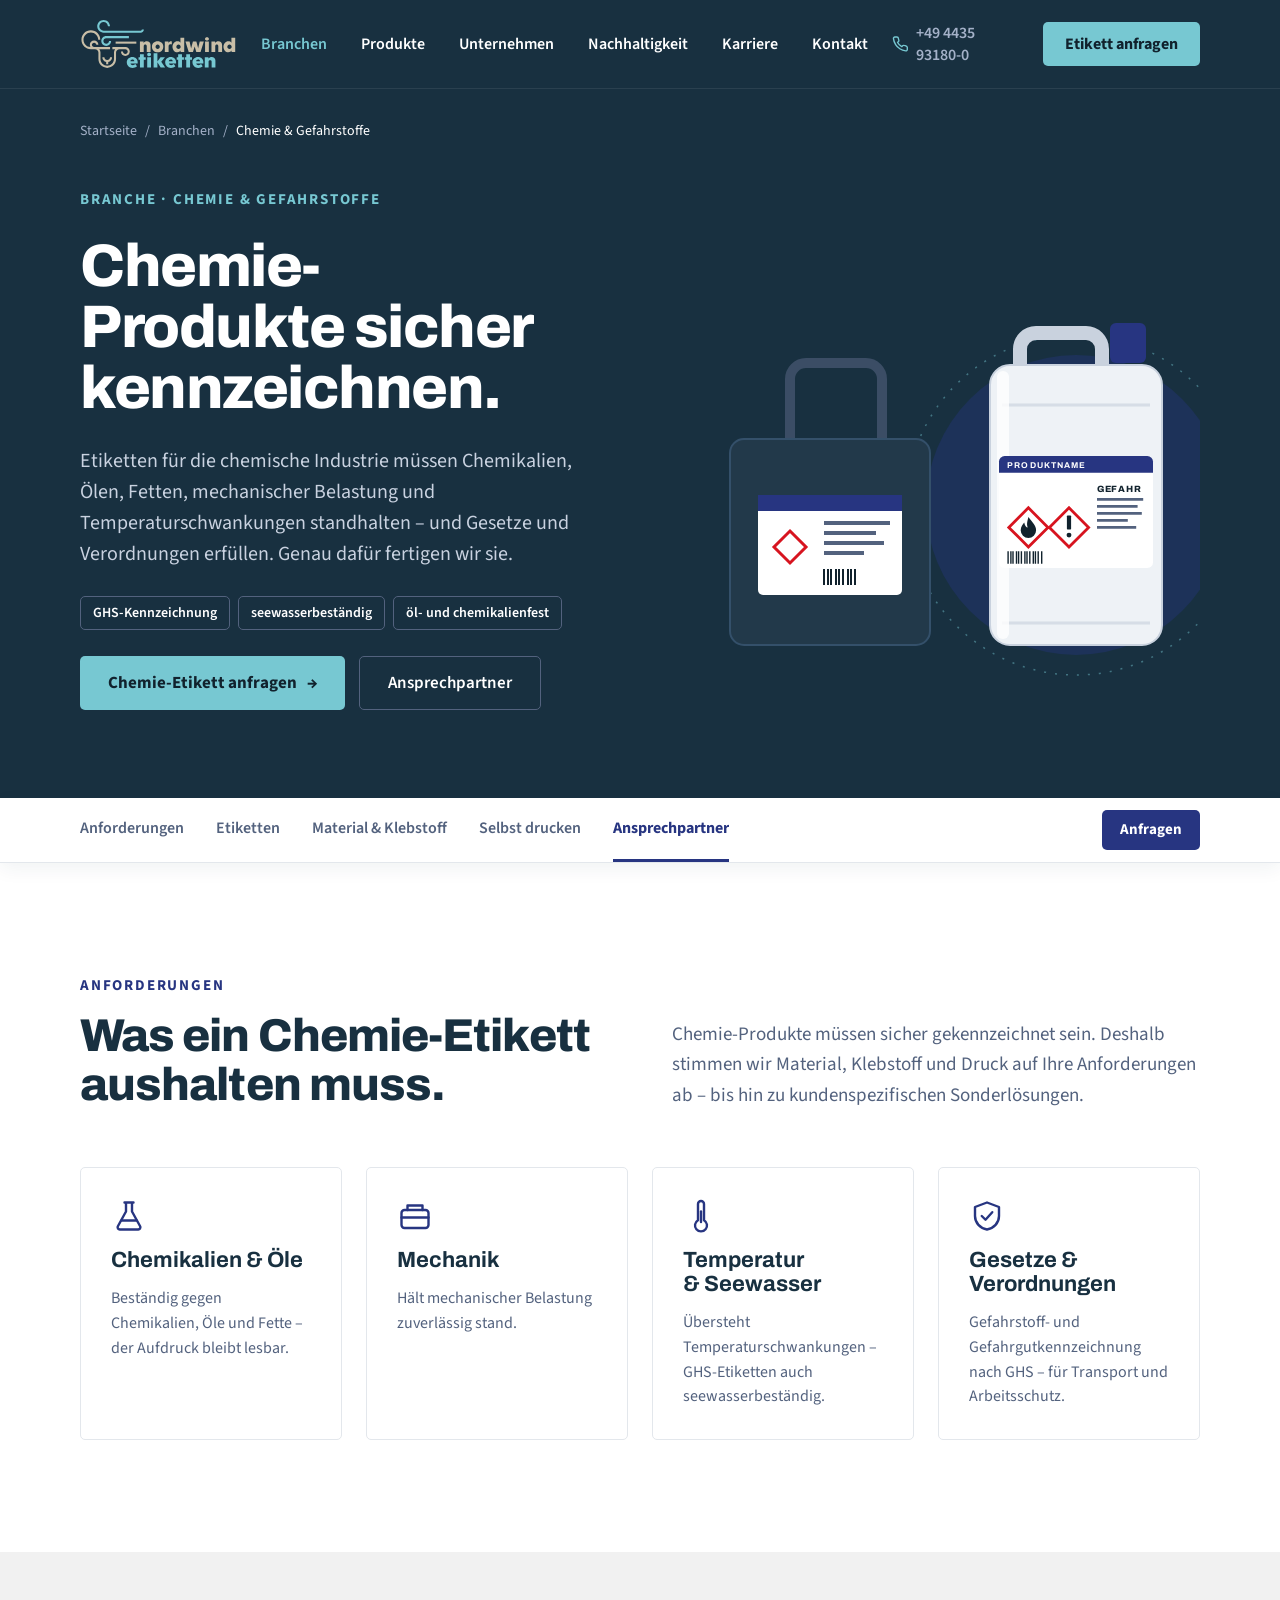
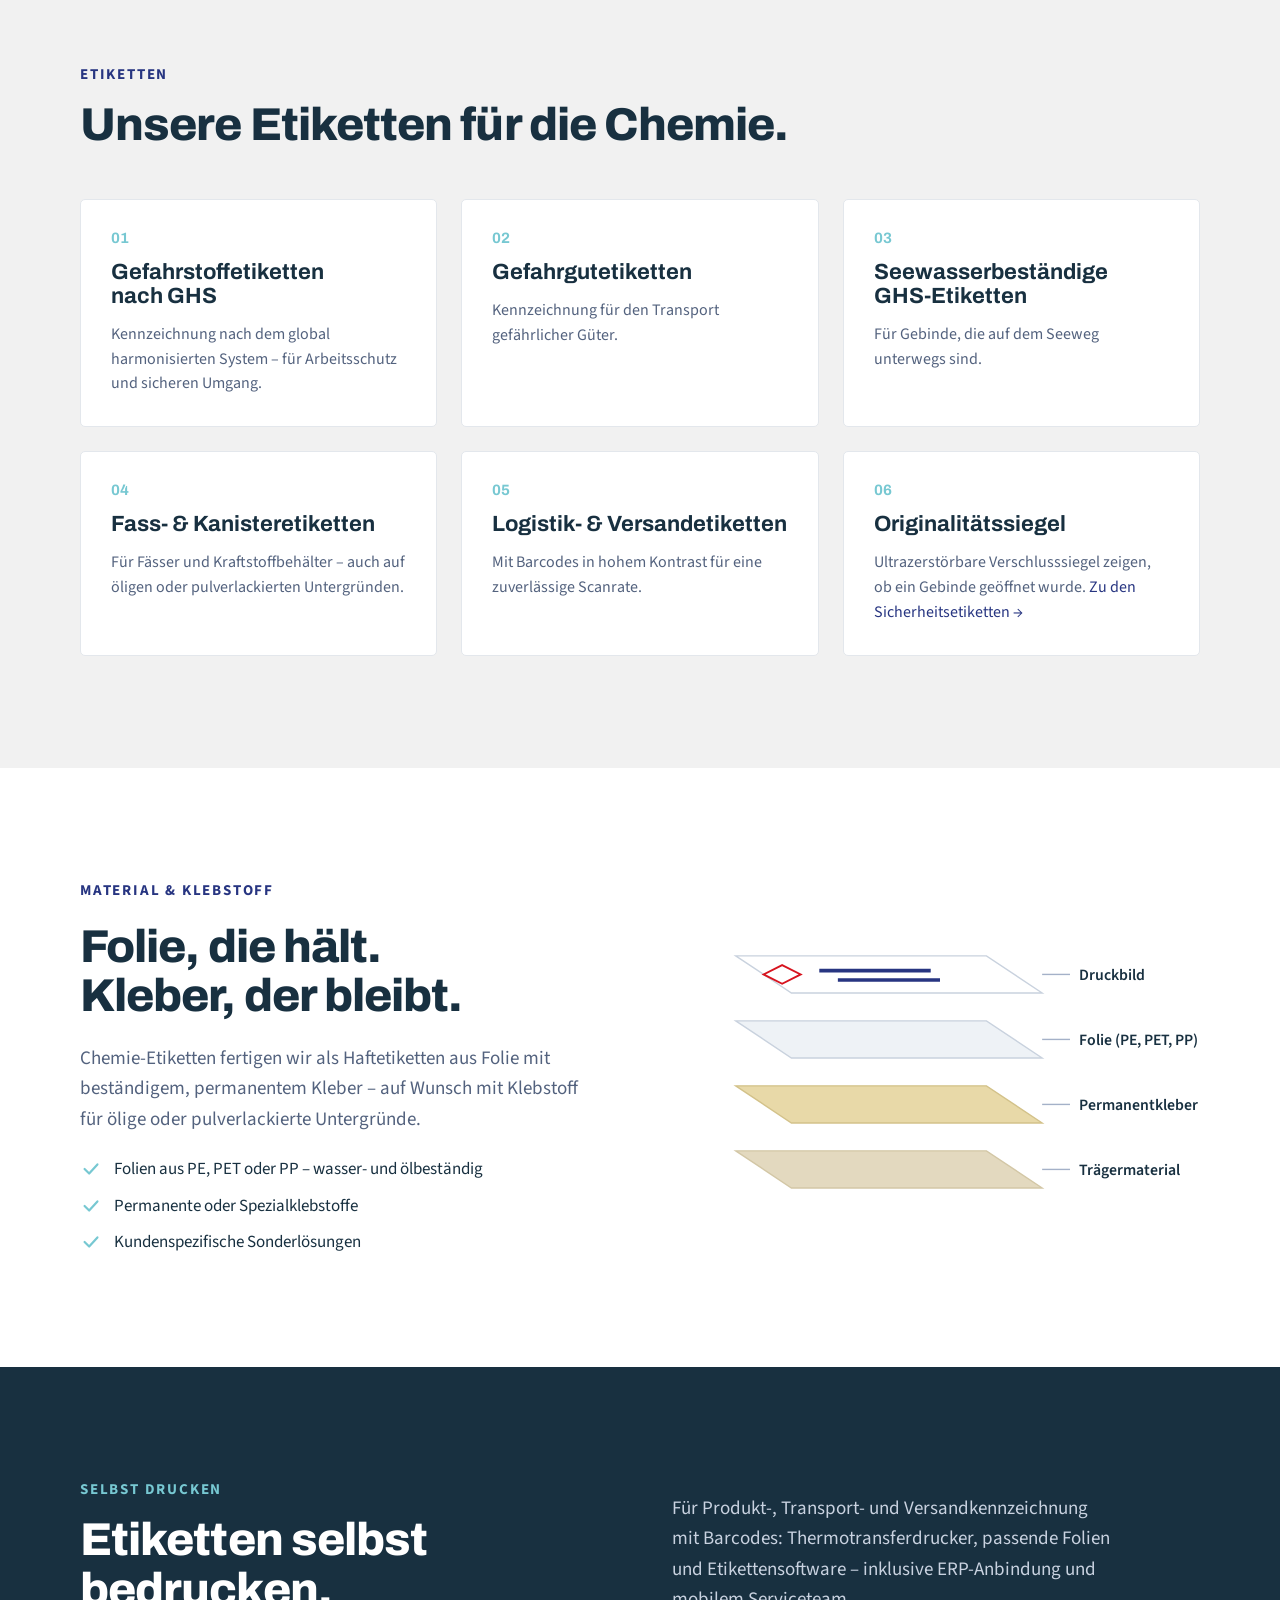
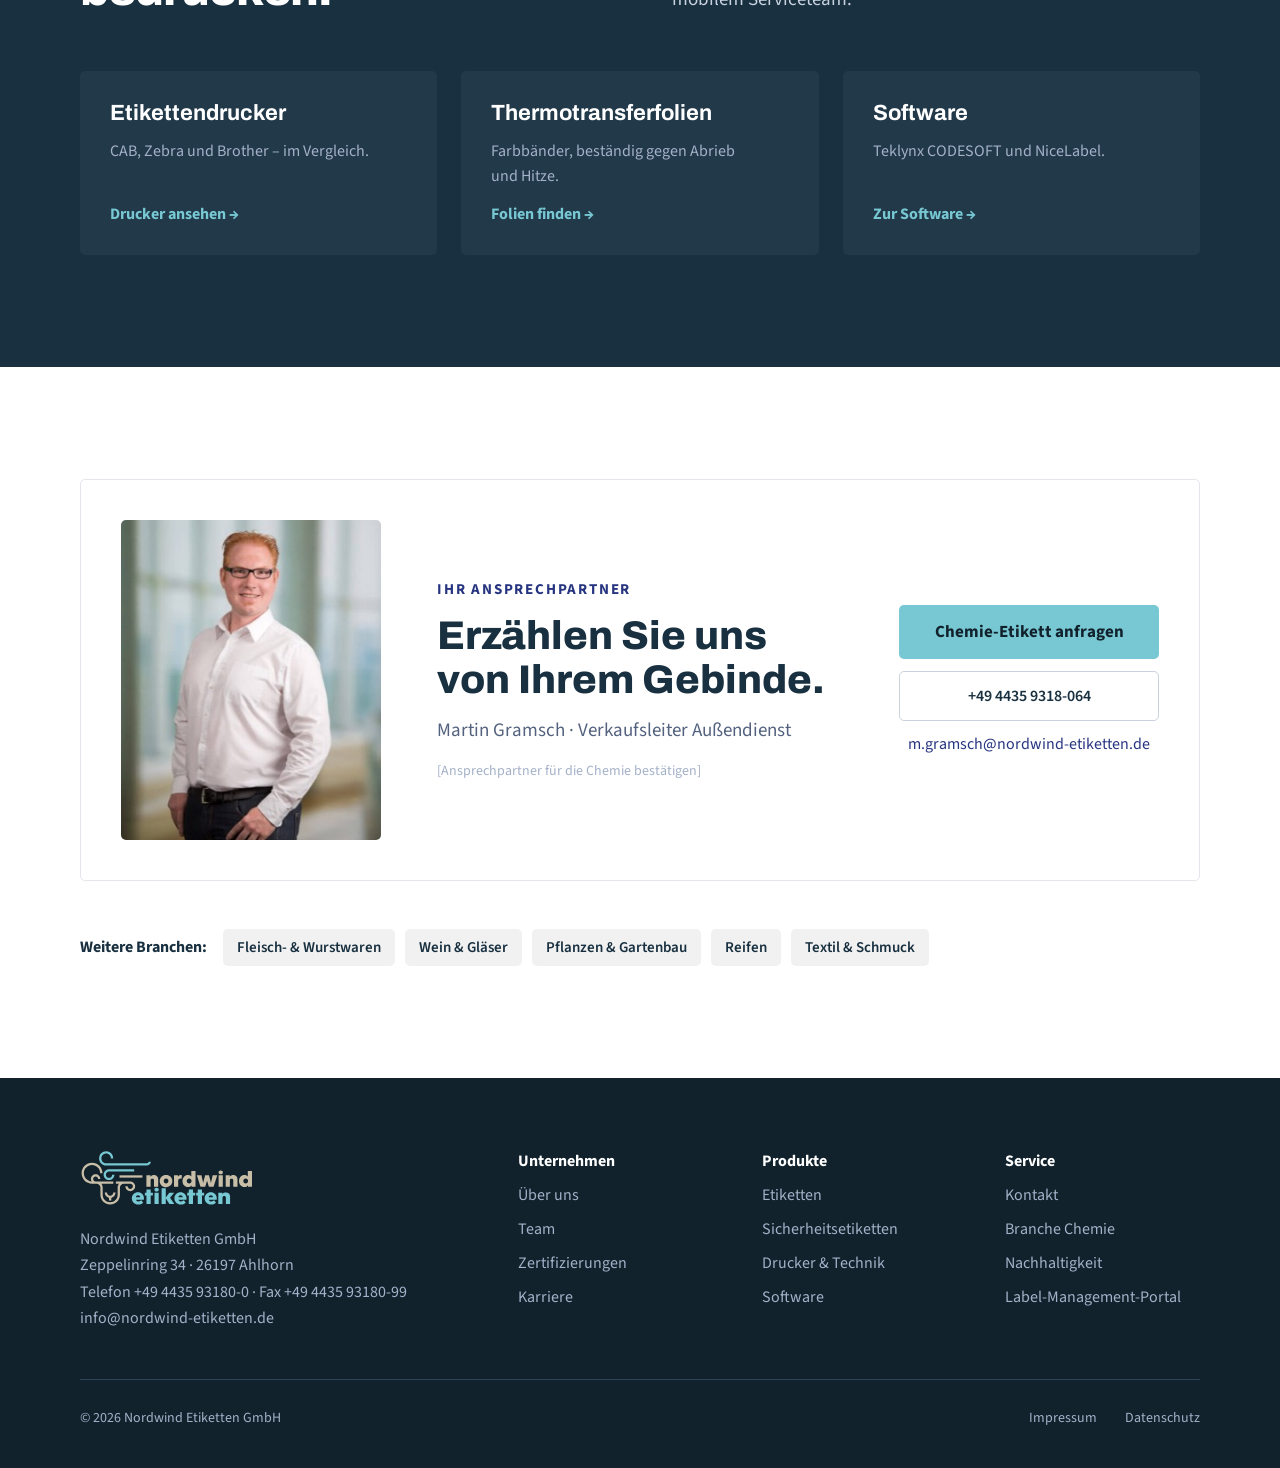
==== branche-chemie.html @ 71555e15 "Unterseiten, Scroll-Effekte und korrigiertes Logo Co-Authored-By: Claude Opus 5 (1M context) <norepl" ====
<!doctype html>
<html lang="de">
<head>
  <meta charset="utf-8">
  <meta name="viewport" content="width=device-width, initial-scale=1">
  <meta name="robots" content="noindex, nofollow">
  <title>Chemie &amp; Gefahrstoffe – Nordwind Etiketten</title>
  <meta name="description" content="Etiketten für die chemische Industrie: beständig gegen Chemikalien, Öle, Fette, Mechanik und Temperaturschwankungen – GHS- und Gefahrgutkennzeichnung von Nordwind Etiketten.">
  <link rel="icon" href="img/logo-nordwind.svg">
  <link rel="preconnect" href="https://fonts.googleapis.com">
  <link rel="preconnect" href="https://fonts.gstatic.com" crossorigin>
  <link rel="stylesheet" href="https://fonts.googleapis.com/css2?family=Archivo:wght@500;600;700;800&family=Source+Sans+3:wght@400;600;700&display=swap">
  <link rel="stylesheet" href="styles.css">
  <link rel="stylesheet" href="pages.css">
  <script>document.documentElement.classList.add('js');</script>
</head>
<body>

<header class="site-header">
  <div class="wrap">
    <a class="logo" href="index.html" aria-label="Nordwind Etiketten – Startseite"><img src="img/logo-nordwind.svg" alt="Nordwind Etiketten"></a>
    <nav class="nav" aria-label="Hauptnavigation">
      <a href="index.html#branchen" aria-current="page">Branchen</a>
      <a href="index.html#produkte">Produkte</a>
      <a href="ueber-uns.html">Unternehmen</a>
      <a href="nachhaltigkeit.html">Nachhaltigkeit</a>
      <a href="index.html#karriere">Karriere</a>
      <a href="team-kontakt.html">Kontakt</a>
    </nav>
    <div class="header-actions">
      <a class="phone" href="tel:+4944359318000" aria-label="Anrufen: +49 4435 93180-0">
        <svg width="18" height="18" viewBox="0 0 24 24" fill="none" stroke="#77C8D2" stroke-width="2" stroke-linecap="round" stroke-linejoin="round" aria-hidden="true"><path d="M22 16.9v3a2 2 0 0 1-2.2 2 19.8 19.8 0 0 1-8.6-3.1 19.5 19.5 0 0 1-6-6A19.8 19.8 0 0 1 2.1 4.2 2 2 0 0 1 4.1 2h3a2 2 0 0 1 2 1.7c.1.9.4 1.8.7 2.7a2 2 0 0 1-.5 2.1L8 9.8a16 16 0 0 0 6 6l1.3-1.3a2 2 0 0 1 2.1-.4c.9.3 1.8.6 2.7.7a2 2 0 0 1 1.7 2z"/></svg>
        <span class="phone-text">+49 4435 93180-0</span>
      </a>
      <a class="btn btn--teal header-cta" href="team-kontakt.html">Etikett anfragen</a>
      <button class="burger" type="button" aria-label="Menü öffnen" aria-expanded="false" aria-controls="mobile-nav">
        <svg width="24" height="24" viewBox="0 0 24 24" fill="none" stroke="#ffffff" stroke-width="2" stroke-linecap="round" aria-hidden="true"><path d="M4 7h16M4 12h16M4 17h10"/></svg>
      </button>
    </div>
  </div>
  <nav id="mobile-nav" class="mobile-nav" aria-label="Mobile Navigation" hidden>
    <div class="wrap">
      <a href="index.html#branchen" aria-current="page">Branchen</a>
      <a href="index.html#produkte">Produkte</a>
      <a href="ueber-uns.html">Unternehmen</a>
      <a href="nachhaltigkeit.html">Nachhaltigkeit</a>
      <a href="index.html#karriere">Karriere</a>
      <a href="team-kontakt.html">Kontakt</a>
      <a class="btn btn--teal" href="team-kontakt.html">Etikett anfragen</a>
    </div>
  </nav>
</header>

<main>
  <section class="page-hero">
    <div class="wrap">
      <nav class="breadcrumb" aria-label="Brotkrumen"><a href="index.html">Startseite</a><span aria-hidden="true">/</span><a href="index.html#branchen">Branchen</a><span aria-hidden="true">/</span><span aria-current="page">Chemie &amp; Gefahrstoffe</span></nav>
      <div class="page-hero-grid">
        <div class="page-hero-copy">
          <div class="eyebrow eyebrow--light">Branche · Chemie &amp; Gefahrstoffe</div>
          <h1>Chemie-Produkte sicher kennzeichnen.</h1>
          <p class="hero-lead">Etiketten für die chemische Industrie müssen Chemikalien, Ölen, Fetten, mechanischer Belastung und Temperaturschwankungen standhalten – und Gesetze und Verordnungen erfüllen. Genau dafür fertigen wir sie.</p>
          <div class="tag-list"><span class="tag">GHS-Kennzeichnung</span><span class="tag">seewasserbeständig</span><span class="tag">öl- und chemikalienfest</span></div>
          <div class="hero-actions">
            <a class="btn btn--teal" href="team-kontakt.html">Chemie-Etikett anfragen <span aria-hidden="true">→</span></a>
            <a class="btn btn--ghost" href="#ansprechpartner">Ansprechpartner</a>
          </div>
        </div>
        <div class="hero-visual reveal" aria-hidden="true">
          <svg viewBox="0 0 560 460">
            <circle cx="436" cy="286" r="150" fill="#273581" opacity=".38"/>
            <circle cx="436" cy="286" r="170" fill="none" stroke="#77C8D2" stroke-opacity=".45" stroke-width="1.5" stroke-dasharray="2 9"/>
            <path d="M380 160 V130 a16 16 0 0 1 16 -16 h50 a16 16 0 0 1 16 16 V160" fill="none" stroke="#c9d2de" stroke-width="14" stroke-linecap="round"/>
            <rect x="470" y="104" width="36" height="40" rx="6" fill="#273581"/>
            <rect x="350" y="146" width="172" height="280" rx="20" fill="#eef2f6" stroke="#c9d2de" stroke-width="2"/>
            <path d="M362 186 H510 M362 404 H510" stroke="#d6dde6" stroke-width="3"/>
            <rect x="357" y="152" width="12" height="268" rx="6" fill="#ffffff" opacity=".8"/>
            <path d="M150 300 V160 a16 16 0 0 1 16 -16 h60 a16 16 0 0 1 16 16 V300" fill="none" stroke="#53627e" stroke-width="10" stroke-linecap="round" opacity=".6"/>
            <rect x="90" y="220" width="200" height="206" rx="14" fill="#22394a" stroke="#34506a" stroke-width="2"/>
            <rect x="118" y="276" width="144" height="100" rx="5" fill="#ffffff"/>
            <rect x="118" y="276" width="144" height="16" fill="#273581"/>
            <path d="M150 312 L166 328 L150 344 L134 328 Z" fill="#ffffff" stroke="#d7141f" stroke-width="3"/>
            <path d="M184 304 h66 M184 314 h52 M184 324 h60 M184 334 h40" stroke="#53627e" stroke-width="4"/>
            <path d="M184 350 v16 M188 350 v16 M191 350 v16 M196 350 v16 M199 350 v16 M203 350 v16 M208 350 v16 M211 350 v16 M215 350 v16" stroke="#11222d" stroke-width="2"/>
            <g transform="translate(436 293) scale(.7) translate(-170 -240)">
              <path fill="#ffffff" d="M68 160 H272 A8 8 0 0 1 280 168 V312 A8 8 0 0 1 272 320 H68 A8 8 0 0 1 60 312 V168 A8 8 0 0 1 68 160 Z"/>
              <path d="M68 160 H272 A8 8 0 0 1 280 168 V184 H60 V168 A8 8 0 0 1 68 160 Z" fill="#273581"/>
              <text x="72" y="177" fill="#ffffff" font-family="Archivo, Arial, sans-serif" font-size="12" font-weight="700" letter-spacing="1.5">PRODUKTNAME</text>
              <path d="M102 234 L130 262 L102 290 L74 262 Z M160 234 L188 262 L160 290 L132 262 Z" fill="#ffffff" stroke="#d7141f" stroke-width="4"/>
              <path d="M102 247 c6 8 11 12 11 19 a11 11 0 0 1 -22 0 c0 -5 3 -8 5 -11 c1 5 3 7 5 7 c-2 -6 0 -10 1 -15 Z" fill="#11222d"/>
              <rect x="157" y="245" width="6" height="20" rx="1" fill="#11222d"/>
              <circle cx="160" cy="273" r="3.5" fill="#11222d"/>
              <text x="200" y="212" fill="#11222d" font-family="Archivo, Arial, sans-serif" font-size="13" font-weight="800" letter-spacing="1">GEFAHR</text>
              <path d="M200 222 h66 M200 232 h58 M200 242 h64 M200 252 h44 M200 262 h56" stroke="#53627e" stroke-width="4"/>
              <path d="M73 296 v18 M77 296 v18 M80 296 v18 M85 296 v18 M88 296 v18 M92 296 v18 M97 296 v18 M100 296 v18 M104 296 v18 M109 296 v18 M112 296 v18 M116 296 v18 M121 296 v18" stroke="#11222d" stroke-width="2"/>
            </g>
          </svg>
        </div>
      </div>
    </div>
  </section>

  <nav class="subnav" aria-label="Auf dieser Seite">
    <div class="wrap">
      <div class="subnav-links">
        <a href="#anforderungen">Anforderungen</a>
        <a href="#etiketten">Etiketten</a>
        <a href="#material">Material &amp; Klebstoff</a>
        <a href="#selbst-drucken">Selbst drucken</a>
        <a href="#ansprechpartner">Ansprechpartner</a>
      </div>
      <a class="btn btn--royal" href="team-kontakt.html">Anfragen</a>
    </div>
  </nav>

  <section class="section" id="anforderungen">
    <div class="wrap">
      <div class="section-head reveal">
        <div class="stack">
          <div class="eyebrow">Anforderungen</div>
          <h2 class="h2">Was ein Chemie-Etikett aushalten muss.</h2>
        </div>
        <p class="lead">Chemie-Produkte müssen sicher gekennzeichnet sein. Deshalb stimmen wir Material, Klebstoff und Druck auf Ihre Anforderungen ab – bis hin zu kundenspezifischen Sonderlösungen.</p>
      </div>
      <div class="grid-4 stagger">
        <div class="tile">
          <svg width="36" height="36" viewBox="0 0 24 24" fill="none" stroke="#273581" stroke-width="1.6" stroke-linecap="round" stroke-linejoin="round" aria-hidden="true"><path d="M9 3h6M10 3v6L4.5 19a1.5 1.5 0 0 0 1.3 2h12.4a1.5 1.5 0 0 0 1.3-2L14 9V3"/><path d="M7 15h10"/></svg>
          <h3>Chemikalien &amp; Öle</h3>
          <p>Beständig gegen Chemikalien, Öle und Fette – der Aufdruck bleibt lesbar.</p>
        </div>
        <div class="tile">
          <svg width="36" height="36" viewBox="0 0 24 24" fill="none" stroke="#273581" stroke-width="1.6" stroke-linecap="round" stroke-linejoin="round" aria-hidden="true"><rect x="3" y="8" width="18" height="12" rx="2"/><path d="M7 8V5h10v3M3 13h18"/></svg>
          <h3>Mechanik</h3>
          <p>Hält mechanischer Belastung zuverlässig stand.</p>
        </div>
        <div class="tile">
          <svg width="36" height="36" viewBox="0 0 24 24" fill="none" stroke="#273581" stroke-width="1.6" stroke-linecap="round" stroke-linejoin="round" aria-hidden="true"><path d="M14 14.8V4a2 2 0 0 0-4 0v10.8a4 4 0 1 0 4 0z"/><path d="M12 9v7"/></svg>
          <h3>Temperatur &amp; Seewasser</h3>
          <p>Übersteht Temperaturschwankungen – GHS-Etiketten auch seewasserbeständig.</p>
        </div>
        <div class="tile">
          <svg width="36" height="36" viewBox="0 0 24 24" fill="none" stroke="#273581" stroke-width="1.6" stroke-linecap="round" stroke-linejoin="round" aria-hidden="true"><path d="M12 3l8 3v6c0 4.5-3.4 8.3-8 9-4.6-.7-8-4.5-8-9V6z"/><path d="M8.5 12l2.5 2.5 4.5-5"/></svg>
          <h3>Gesetze &amp; Verordnungen</h3>
          <p>Gefahrstoff- und Gefahrgutkennzeichnung nach GHS – für Transport und Arbeitsschutz.</p>
        </div>
      </div>
    </div>
  </section>

  <section class="section section--paper" id="etiketten">
    <div class="wrap">
      <div class="section-title reveal">
        <div class="eyebrow">Etiketten</div>
        <h2 class="h2">Unsere Etiketten für die Chemie.</h2>
      </div>
      <div class="grid-3 stagger">
        <div class="tile"><span class="num">01</span><h3>Gefahrstoffetiketten nach GHS</h3><p>Kennzeichnung nach dem global harmonisierten System – für Arbeitsschutz und sicheren Umgang.</p></div>
        <div class="tile"><span class="num">02</span><h3>Gefahrgutetiketten</h3><p>Kennzeichnung für den Transport gefährlicher Güter.</p></div>
        <div class="tile"><span class="num">03</span><h3>Seewasserbeständige GHS-Etiketten</h3><p>Für Gebinde, die auf dem Seeweg unterwegs sind.</p></div>
        <div class="tile"><span class="num">04</span><h3>Fass- &amp; Kanisteretiketten</h3><p>Für Fässer und Kraftstoffbehälter – auch auf öligen oder pulverlackierten Untergründen.</p></div>
        <div class="tile"><span class="num">05</span><h3>Logistik- &amp; Versandetiketten</h3><p>Mit Barcodes in hohem Kontrast für eine zuverlässige Scanrate.</p></div>
        <div class="tile"><span class="num">06</span><h3>Originalitätssiegel</h3><p>Ultrazerstörbare Verschlusssiegel zeigen, ob ein Gebinde geöffnet wurde. <a href="sicherheitsetiketten.html">Zu den Sicherheitsetiketten →</a></p></div>
      </div>
    </div>
  </section>

  <section class="section" id="material">
    <div class="wrap split">
      <div class="split-copy reveal">
        <div class="eyebrow">Material &amp; Klebstoff</div>
        <h2 class="h2">Folie, die hält. Kleber, der bleibt.</h2>
        <p class="lead">Chemie-Etiketten fertigen wir als Haftetiketten aus Folie mit beständigem, permanentem Kleber – auf Wunsch mit Klebstoff für ölige oder pulverlackierte Untergründe.</p>
        <ul class="check-list">
          <li><svg width="22" height="22" viewBox="0 0 24 24" fill="none" stroke="#77C8D2" stroke-width="2.4" stroke-linecap="round" stroke-linejoin="round" aria-hidden="true"><path d="M5 12l5 5 9-10"/></svg>Folien aus PE, PET oder PP – wasser- und ölbeständig</li>
          <li><svg width="22" height="22" viewBox="0 0 24 24" fill="none" stroke="#77C8D2" stroke-width="2.4" stroke-linecap="round" stroke-linejoin="round" aria-hidden="true"><path d="M5 12l5 5 9-10"/></svg>Permanente oder Spezialklebstoffe</li>
          <li><svg width="22" height="22" viewBox="0 0 24 24" fill="none" stroke="#77C8D2" stroke-width="2.4" stroke-linecap="round" stroke-linejoin="round" aria-hidden="true"><path d="M5 12l5 5 9-10"/></svg>Kundenspezifische Sonderlösungen</li>
        </ul>
      </div>
      <svg class="layers" viewBox="0 110 560 300" role="img" aria-label="Aufbau eines Chemie-Etiketts: Druckbild, Folie, Permanentkleber, Trägermaterial">
        <g font-family="Source Sans 3, Arial, sans-serif" font-size="17" font-weight="600" fill="#183040">
          <g class="layer" style="--collapse: 42px">
            <path d="M60 140 H330 L390 180 H120 Z" fill="#ffffff" stroke="#c9d2de" stroke-width="1.5"/>
            <path d="M110 150 L130 160 L110 170 L90 160 Z" fill="none" stroke="#d7141f" stroke-width="2"/>
            <path d="M150 156 h120 M170 166 h110" stroke="#273581" stroke-width="4"/>
            <path d="M390 160 H420" stroke="#a4b1c8" stroke-width="1.5"/><text x="430" y="166">Druckbild</text>
          </g>
          <g class="layer" style="--collapse: 14px">
            <path d="M60 210 H330 L390 250 H120 Z" fill="#eef2f6" stroke="#c9d2de" stroke-width="1.5"/>
            <path d="M390 230 H420" stroke="#a4b1c8" stroke-width="1.5"/><text x="430" y="236">Folie (PE, PET, PP)</text>
          </g>
          <g class="layer" style="--collapse: -14px">
            <path d="M60 280 H330 L390 320 H120 Z" fill="#e8d9a8" stroke="#d3c28a" stroke-width="1.5"/>
            <path d="M390 300 H420" stroke="#a4b1c8" stroke-width="1.5"/><text x="430" y="306">Permanentkleber</text>
          </g>
          <g class="layer" style="--collapse: -42px">
            <path d="M60 350 H330 L390 390 H120 Z" fill="#e3d9bf" stroke="#d3c7a6" stroke-width="1.5"/>
            <path d="M390 370 H420" stroke="#a4b1c8" stroke-width="1.5"/><text x="430" y="376">Trägermaterial</text>
          </g>
        </g>
      </svg>
    </div>
  </section>

  <section class="section section--dark" id="selbst-drucken">
    <div class="wrap">
      <div class="section-head reveal">
        <div class="stack">
          <div class="eyebrow eyebrow--light">Selbst drucken</div>
          <h2 class="h2">Etiketten selbst bedrucken.</h2>
        </div>
        <p class="lead">Für Produkt-, Transport- und Versandkennzeichnung mit Barcodes: Thermotransferdrucker, passende Folien und Etikettensoftware – inklusive ERP-Anbindung und mobilem Serviceteam.</p>
      </div>
      <div class="grid-3 stagger">
        <a class="tile tile--dark" href="index.html#produkte"><h3>Etikettendrucker</h3><p>CAB, Zebra und Brother – im Vergleich.</p><span class="tile-link">Drucker ansehen →</span></a>
        <a class="tile tile--dark" href="index.html#produkte"><h3>Thermotransferfolien</h3><p>Farbbänder, beständig gegen Abrieb und Hitze.</p><span class="tile-link">Folien finden →</span></a>
        <a class="tile tile--dark" href="index.html#produkte"><h3>Software</h3><p>Teklynx CODESOFT und NiceLabel.</p><span class="tile-link">Zur Software →</span></a>
      </div>
    </div>
  </section>

  <section class="section" id="ansprechpartner">
    <div class="wrap">
      <div class="contact-card reveal">
        <img src="img/team-martin-gramsch.jpg" alt="Martin Gramsch" loading="lazy">
        <div class="contact-card-copy">
          <div class="eyebrow">Ihr Ansprechpartner</div>
          <h2>Erzählen Sie uns von Ihrem Gebinde.</h2>
          <p class="lead">Martin Gramsch · Verkaufsleiter Außendienst</p>
          <span class="note">[Ansprechpartner für die Chemie bestätigen]</span>
        </div>
        <div class="contact-card-actions">
          <a class="btn btn--teal" href="team-kontakt.html">Chemie-Etikett anfragen</a>
          <a class="btn btn--line" href="tel:+49443593180064">+49 4435 9318-064</a>
          <a href="mailto:m.gramsch@nordwind-etiketten.de">m.gramsch@nordwind-etiketten.de</a>
        </div>
      </div>
      <div class="chip-links">
        <strong>Weitere Branchen:</strong>
        <a href="index.html#branchen">Fleisch- &amp; Wurstwaren</a>
        <a href="index.html#branchen">Wein &amp; Gläser</a>
        <a href="index.html#branchen">Pflanzen &amp; Gartenbau</a>
        <a href="index.html#branchen">Reifen</a>
        <a href="index.html#branchen">Textil &amp; Schmuck</a>
      </div>
    </div>
  </section>
</main>

<footer class="site-footer">
  <div class="wrap">
    <div class="footer-grid">
      <div class="footer-brand">
        <img src="img/logo-nordwind.svg" alt="Nordwind Etiketten">
        <p>Nordwind Etiketten GmbH<br>Zeppelinring 34 · 26197 Ahlhorn<br>Telefon +49 4435 93180-0 · Fax +49 4435 93180-99<br>info@nordwind-etiketten.de</p>
      </div>
      <div class="footer-col"><strong>Unternehmen</strong><a href="ueber-uns.html">Über uns</a><a href="team-kontakt.html#team">Team</a><a href="ueber-uns.html#zertifikate">Zertifizierungen</a><a href="index.html#karriere">Karriere</a></div>
      <div class="footer-col"><strong>Produkte</strong><a href="index.html#produkte">Etiketten</a><a href="sicherheitsetiketten.html">Sicherheitsetiketten</a><a href="index.html#produkte">Drucker &amp; Technik</a><a href="index.html#produkte">Software</a></div>
      <div class="footer-col"><strong>Service</strong><a href="team-kontakt.html">Kontakt</a><a href="branche-chemie.html">Branche Chemie</a><a href="nachhaltigkeit.html">Nachhaltigkeit</a><a href="https://label-management.de" rel="noopener">Label-Management-Portal</a></div>
    </div>
    <div class="footer-bottom">
      <span>© <span data-year>2026</span> Nordwind Etiketten GmbH</span>
      <nav aria-label="Rechtliches"><a href="#">Impressum</a><a href="#">Datenschutz</a></nav>
    </div>
  </div>
</footer>

<script src="main.js"></script>
</body>
</html>
---- styles.css ----
/* Nordwind Etiketten – Startseite */

:root {
  --petrol: #183040;
  --deep: #11222d;
  --royal: #273581;
  --slate: #53627e;
  --mist: #a4b1c8;
  --paper: #f1f1f1;
  --sand: #C8BEA7;
  --teal: #77C8D2;
  --sand-bg: #f6f4ef;
  --line: #e3e7ec;
  --font-body: 'Source Sans 3', 'Source Sans Pro', Arial, sans-serif;
  --font-display: Archivo, 'Arial Narrow', Arial, sans-serif;
}

*, *::before, *::after { box-sizing: border-box; }
html { scroll-behavior: smooth; scroll-padding-top: 88px; }
body { margin: 0; font-family: var(--font-body); color: var(--petrol); background: #fff; -webkit-font-smoothing: antialiased; }
img { max-width: 100%; display: block; }
a { color: var(--royal); text-decoration: none; }
a:hover { color: var(--petrol); }
h1, h2, h3 { margin: 0; font-family: var(--font-display); text-wrap: balance; }
p { margin: 0; text-wrap: pretty; }
figure { margin: 0; }
[hidden] { display: none !important; }

.wrap { width: 100%; max-width: 1440px; margin-inline: auto; padding-inline: 80px; }
.section { padding-block: 112px; }
.stack { display: flex; flex-direction: column; gap: 16px; }
.eyebrow { font-size: 15px; font-weight: 700; letter-spacing: .12em; text-transform: uppercase; color: var(--royal); }
.eyebrow--light { color: var(--teal); }
.h2 { font-size: 46px; line-height: 1.08; font-weight: 800; letter-spacing: -.02em; }
.lead { font-size: 19px; line-height: 1.6; color: var(--slate); }
.section-head { display: grid; grid-template-columns: repeat(2, minmax(0, 1fr)); gap: 64px; align-items: end; margin-bottom: 56px; }
.text-link { font-size: 17px; font-weight: 700; color: var(--royal); }
.dot { width: 8px; height: 8px; border-radius: 4px; background: var(--teal); flex-shrink: 0; display: block; }

.btn { display: inline-flex; align-items: center; justify-content: center; gap: 10px; height: 54px; padding: 0 28px; border-radius: 5px; font-size: 17px; font-weight: 700; transition: transform .2s, background .2s, border-color .2s; white-space: nowrap; }
.btn:hover { transform: translateY(-2px); }
.btn--teal { background: var(--teal); color: var(--deep); }
.btn--teal:hover { color: var(--deep); }
.btn--ghost { border: 1px solid var(--slate); color: #fff; font-weight: 600; }
.btn--ghost:hover { color: #fff; border-color: var(--teal); }
.btn--royal { height: 50px; padding: 0 24px; font-size: 16px; background: var(--royal); color: #fff; }
.btn--royal:hover { color: #fff; }
.btn--white { height: 50px; padding: 0 24px; font-size: 16px; background: #fff; color: var(--royal); }
.btn--white:hover { color: var(--royal); }

/* Header */
.site-header { position: sticky; top: 0; z-index: 50; background: var(--petrol); border-bottom: 1px solid rgba(255, 255, 255, .08); }
.site-header > .wrap { height: 88px; display: flex; align-items: center; justify-content: space-between; gap: 24px; }
.logo img { height: 52px; width: auto; }
.nav { display: flex; gap: 34px; }
.nav a { color: #fff; font-size: 16px; font-weight: 600; }
.nav a:hover { color: var(--teal); }
.header-actions { display: flex; align-items: center; gap: 20px; }
.phone { display: flex; align-items: center; gap: 8px; min-height: 44px; color: var(--mist); font-size: 16px; font-weight: 600; }
.phone:hover { color: #fff; }
.header-cta { height: 44px; padding: 0 22px; font-size: 16px; }
.burger { display: none; width: 44px; height: 44px; border: 0; background: transparent; align-items: center; justify-content: center; cursor: pointer; }
.mobile-nav { border-top: 1px solid rgba(255, 255, 255, .08); }
.mobile-nav .wrap { display: flex; flex-direction: column; padding-block: 8px 20px; }
.mobile-nav a:not(.btn) { display: flex; align-items: center; min-height: 52px; color: #fff; font-size: 18px; font-weight: 600; border-bottom: 1px solid rgba(255, 255, 255, .06); }
.mobile-nav .btn { margin-top: 16px; }

/* Hero */
.hero { position: relative; overflow: hidden; background: var(--petrol); padding-block: 80px 96px; }
.wind { position: absolute; inset: 0; width: 100%; height: 100%; pointer-events: none; }
.nw-wind { animation: nw-wind 22s linear infinite; }
.hero-grid { position: relative; display: grid; grid-template-columns: minmax(0, 1fr) 620px; gap: 64px; align-items: center; }
.hero-copy { display: flex; flex-direction: column; gap: 28px; }
.hero-eyebrow { display: flex; align-items: center; gap: 12px; }
.hero-eyebrow::before { content: ""; width: 32px; height: 2px; background: var(--teal); }
.hero h1 { font-size: 62px; line-height: 1.02; font-weight: 800; letter-spacing: -.025em; color: #fff; }
.hero h1 span { color: var(--teal); }
.hero-lead { font-size: 20px; line-height: 1.55; color: #c9d2e0; max-width: 540px; }
.hero-actions { display: flex; flex-wrap: wrap; gap: 14px; }
.photo-card { position: relative; height: 270px; margin-top: 12px; border-radius: 5px; overflow: hidden; box-shadow: 0 24px 48px rgba(0, 0, 0, .28); }
.photo-card img { width: 100%; height: 100%; object-fit: cover; object-position: 60% 20%; }
.photo-tag { position: absolute; left: 16px; bottom: 16px; display: flex; align-items: center; gap: 10px; padding: 10px 14px; border-radius: 5px; background: rgba(17, 34, 45, .86); color: #fff; font-size: 15px; font-weight: 600; }

/* Branchen-Tabs (beide Animationen) */
.st-tabs { display: flex; flex-wrap: wrap; gap: 8px; }
.st-tab { position: relative; overflow: hidden; height: 44px; padding: 0 16px; border-radius: 5px; border: 1px solid var(--slate); background: transparent; color: #c9d2e0; font: 600 15px/1 var(--font-body); cursor: pointer; transition: background .2s, color .2s, border-color .2s; }
.st-tab:hover { border-color: var(--teal); }
.st-tab.is-active { background: var(--teal); border-color: var(--teal); color: var(--deep); }
.st-tabbar { position: absolute; left: 0; right: 0; bottom: 0; height: 3px; background: var(--royal); transform-origin: 0 50%; display: none; }
.st-tab.is-active .st-tabbar { display: block; animation: nw-bar var(--tab-dur, 8s) linear both; }

/* Etikett-Animation (Hero) */
.label-stage { --tab-dur: 7.6s; container-type: inline-size; width: 100%; display: flex; flex-direction: column; gap: 20px; color: #fff; }
.ls-view { position: relative; width: 100%; aspect-ratio: 560 / 460; }
.ls-view svg { position: absolute; inset: 0; width: 100%; height: 100%; overflow: visible; }
.ls-top { pointer-events: none; }
.ls-steps { display: grid; grid-template-columns: repeat(4, minmax(0, 1fr)); gap: 10px; }
.ls-step { display: flex; flex-direction: column; gap: 8px; }
.ls-bar { height: 3px; background: #2c4557; border-radius: 2px; overflow: hidden; }
.ls-bar span { display: block; height: 100%; background: var(--teal); transform-origin: 0 50%; }
.ls-label { font-size: 13px; font-weight: 600; letter-spacing: .02em; }
.ls-caption { font-size: 15px; line-height: 1.4; color: var(--mist); min-height: 21px; }

.a-spin, .a-done, .a-prod, .a-waste { transform-box: fill-box; }
.a-spin { transform-origin: 50% 50%; animation: nw-spin 60s linear infinite; }
.a-liner { animation: nw-in-left .7s cubic-bezier(.2,.7,.2,1) 0s both, nw-liner-out .7s ease-in 4.6s forwards; }
.a-face { animation: nw-fade-up .5s cubic-bezier(.2,.7,.2,1) .35s both; }
.a-waste { transform-origin: 0 0; animation: nw-fade-up .5s cubic-bezier(.2,.7,.2,1) .35s both, nw-peel .7s cubic-bezier(.5,0,.7,.4) 3.7s forwards; }
.a-headwrap { animation: nw-show 1.85s linear .95s both; }
.a-head { animation: nw-head .6s linear 1s 3 both; }
.a-p1 { animation: nw-wipe .6s linear 1s both; }
.a-p2 { animation: nw-wipe .6s linear 1.6s both; }
.a-p3 { animation: nw-wipe .6s linear 2.2s both; }
.a-cut { stroke-dasharray: 1 1; animation: nw-cut 1.5s ease-in-out 2.85s both; }
.a-prod { transform-origin: 50% 100%; animation: nw-prod .8s cubic-bezier(.2,.7,.2,1) 3.9s both; }
.a-fly { transform-box: view-box; transform-origin: 170px 240px; }
.fly-chem { animation: nw-fly-chem 1.2s cubic-bezier(.65,0,.25,1) 4.4s both; }
.fly-food { animation: nw-fly-food 1.2s cubic-bezier(.65,0,.25,1) 4.4s both; }
.fly-wine { animation: nw-fly-wine 1.2s cubic-bezier(.65,0,.25,1) 4.4s both; }
.fly-garden { animation: nw-fly-garden 1.2s cubic-bezier(.65,0,.25,1) 4.4s both; }
.fly-tire { animation: nw-fly-tire 1.2s cubic-bezier(.65,0,.25,1) 4.4s both; }
.a-shimmer { animation: nw-shimmer 2.4s ease-in-out 5.8s infinite both; }
.a-done { transform-origin: 50% 50%; animation: nw-pop .45s cubic-bezier(.3,1.6,.5,1) 5.6s both; }
.a-s1 { animation: nw-bar 1s linear 0s both; }
.a-s2 { animation: nw-bar 1.8s linear 1s both; }
.a-s3 { animation: nw-bar 1.6s linear 2.8s both; }
.a-s4 { animation: nw-bar 1.2s linear 4.4s both; }
.a-l1 { animation: nw-lit .25s linear 0s both; }
.a-l2 { animation: nw-lit .25s linear 1s both; }
.a-l3 { animation: nw-lit .25s linear 2.8s both; }
.a-l4 { animation: nw-lit .25s linear 4.4s both; }

@container (max-width: 460px) {
  .st-tab { font-size: 14px; padding: 0 12px; }
  .ls-label { font-size: 11px; white-space: nowrap; }
  .ls-caption { font-size: 14px; min-height: 40px; }
}

/* Druckmaschinen-Abschnitt */
.press-section { background: var(--deep); padding-block: 96px 104px; }
.press-section .h2 { color: #fff; }
.press-section .lead { color: var(--mist); }
.press-section .section-head { margin-bottom: 40px; }
.press-stage { --tab-dur: 9.6s; container-type: inline-size; width: 100%; display: flex; flex-direction: column; gap: 24px; color: #fff; }
.pr-view { position: relative; width: 100%; overflow: hidden; border-radius: 5px; background: #152a37; }
.pr-track { width: 100%; }
.pr-track svg { display: block; width: 100%; height: auto; aspect-ratio: 1200 / 440; }
.pr-chips { display: grid; grid-template-columns: repeat(6, minmax(0, 1fr)); gap: 8px; list-style: none; margin: 0; padding: 0; }
.pr-chips li { display: flex; align-items: center; min-height: 44px; padding: 0 12px; border: 1px solid #2c4557; border-radius: 5px; font-size: 14px; font-weight: 700; color: #8193ab; }
.pr-desc { display: grid; font-size: 18px; line-height: 1.45; color: #c9d2e0; }
.pr-desc p { grid-area: 1 / 1; }
.pr-caption { display: flex; align-items: center; gap: 10px; font-size: 15px; color: var(--mist); }
.pr-caption strong { color: #fff; font-weight: 700; }

.pr-scroll { animation: pr-scroll 1.1s linear infinite; }
.pr-cw, .pr-ccw, .pr-slow, .pr-slow-cw { transform-box: fill-box; transform-origin: 50% 50%; }
.pr-cw { animation: nw-spin 2.94s linear infinite; }
.pr-ccw { animation: nw-spin 2.94s linear infinite reverse; }
.pr-slow { animation: nw-spin 7s linear infinite reverse; }
.pr-slow-cw { animation: nw-spin 7s linear infinite; }
.pr-pulse { animation: pr-pulse 1.4s ease-in-out infinite; }
.pr-h1, .pr-h2, .pr-h3, .pr-h4, .pr-h5, .pr-h6 { animation: pr-hi 9.6s linear infinite both; }
.pr-c1, .pr-c2, .pr-c3, .pr-c4, .pr-c5, .pr-c6 { animation: pr-chip 9.6s linear infinite both; }
.pr-h1, .pr-c1 { animation-delay: 0s; }
.pr-h2, .pr-c2 { animation-delay: 1.6s; }
.pr-h3, .pr-c3 { animation-delay: 3.2s; }
.pr-h4, .pr-c4 { animation-delay: 4.8s; }
.pr-h5, .pr-c5 { animation-delay: 6.4s; }
.pr-h6, .pr-c6 { animation-delay: 8s; }

@container (max-width: 760px) {
  .pr-track { width: 250%; animation: pr-pan 9.6s ease-in-out infinite both; }
  .pr-chips { grid-template-columns: repeat(3, minmax(0, 1fr)); }
  .pr-chips li { font-size: 13px; padding: 0 8px; }
  .st-tab { font-size: 14px; padding: 0 12px; }
  .pr-desc { font-size: 16px; }
}

/* Vertrauensleiste */
.trust { background: var(--paper); padding-block: 30px; }
.trust-grid { display: grid; grid-template-columns: repeat(5, minmax(0, 1fr)); }
.trust-item { display: flex; align-items: center; gap: 12px; padding: 0 20px; border-left: 1px solid #d5dbe3; font-size: 16px; font-weight: 600; line-height: 1.3; }
.trust-item:first-child { padding-left: 0; border-left: 0; }
.trust-item svg { flex-shrink: 0; }

/* Karten */
.card-grid { display: grid; grid-template-columns: repeat(3, minmax(0, 1fr)); gap: 24px; }
.card { display: flex; flex-direction: column; gap: 16px; padding: 32px; border: 1px solid var(--line); border-radius: 5px; background: #fff; color: var(--petrol); transition: background .25s, transform .25s, box-shadow .25s; }
.card:hover { background: #f6f8fa; color: var(--petrol); transform: translateY(-4px); box-shadow: 0 14px 30px rgba(24, 48, 64, .1); }
.card h3 { font-size: 24px; font-weight: 700; }
.card p { font-size: 17px; line-height: 1.55; color: var(--slate); }
.chips { display: flex; flex-wrap: wrap; gap: 8px; }
.chip { padding: 4px 10px; border-radius: 5px; background: var(--paper); font-size: 14px; font-weight: 600; color: var(--slate); }
.more { margin-top: auto; color: var(--royal); font-size: 16px; font-weight: 700; }
.arrow { display: inline-block; transition: transform .25s; }
.card:hover .arrow { transform: translateX(4px); }

/* Prozess */
.process { background: var(--petrol); color: #fff; }
.process .h2 { color: #fff; }
.process-head { display: flex; flex-direction: column; gap: 16px; max-width: 760px; margin-bottom: 64px; }
.timeline { position: relative; }
.tl-track, .tl-fill, .tl-dotlane { position: absolute; left: 22px; right: calc((100% - 120px) / 7 - 22px); }
.tl-track, .tl-fill { top: 22px; height: 2px; background: #2c4557; }
.tl-fill { background: var(--teal); transform-origin: 0 50%; animation: nw-grow 2.4s cubic-bezier(.6,0,.2,1) .4s both; }
.tl-dotlane { top: 17px; height: 12px; }
.tl-dot { position: absolute; top: 0; width: 12px; height: 12px; margin-left: -6px; border-radius: 6px; background: #fff; box-shadow: 0 0 0 6px rgba(119, 200, 210, .25); animation: nw-travel 7s cubic-bezier(.6,0,.4,1) 2.8s infinite both; }
.timeline:not(.in-view) .tl-fill, .timeline:not(.in-view) .tl-dot { animation-play-state: paused; }
.steps { position: relative; display: grid; grid-template-columns: repeat(7, minmax(0, 1fr)); gap: 20px; list-style: none; margin: 0; padding: 0; }
.step { display: flex; flex-direction: column; gap: 14px; }
.step-num { width: 44px; height: 44px; flex-shrink: 0; border-radius: 22px; background: var(--petrol); border: 2px solid var(--teal); display: flex; align-items: center; justify-content: center; font-family: var(--font-display); font-size: 15px; font-weight: 700; color: var(--teal); }
.step-body { display: flex; flex-direction: column; gap: 14px; }
.step h3 { font-size: 19px; font-weight: 700; margin-top: 6px; }
.step p { font-size: 15px; line-height: 1.5; color: var(--mist); }

/* Produkte */
.products { background: var(--paper); }
.products-head { display: flex; justify-content: space-between; align-items: end; gap: 48px; margin-bottom: 48px; }
.product-grid { display: grid; grid-template-columns: repeat(4, minmax(0, 1fr)); gap: 24px; }
.product-grid .card { border: 0; gap: 14px; }
.product-grid .card h3 { font-size: 22px; }
.product-grid .card p { font-size: 16px; }

/* Nachhaltigkeit */
.sustain { background: var(--sand-bg); }
.sustain-grid { display: grid; grid-template-columns: repeat(2, minmax(0, 1fr)); gap: 80px; align-items: center; }
.sustain-copy { display: flex; flex-direction: column; gap: 22px; }
.sustain-cta { display: flex; align-items: center; gap: 18px; margin-top: 8px; }
.nw-roll { transform-origin: 50% 50%; animation: nw-spin 14s linear infinite; }
.material-grid { display: grid; grid-template-columns: repeat(2, minmax(0, 1fr)); gap: 20px; }
.material { display: flex; flex-direction: column; gap: 10px; padding: 28px; border-radius: 5px; background: #fff; border: 1px solid #e6e1d6; }
.material::before { content: ""; width: 40px; height: 4px; background: var(--teal); border-radius: 2px; }
.material h3 { font-size: 21px; font-weight: 700; }
.material p { font-size: 16px; line-height: 1.5; color: var(--slate); }

/* Karriere & Aktuelles */
.people-grid { display: grid; grid-template-columns: 7fr 5fr; gap: 32px; }
.career { display: grid; grid-template-columns: repeat(2, minmax(0, 1fr)); border-radius: 5px; overflow: hidden; background: var(--royal); }
.career-copy { display: flex; flex-direction: column; gap: 18px; padding: 48px; color: #fff; }
.career-copy h2 { font-size: 34px; line-height: 1.12; font-weight: 800; letter-spacing: -.01em; }
.career-copy p { font-size: 17px; line-height: 1.55; color: #d3d9f0; }
.career-copy .btn { margin-top: auto; align-self: flex-start; }
.career img { width: 100%; height: 100%; min-height: 380px; object-fit: cover; object-position: 20% 30%; }
.news { display: flex; flex-direction: column; gap: 8px; scroll-margin-top: 100px; }
.news-head { display: flex; justify-content: space-between; align-items: baseline; margin-bottom: 12px; }
.news-head h2 { font-size: 34px; font-weight: 800; }
.news-item { display: flex; flex-direction: column; gap: 6px; padding: 22px 24px; border-radius: 5px; border: 1px solid var(--line); color: var(--petrol); transition: background .25s; }
.news-item:hover { background: #f6f8fa; color: var(--petrol); }
.news-item .date { font-size: 14px; color: var(--slate); }
.news-item strong { font-family: var(--font-display); font-size: 20px; font-weight: 700; }

/* Kontakt */
.contact { position: relative; overflow: hidden; background: var(--petrol); padding-block: 104px; }
.contact-grid { position: relative; display: grid; grid-template-columns: 440px minmax(0, 1fr) auto; gap: 56px; align-items: center; }
.contact-photo { width: 100%; height: 293px; object-fit: cover; border-radius: 5px; box-shadow: 0 24px 48px rgba(0, 0, 0, .28); }
.contact-copy { display: flex; flex-direction: column; gap: 18px; }
.contact-copy h2 { font-size: 44px; line-height: 1.08; font-weight: 800; letter-spacing: -.02em; color: #fff; }
.contact-copy p { font-size: 19px; line-height: 1.55; color: #c9d2e0; }
.contact-actions { display: flex; flex-direction: column; gap: 16px; min-width: 280px; text-align: center; }
.contact-actions .btn { height: 58px; font-size: 18px; }
.contact-actions .plain { color: #fff; font-size: 17px; font-weight: 600; }
.contact-actions .mail { color: var(--mist); font-size: 16px; }

/* Footer */
.site-footer { background: var(--deep); color: var(--mist); padding-block: 72px 40px; }
.footer-grid { display: grid; grid-template-columns: 2fr 1fr 1fr 1fr; gap: 48px; padding-bottom: 48px; border-bottom: 1px solid #2c4557; }
.footer-brand { display: flex; flex-direction: column; gap: 20px; }
.footer-brand img { height: 56px; width: auto; align-self: flex-start; }
.footer-brand p { font-size: 16px; line-height: 1.65; }
.footer-col { display: flex; flex-direction: column; gap: 12px; }
.footer-col strong { color: #fff; font-size: 16px; }
.footer-col a, .footer-bottom a { color: var(--mist); font-size: 16px; }
.footer-col a:hover, .footer-bottom a:hover { color: #fff; }
.footer-bottom { display: flex; flex-wrap: wrap; justify-content: space-between; align-items: center; gap: 12px 28px; padding-top: 28px; font-size: 14px; }
.footer-bottom nav { display: flex; gap: 28px; }
.footer-bottom a { font-size: 14px; }

/* Keyframes */
@keyframes nw-wind { to { stroke-dashoffset: -760; } }
@keyframes nw-grow { from { transform: scaleX(0); } to { transform: scaleX(1); } }
@keyframes nw-growy { from { transform: scaleY(0); } to { transform: scaleY(1); } }
@keyframes nw-travel { 0% { left: 0%; opacity: 0; } 8% { opacity: 1; } 92% { opacity: 1; } 100% { left: 100%; opacity: 0; } }
@keyframes nw-spin { to { transform: rotate(360deg); } }
@keyframes nw-bar { from { transform: scaleX(0); } to { transform: scaleX(1); } }
@keyframes nw-in-left { from { transform: translateX(-60px); opacity: 0; } to { transform: none; opacity: 1; } }
@keyframes nw-liner-out { from { transform: none; opacity: 1; } to { transform: translateX(-40px); opacity: .16; } }
@keyframes nw-fade-up { from { transform: translateY(10px); opacity: 0; } to { transform: none; opacity: 1; } }
@keyframes nw-peel { from { transform: none; opacity: 1; } to { transform: translate(-50px, -80px) rotate(-16deg); opacity: 0; } }
@keyframes nw-show { 0% { opacity: 0; } 4% { opacity: 1; } 96% { opacity: 1; } 100% { opacity: 0; } }
@keyframes nw-head { from { transform: translateX(36px); } to { transform: translateX(288px); } }
@keyframes nw-wipe { from { clip-path: inset(0 100% 0 0); } to { clip-path: inset(0 0 0 0); } }
@keyframes nw-cut { 0% { stroke-dashoffset: 1; opacity: 1; } 55% { stroke-dashoffset: 0; opacity: 1; } 100% { stroke-dashoffset: 0; opacity: 0; } }
@keyframes nw-prod { from { transform: translateY(24px); opacity: 0; } to { transform: none; opacity: 1; } }
@keyframes nw-fly-chem { 0% { transform: translate(0, 0) scale(1) rotate(0deg); } 35% { transform: translate(60px, -46px) scale(1.04) rotate(-5deg); } 85% { transform: translate(266px, 53px) scale(.67) rotate(0deg); } 93% { transform: translate(266px, 53px) scale(.72) rotate(0deg); } 100% { transform: translate(266px, 53px) scale(.7) rotate(0deg); } }
@keyframes nw-fly-food { 0% { transform: translate(0, 0) scale(1) rotate(0deg); } 35% { transform: translate(60px, -46px) scale(1.04) rotate(-8deg); } 85% { transform: translate(266px, 60px) scale(.67) rotate(-5deg); } 93% { transform: translate(266px, 60px) scale(.72) rotate(-5deg); } 100% { transform: translate(266px, 60px) scale(.7) rotate(-5deg); } }
@keyframes nw-fly-wine { 0% { transform: translate(0, 0) scale(1) rotate(0deg); } 35% { transform: translate(60px, -46px) scale(1.04) rotate(-5deg); } 85% { transform: translate(265px, 78px) scale(.52) rotate(0deg); } 93% { transform: translate(265px, 78px) scale(.57) rotate(0deg); } 100% { transform: translate(265px, 78px) scale(.55) rotate(0deg); } }
@keyframes nw-fly-garden { 0% { transform: translate(0, 0) scale(1) rotate(0deg); } 35% { transform: translate(60px, -60px) scale(1.04) rotate(-6deg); } 85% { transform: translate(270px, 16px) scale(.55) rotate(0deg); } 93% { transform: translate(270px, 25px) scale(.55) rotate(0deg); } 100% { transform: translate(270px, 22px) scale(.55) rotate(0deg); } }
@keyframes nw-fly-tire { 0% { transform: translate(0, 0) scale(1) rotate(0deg); } 35% { transform: translate(60px, -46px) scale(1.04) rotate(-5deg); } 85% { transform: translate(268px, 26px) scale(.89) rotate(0deg); } 93% { transform: translate(268px, 26px) scale(.94) rotate(0deg); } 100% { transform: translate(268px, 26px) scale(.92) rotate(0deg); } }
@keyframes nw-shimmer { 0% { transform: translateX(0); } 60% { transform: translateX(320px); } 100% { transform: translateX(320px); } }
@keyframes nw-pop { from { transform: scale(.3); opacity: 0; } to { transform: scale(1); opacity: 1; } }
@keyframes nw-lit { from { color: #6f819a; } to { color: #ffffff; } }
@keyframes pr-scroll { from { transform: translateX(0); } to { transform: translateX(80px); } }
@keyframes pr-pulse { 0%, 100% { opacity: .22; } 50% { opacity: .5; } }
@keyframes pr-hi { 0% { opacity: 0; } 2% { opacity: 1; } 15% { opacity: 1; } 17% { opacity: 0; } 100% { opacity: 0; } }
@keyframes pr-chip {
  0% { background: transparent; border-color: #2c4557; color: #8193ab; }
  2% { background: #77C8D2; border-color: #77C8D2; color: #11222d; }
  15% { background: #77C8D2; border-color: #77C8D2; color: #11222d; }
  17% { background: transparent; border-color: #2c4557; color: #8193ab; }
  100% { background: transparent; border-color: #2c4557; color: #8193ab; }
}
@keyframes pr-pan {
  0% { transform: translateX(0); } 14% { transform: translateX(0); }
  18% { transform: translateX(-21%); } 31% { transform: translateX(-21%); }
  35% { transform: translateX(-44%); } 48% { transform: translateX(-44%); }
  52% { transform: translateX(-53%); } 65% { transform: translateX(-53%); }
  69% { transform: translateX(-60%); } 96% { transform: translateX(-60%); }
  100% { transform: translateX(0); }
}

/* Responsive */
@media (max-width: 1240px) {
  .wrap { padding-inline: 48px; }
  .hero-grid { grid-template-columns: minmax(0, 1fr) 500px; gap: 48px; }
  .hero h1 { font-size: 54px; }
  .nav { gap: 22px; }
  .contact-grid { grid-template-columns: 360px minmax(0, 1fr); }
  .contact-actions { grid-column: 1 / -1; flex-direction: row; flex-wrap: wrap; align-items: center; gap: 24px; text-align: left; }
  .contact-actions .btn { padding: 0 32px; }
}

@media (max-width: 1100px) {
  .nav, .phone-text { display: none; }
  .burger { display: inline-flex; }
  .header-actions { gap: 8px; }
  .phone { width: 44px; justify-content: center; }
}

@media (max-width: 1024px) {
  .hero-grid { grid-template-columns: minmax(0, 1fr); }
  .hero-stage { width: 100%; max-width: 640px; }
  .section-head { grid-template-columns: minmax(0, 1fr); gap: 16px; }
  .trust-grid { grid-template-columns: repeat(3, minmax(0, 1fr)); row-gap: 18px; }
  .trust-item:nth-child(4) { padding-left: 0; border-left: 0; }
  .card-grid, .product-grid { grid-template-columns: repeat(2, minmax(0, 1fr)); }
  .sustain-grid { grid-template-columns: minmax(0, 1fr); gap: 48px; }
  .people-grid { grid-template-columns: minmax(0, 1fr); }
  .footer-grid { grid-template-columns: repeat(3, minmax(0, 1fr)); }
  .footer-brand { grid-column: 1 / -1; }

  .steps { grid-template-columns: minmax(0, 1fr); gap: 26px; }
  .step { flex-direction: row; gap: 18px; }
  .step-body { gap: 4px; padding-top: 8px; }
  .step h3 { margin-top: 0; }
  .step p { font-size: 16px; }
  .tl-track, .tl-fill { left: 21px; right: auto; top: 22px; bottom: 63px; width: 2px; height: auto; }
  .tl-fill { transform-origin: 50% 0; animation-name: nw-growy; }
  .tl-dotlane { display: none; }
}

@media (max-width: 760px) {
  html { scroll-padding-top: 68px; }
  .wrap { padding-inline: 20px; }
  .section { padding-block: 64px; }
  .h2 { font-size: 32px; line-height: 1.1; }
  .eyebrow { font-size: 13px; }
  .lead { font-size: 17px; }

  .site-header > .wrap { height: 68px; padding-right: 12px; }
  .logo img { height: 40px; }
  .header-cta { display: none; }

  .hero { padding-block: 40px 48px; }
  .hero-copy { gap: 22px; }
  .hero h1 { font-size: 44px; }
  .hero-lead { font-size: 18px; }
  .hero-actions { flex-direction: column; }
  .hero-actions .btn { width: 100%; }
  .photo-card { height: 210px; margin-top: 4px; }
  .photo-tag { left: 12px; bottom: 12px; font-size: 14px; padding: 8px 12px; }

  .press-section { padding-block: 56px 60px; }
  .press-section .section-head { margin-bottom: 24px; }

  .trust { padding-block: 24px; }
  .trust-grid { grid-template-columns: repeat(2, minmax(0, 1fr)); gap: 16px 14px; }
  .trust-item { padding: 0; border-left: 0; font-size: 15px; gap: 10px; }

  .section-head { margin-bottom: 28px; }
  .card-grid { grid-template-columns: minmax(0, 1fr); gap: 12px; }
  .card { padding: 20px; gap: 10px; }
  .card h3 { font-size: 20px; }
  .card p { font-size: 16px; }
  .branchen .chips { display: none; }

  .process-head { margin-bottom: 36px; }
  .products-head { flex-direction: column; align-items: flex-start; gap: 16px; margin-bottom: 28px; }
  .product-grid { gap: 12px; }
  .product-grid .card { padding: 20px 16px; }
  .product-grid .card h3 { font-size: 18px; hyphens: auto; }
  .product-grid .card p { font-size: 15px; }
  .product-grid .more { display: none; }

  .material-grid { gap: 10px; }
  .material { padding: 18px 16px; }
  .material h3 { font-size: 17px; }
  .material p { display: none; }

  .career { grid-template-columns: minmax(0, 1fr); }
  .career img { order: -1; min-height: 0; height: 210px; }
  .career-copy { padding: 28px 22px; }
  .career-copy h2 { font-size: 27px; }
  .career-copy .btn { align-self: stretch; }
  .news-head h2 { font-size: 27px; }
  .news-head .text-link { min-height: 44px; display: flex; align-items: center; font-size: 15px; }
  .news-item { padding: 18px; }
  .news-item strong { font-size: 18px; }

  .contact { padding-block: 64px; }
  .contact-grid { grid-template-columns: minmax(0, 1fr); gap: 20px; }
  .contact-photo { height: 232px; }
  .contact-copy h2 { font-size: 34px; }
  .contact-copy p { font-size: 17px; }
  .contact-actions { flex-direction: column; align-items: stretch; gap: 10px; text-align: center; }
  .contact-actions .plain, .contact-actions .mail { min-height: 44px; display: flex; align-items: center; justify-content: center; }

  .site-footer { padding-block: 48px 32px; }
  .footer-grid { grid-template-columns: repeat(2, minmax(0, 1fr)); gap: 24px 16px; padding-bottom: 28px; }
  .footer-brand img { height: 46px; }
  .footer-brand p { font-size: 15px; }
  .footer-col { gap: 0; }
  .footer-col strong { margin-bottom: 4px; }
  .footer-col a, .footer-bottom a { min-height: 44px; display: flex; align-items: center; font-size: 15px; }
  .footer-bottom nav { gap: 20px; }
}

@media (prefers-reduced-motion: reduce) {
  html { scroll-behavior: auto; }
  .nw-wind, .nw-roll, .tl-dot, .pr-scroll, .pr-cw, .pr-ccw, .pr-slow, .pr-slow-cw, .pr-pulse, .pr-track { animation: none !important; }
  .tl-fill { animation: none !important; transform: none; }
  .label-stage * { animation-duration: .01s !important; animation-delay: 0s !important; animation-iteration-count: 1 !important; }
  .pr-h1, .pr-h2, .pr-h3, .pr-h4, .pr-h5, .pr-h6, .pr-c1, .pr-c2, .pr-c3, .pr-c4, .pr-c5, .pr-c6 { animation: none !important; }
  .pr-h2, .pr-h3, .pr-h4, .pr-h5, .pr-h6 { opacity: 0; }
  .pr-track { width: 100% !important; }
  .st-tab.is-active .st-tabbar { animation: none; transform: none; }
}
---- pages.css ----
/* Nordwind Etiketten – Unterseiten */

.nav a[aria-current="page"] { color: var(--teal); }
.mobile-nav a[aria-current="page"]:not(.btn) { color: var(--teal); }
section[id] { scroll-margin-top: 160px; }

/* Scroll-Effekte (nur mit JavaScript) */
.js .reveal, .js .stagger > * { opacity: 0; transform: translateY(12px); transition: opacity .5s ease, transform .5s ease; }
.js .reveal.in-view, .js .stagger.in-view > * { opacity: 1; transform: none; }
.js .stagger.in-view > *:nth-child(2) { transition-delay: .07s; }
.js .stagger.in-view > *:nth-child(3) { transition-delay: .14s; }
.js .stagger.in-view > *:nth-child(4) { transition-delay: .21s; }
.js .stagger.in-view > *:nth-child(5) { transition-delay: .28s; }
.js .stagger.in-view > *:nth-child(6) { transition-delay: .35s; }
.js .stagger.in-view > *:nth-child(7) { transition-delay: .42s; }
.js .stagger.in-view > *:nth-child(8) { transition-delay: .49s; }
.js .zoom-in img { transform: scale(1.04); transition: transform 1.2s ease; }
.js .zoom-in.in-view img { transform: none; }

/* Hero der Unterseiten */
.breadcrumb { display: flex; flex-wrap: wrap; gap: 8px; font-size: 14px; color: var(--mist); }
.breadcrumb a { color: inherit; }
.breadcrumb a:hover { color: #fff; }
.breadcrumb [aria-current] { color: #fff; }
.page-hero { background: var(--petrol); color: #fff; padding-block: 32px 88px; }
.page-hero--light { background: var(--paper); color: var(--petrol); }
.page-hero--sand { background: var(--sand-bg); color: var(--petrol); }
.page-hero--light .breadcrumb, .page-hero--sand .breadcrumb { color: var(--slate); }
.page-hero--light .breadcrumb a:hover, .page-hero--sand .breadcrumb a:hover { color: var(--petrol); }
.page-hero--light .breadcrumb [aria-current], .page-hero--sand .breadcrumb [aria-current] { color: var(--petrol); font-weight: 600; }
.page-hero-grid { margin-top: 48px; display: grid; grid-template-columns: minmax(0, 1fr) minmax(0, 560px); gap: 64px; align-items: center; }
.page-hero-grid--wide { grid-template-columns: minmax(0, 1fr) minmax(0, 620px); }
.page-hero-copy { display: flex; flex-direction: column; gap: 26px; }
.page-hero h1 { font-size: 60px; line-height: 1.02; font-weight: 800; letter-spacing: -.025em; }
.page-hero .hero-lead { max-width: none; }
.page-hero--light .hero-lead, .page-hero--sand .hero-lead { color: var(--slate); }
.hero-visual svg { display: block; width: 100%; height: auto; }
.tag-list { display: flex; flex-wrap: wrap; gap: 8px; }
.tag { padding: 6px 12px; border-radius: 5px; border: 1px solid var(--slate); font-size: 14px; font-weight: 600; }
.photo-frame { position: relative; height: 400px; border-radius: 5px; overflow: hidden; box-shadow: 0 24px 48px rgba(0, 0, 0, .28); }
.photo-frame img { width: 100%; height: 100%; object-fit: cover; }

/* Sprungnavigation */
.subnav { position: sticky; top: 88px; z-index: 40; background: #fff; border-bottom: 1px solid var(--line); box-shadow: 0 6px 18px rgba(24, 48, 64, .06); }
.subnav .wrap { height: 64px; display: flex; align-items: center; justify-content: space-between; gap: 24px; }
.subnav-links { display: flex; gap: 32px; height: 100%; overflow-x: auto; scrollbar-width: none; }
.subnav-links::-webkit-scrollbar { display: none; }
.subnav-links a { display: flex; align-items: center; white-space: nowrap; color: var(--slate); font-size: 16px; font-weight: 600; border-bottom: 3px solid transparent; transition: color .2s, border-color .2s; }
.subnav-links a:hover { color: var(--royal); }
.subnav-links a.is-active { color: var(--royal); font-weight: 700; border-bottom-color: var(--royal); }
.subnav .btn { height: 40px; padding: 0 18px; font-size: 15px; }

/* Raster und Kacheln */
.section--paper { background: var(--paper); }
.section--dark { background: var(--petrol); color: #fff; }
.section--dark .h2 { color: #fff; }
.section--dark .lead { color: #c9d2e0; }
.section-title { display: flex; flex-direction: column; gap: 16px; margin-bottom: 48px; max-width: 820px; }
.grid-2, .grid-3, .grid-4 { display: grid; gap: 24px; }
.grid-2 { grid-template-columns: repeat(2, minmax(0, 1fr)); }
.grid-3 { grid-template-columns: repeat(3, minmax(0, 1fr)); }
.grid-4 { grid-template-columns: repeat(4, minmax(0, 1fr)); }
.tile { display: flex; flex-direction: column; gap: 14px; padding: 30px; border-radius: 5px; border: 1px solid var(--line); background: #fff; color: var(--petrol); }
.tile--paper { border: 0; background: var(--paper); }
.tile--sand { border: 0; background: var(--sand-bg); }
.tile--dark { border: 0; background: #22394a; color: #fff; }
.tile h3 { font-size: 22px; font-weight: 700; }
.tile p { font-size: 16px; line-height: 1.55; color: var(--slate); }
.tile--dark p { color: var(--mist); }
.tile .num { font-family: var(--font-display); font-size: 15px; font-weight: 700; color: var(--teal); }
.tile .fact { font-family: var(--font-display); font-size: 30px; font-weight: 800; color: var(--royal); }
.tile .tile-link { margin-top: auto; color: var(--teal); font-size: 16px; font-weight: 700; }
a.tile { transition: transform .25s, box-shadow .25s; }
a.tile:hover { transform: translateY(-4px); box-shadow: 0 14px 30px rgba(24, 48, 64, .1); color: inherit; }
.tile--dark.tile:hover { color: #fff; }
.split { display: grid; grid-template-columns: repeat(2, minmax(0, 1fr)); gap: 80px; align-items: center; }
.split-copy { display: flex; flex-direction: column; gap: 22px; }
.check-list { display: flex; flex-direction: column; gap: 12px; list-style: none; margin: 0; padding: 0; }
.check-list li { display: flex; gap: 12px; align-items: flex-start; font-size: 17px; line-height: 1.45; }
.check-list svg { flex-shrink: 0; margin-top: 1px; }
.numbered-list { display: grid; grid-template-columns: repeat(2, minmax(0, 1fr)); gap: 12px; list-style: none; margin: 0; padding: 0; counter-reset: item; }
.numbered-list li { display: flex; gap: 14px; align-items: center; padding: 20px 22px; border-radius: 5px; background: #fff; font-size: 17px; font-weight: 600; counter-increment: item; }
.numbered-list li::before { content: counter(item, decimal-leading-zero); font-family: var(--font-display); color: var(--teal); font-weight: 700; }
.chip-links { display: flex; flex-wrap: wrap; align-items: center; gap: 10px; margin-top: 48px; }
.chip-links strong { font-size: 16px; margin-right: 6px; }
.chip-links a { padding: 8px 14px; border-radius: 5px; background: var(--paper); color: var(--petrol); font-size: 15px; font-weight: 600; }
.chip-links a:hover { background: #e6eaef; color: var(--petrol); }
.note { font-size: 14px; color: var(--mist); }

/* Materialaufbau */
.layers .layer { transition: transform .9s cubic-bezier(.2,.7,.2,1); }
.js .layers:not(.in-view) .layer { transform: translateY(var(--collapse, 0px)); }

/* Siegel */
.seal-curl { transform-box: fill-box; transform-origin: 0 30%; transform: rotate(calc(var(--peel, .25) * -34deg)); }
.seal-shadow { opacity: var(--peel, .25); }

/* Ansprechpartner-Karte */
.contact-card { display: grid; grid-template-columns: 260px minmax(0, 1fr) auto; gap: 56px; align-items: center; padding: 40px; border: 1px solid var(--line); border-radius: 5px; }
.contact-card img { width: 260px; height: 320px; object-fit: cover; object-position: 50% 15%; border-radius: 5px; }
.contact-card-copy { display: flex; flex-direction: column; gap: 14px; }
.contact-card-copy h2 { font-size: 40px; line-height: 1.1; font-weight: 800; }
.contact-card-actions { display: flex; flex-direction: column; gap: 12px; min-width: 260px; text-align: center; }
.btn--line { height: 50px; border: 1px solid #c9d2de; color: var(--petrol); font-size: 16px; font-weight: 600; }
.btn--line:hover { color: var(--petrol); border-color: var(--royal); }
.btn--dark { background: var(--deep); color: #fff; }
.btn--dark:hover { color: #fff; }

/* Kennzahlen */
.stats { display: grid; grid-template-columns: repeat(4, minmax(0, 1fr)); gap: 24px; }
.stat { display: flex; flex-direction: column; gap: 6px; padding-left: 24px; border-left: 2px solid var(--teal); }
.stat strong { font-family: var(--font-display); font-size: 56px; line-height: 1; font-weight: 800; color: var(--royal); }
.stat span { font-size: 17px; color: var(--slate); }

/* Zeitstrahl */
.htl { position: relative; }
.htl-track, .htl-fill { position: absolute; left: 0; right: 0; top: 11px; height: 2px; background: #c9d2de; }
.htl-fill { background: var(--royal); transform-origin: 0 50%; transition: transform 2.2s cubic-bezier(.6,0,.2,1); }
.js .htl:not(.in-view) .htl-fill { transform: scaleX(0); }
.htl ol { position: relative; display: grid; grid-template-columns: repeat(6, minmax(0, 1fr)); gap: 24px; list-style: none; margin: 0; padding: 0; }
.htl li { display: flex; flex-direction: column; gap: 14px; }
.htl-dot { display: block; width: 24px; height: 24px; border-radius: 12px; background: var(--royal); border: 5px solid var(--paper); }
.htl-dot--now { background: var(--teal); }
.htl-dot--next { background: #fff; border: 2px solid var(--royal); }
.htl strong { font-family: var(--font-display); font-size: 30px; font-weight: 800; color: var(--royal); }
.htl p { font-size: 16px; line-height: 1.5; color: var(--slate); }

/* Leistungen mit Foto */
.photo-split { display: grid; grid-template-columns: minmax(0, 520px) minmax(0, 1fr); gap: 24px; }
.photo-split > .zoom-in { border-radius: 5px; overflow: hidden; }
.photo-split img { width: 100%; height: 100%; min-height: 560px; object-fit: cover; object-position: 20% 30%; }

/* Statement */
.statement { display: grid; grid-template-columns: 400px minmax(0, 1fr); gap: 72px; align-items: center; }
.placeholder { min-height: 460px; padding: 24px; border-radius: 5px; background: repeating-linear-gradient(135deg, #eef1f4 0 12px, #e6eaef 12px 24px); display: flex; align-items: center; justify-content: center; text-align: center; color: var(--slate); font-size: 16px; font-weight: 600; }
.statement-copy { display: flex; flex-direction: column; gap: 24px; }
.statement blockquote { margin: 0; font-family: var(--font-display); font-size: 36px; line-height: 1.2; font-weight: 700; color: var(--petrol); }
.team-teaser { display: flex; flex-wrap: wrap; align-items: center; gap: 16px; margin-top: 16px; padding-top: 28px; border-top: 1px solid var(--line); }
.avatars { display: flex; }
.avatars img { width: 52px; height: 52px; border-radius: 26px; object-fit: cover; object-position: 50% 15%; border: 3px solid #fff; }
.avatars img + img { margin-left: -12px; }

/* Nachhaltigkeit */
.quote-card { display: flex; flex-direction: column; gap: 14px; padding: 28px 32px; border-radius: 5px; background: #fff; border: 1px solid #e6e1d6; }
.quote-card p { font-family: var(--font-display); font-size: 25px; line-height: 1.35; font-weight: 600; color: var(--petrol); }
.quote-card span { font-size: 15px; color: var(--slate); }
.fact-stack { display: flex; flex-direction: column; gap: 16px; }
.fact { display: flex; flex-direction: column; gap: 6px; padding: 28px; border-radius: 5px; background: #fff; border: 1px solid #e6e1d6; }
.fact--dark { background: var(--petrol); border: 0; }
.fact strong { font-family: var(--font-display); font-size: 56px; line-height: 1; font-weight: 800; color: var(--royal); }
.fact--dark strong { color: var(--teal); }
.fact span { font-size: 17px; line-height: 1.45; color: var(--slate); }
.fact--dark span { color: #c9d2e0; }
.cycle { position: relative; }
.cycle-track, .cycle-fill { position: absolute; left: 28px; right: calc((100% - 72px) / 4 - 28px); top: 27px; height: 2px; background: #2c4557; }
.cycle-fill { background: var(--teal); transform-origin: 0 50%; transform: scaleX(var(--progress, 1)); transition: transform .4s ease; }
.cycle ol { position: relative; display: grid; grid-template-columns: repeat(4, minmax(0, 1fr)); gap: 24px; list-style: none; margin: 0; padding: 0; }
.cycle li { display: flex; flex-direction: column; gap: 16px; }
.cycle-num { width: 56px; height: 56px; border-radius: 28px; background: var(--teal); border: 2px solid var(--teal); color: var(--deep); display: flex; align-items: center; justify-content: center; font-family: var(--font-display); font-size: 20px; font-weight: 800; transition: background .4s, color .4s, border-color .4s; }
.js .cycle li:not(.is-lit) .cycle-num { background: var(--petrol); border-color: #53627e; color: var(--mist); }
.cycle h3 { font-size: 22px; font-weight: 700; }
.cycle p { font-size: 16px; line-height: 1.5; color: var(--mist); }
.doc-link { display: flex; justify-content: space-between; align-items: center; gap: 16px; padding: 26px 28px; border: 1px solid var(--line); border-radius: 5px; color: var(--petrol); }
.doc-link:hover { border-color: var(--royal); color: var(--petrol); }
.doc-link span { display: flex; flex-direction: column; gap: 4px; }
.doc-link strong { font-family: var(--font-display); font-size: 20px; }
.doc-link small { font-size: 15px; color: var(--slate); }
.doc-link em { font-style: normal; font-size: 15px; font-weight: 700; color: var(--royal); white-space: nowrap; }
.cta-band { padding-block: 72px; }
.cta-band .wrap { display: flex; justify-content: space-between; align-items: center; gap: 32px; }
.cta-band h2 { font-size: 38px; line-height: 1.1; font-weight: 800; max-width: 760px; }
.cta-band--teal { background: var(--teal); color: var(--deep); }
.cta-band--sand { background: var(--sand-bg); }
.cta-band-actions { display: flex; flex-wrap: wrap; gap: 14px 22px; align-items: center; }
.cta-band-actions a:not(.btn) { font-size: 17px; font-weight: 700; color: inherit; }

/* Team & Kontakt */
.contact-hero-grid { margin-top: 48px; display: grid; grid-template-columns: minmax(0, 1fr) minmax(0, 640px); gap: 64px; align-items: start; }
.hotline { display: flex; flex-direction: column; gap: 18px; margin-top: 8px; padding: 32px; border-radius: 5px; background: #22394a; }
.hotline-label { font-size: 14px; font-weight: 700; letter-spacing: .1em; text-transform: uppercase; color: var(--teal); }
.hotline-number { font-family: var(--font-display); font-size: 40px; font-weight: 800; color: #fff; }
.hotline-number:hover { color: var(--teal); }
.hotline-meta { display: grid; grid-template-columns: repeat(2, minmax(0, 1fr)); gap: 20px; font-size: 16px; line-height: 1.55; color: #c9d2e0; }
.hotline-meta a { color: #fff; }
.form-card { display: flex; flex-direction: column; gap: 22px; padding: 40px; border-radius: 5px; background: #fff; color: var(--petrol); box-shadow: 0 24px 48px rgba(0, 0, 0, .25); }
.form-card h2 { font-size: 28px; font-weight: 800; }
.form-card fieldset { margin: 0; padding: 0; border: 0; display: flex; flex-direction: column; gap: 10px; }
.form-card legend { padding: 0; margin-bottom: 10px; font-size: 15px; font-weight: 700; }
.topic-chips { display: flex; flex-wrap: wrap; gap: 8px; }
.topic-chips label { position: relative; }
.topic-chips input { position: absolute; opacity: 0; pointer-events: none; }
.topic-chips span { display: inline-flex; align-items: center; min-height: 40px; padding: 0 14px; border-radius: 5px; border: 1px solid #c9d2de; font-size: 15px; font-weight: 600; cursor: pointer; transition: background .2s, color .2s, border-color .2s; }
.topic-chips input:checked + span { background: var(--royal); border-color: var(--royal); color: #fff; }
.topic-chips input:focus-visible + span { outline: 2px solid var(--teal); outline-offset: 2px; }
.form-grid { display: grid; grid-template-columns: repeat(2, minmax(0, 1fr)); gap: 14px; }
.field { display: flex; flex-direction: column; gap: 6px; }
.field--full { grid-column: 1 / -1; }
.field label { font-size: 14px; font-weight: 600; color: var(--slate); }
.field input, .field textarea { width: 100%; height: 48px; padding: 0 12px; border-radius: 5px; border: 1px solid #c9d2de; font: 16px var(--font-body); color: var(--petrol); background: #fff; }
.field textarea { height: 110px; padding: 10px 12px; resize: vertical; }
.field input:focus, .field textarea:focus { outline: 2px solid var(--teal); border-color: var(--teal); }
.form-row { display: flex; flex-wrap: wrap; align-items: center; gap: 4px 22px; font-size: 15px; }
.form-row label { display: flex; align-items: center; gap: 8px; min-height: 44px; }
.form-row input { accent-color: var(--royal); width: 18px; height: 18px; }
.form-foot { display: flex; flex-wrap: wrap; align-items: center; justify-content: space-between; gap: 16px; }
.form-foot label { display: flex; align-items: center; gap: 10px; min-height: 44px; font-size: 14px; color: var(--slate); }
.form-foot input { accent-color: var(--royal); width: 18px; height: 18px; }
.form-card button.btn { border: 0; cursor: pointer; font-family: var(--font-body); }
.form-status { font-size: 15px; font-weight: 600; color: var(--royal); }
.form-status:empty { display: none; }
.team-head { display: flex; flex-wrap: wrap; justify-content: space-between; align-items: end; gap: 24px 48px; margin-bottom: 40px; }
.filter { display: flex; flex-wrap: wrap; gap: 8px; }
.filter button { min-height: 44px; padding: 0 16px; border: 0; border-radius: 5px; background: var(--paper); font: 600 15px var(--font-body); color: var(--petrol); cursor: pointer; }
.filter button.is-active { background: var(--petrol); color: #fff; }
.team-group { margin-bottom: 48px; }
.team-group:last-child { margin-bottom: 0; }
.team-group-title { margin-bottom: 16px; font-size: 14px; font-weight: 700; letter-spacing: .1em; text-transform: uppercase; color: var(--slate); }
.team-grid { display: grid; grid-template-columns: repeat(5, minmax(0, 1fr)); gap: 20px; list-style: none; margin: 0; padding: 0; }
.team-card { display: flex; flex-direction: column; border: 1px solid var(--line); border-radius: 5px; overflow: hidden; background: #fff; }
.team-card img { width: 100%; height: 280px; object-fit: cover; object-position: 50% 12%; }
.team-card-body { display: flex; flex-direction: column; gap: 4px; padding: 18px; }
.team-card strong { font-family: var(--font-display); font-size: 19px; }
.team-card-role { font-size: 15px; color: var(--slate); }
.team-card a { font-size: 15px; font-weight: 600; color: var(--royal); overflow-wrap: anywhere; }
.team-card a.tel { margin-top: 10px; }
.team-card a.mail { font-size: 14px; font-weight: 400; color: var(--slate); }
.team-placeholder { display: flex; align-items: center; justify-content: center; padding: 24px; border: 2px dashed #c9d2de; border-radius: 5px; text-align: center; color: var(--slate); font-size: 15px; line-height: 1.5; }
.map-card { display: grid; grid-template-columns: 420px minmax(0, 1fr); border-radius: 5px; overflow: hidden; background: var(--paper); }
.map-card-copy { display: flex; flex-direction: column; gap: 16px; padding: 48px; }
.map-card-copy h2 { font-size: 34px; line-height: 1.1; font-weight: 800; }
.map-card-copy p { font-size: 17px; line-height: 1.6; color: var(--slate); }
.map-card-copy .btn { align-self: flex-start; margin-top: 8px; }
.map-card svg { display: block; width: 100%; height: 100%; min-height: 320px; }

/* Responsive */
@media (max-width: 1240px) {
  .page-hero h1 { font-size: 52px; }
  .page-hero-grid, .page-hero-grid--wide { grid-template-columns: minmax(0, 1fr) minmax(0, 460px); gap: 48px; }
  .contact-hero-grid { grid-template-columns: minmax(0, 1fr) minmax(0, 560px); gap: 48px; }
  .team-grid { grid-template-columns: repeat(4, minmax(0, 1fr)); }
  .contact-card { grid-template-columns: 220px minmax(0, 1fr); }
  .contact-card img { width: 220px; height: 280px; }
  .contact-card-actions { grid-column: 1 / -1; flex-direction: row; flex-wrap: wrap; align-items: center; text-align: left; }
  .contact-card-actions .btn { padding: 0 24px; }
}

@media (max-width: 1100px) {
  .subnav { top: 88px; }
}

@media (max-width: 1024px) {
  .page-hero-grid, .page-hero-grid--wide, .contact-hero-grid { grid-template-columns: minmax(0, 1fr); }
  .hero-visual, .page-hero .photo-frame { width: 100%; max-width: 620px; }
  .grid-4 { grid-template-columns: repeat(2, minmax(0, 1fr)); }
  .grid-3 { grid-template-columns: repeat(2, minmax(0, 1fr)); }
  .split { grid-template-columns: minmax(0, 1fr); gap: 48px; }
  .stats { grid-template-columns: repeat(2, minmax(0, 1fr)); row-gap: 32px; }
  .htl ol { grid-template-columns: minmax(0, 1fr); gap: 22px; }
  .htl li { display: grid; grid-template-columns: 24px 76px minmax(0, 1fr); align-items: center; gap: 16px; }
  .htl strong { font-size: 24px; }
  .htl-track, .htl-fill { left: 11px; right: auto; top: 12px; bottom: 12px; width: 2px; height: auto; }
  .htl-fill { transform-origin: 50% 0; }
  .js .htl:not(.in-view) .htl-fill { transform: scaleY(0); }
  .photo-split { grid-template-columns: minmax(0, 1fr); }
  .photo-split img { min-height: 0; height: 380px; }
  .statement { grid-template-columns: minmax(0, 1fr); gap: 32px; }
  .placeholder { min-height: 260px; }
  .numbered-list { grid-template-columns: minmax(0, 1fr); }
  .team-grid { grid-template-columns: repeat(3, minmax(0, 1fr)); }
  .map-card { grid-template-columns: minmax(0, 1fr); }
  .cycle ol { grid-template-columns: minmax(0, 1fr); gap: 28px; }
  .cycle li { display: grid; grid-template-columns: 56px minmax(0, 1fr); column-gap: 20px; row-gap: 4px; align-items: start; }
  .cycle-num { grid-row: span 2; }
  .cycle h3 { padding-top: 14px; }
  .cycle-track, .cycle-fill { left: 27px; right: auto; top: 28px; bottom: 28px; width: 2px; height: auto; }
  .cycle-fill { transform-origin: 50% 0; transform: scaleY(var(--progress, 1)); }
  .cta-band .wrap { flex-direction: column; align-items: flex-start; }
}

@media (max-width: 760px) {
  section[id] { scroll-margin-top: 140px; }
  .page-hero { padding-block: 24px 56px; }
  .page-hero-grid, .page-hero-grid--wide, .contact-hero-grid { margin-top: 28px; gap: 36px; }
  .page-hero h1 { font-size: 40px; }
  .page-hero .hero-actions { flex-direction: column; }
  .page-hero .hero-actions .btn { width: 100%; }
  .photo-frame { height: 260px; }
  .subnav { top: 68px; }
  .subnav .wrap { height: 56px; }
  .subnav .btn { display: none; }
  .subnav-links { gap: 22px; }
  .section-title { margin-bottom: 28px; }
  .grid-2, .grid-3, .grid-4 { grid-template-columns: minmax(0, 1fr); gap: 12px; }
  .tile { padding: 22px; }
  .split { gap: 36px; }
  .contact-card { grid-template-columns: minmax(0, 1fr); gap: 24px; padding: 24px; }
  .contact-card img { width: 100%; height: 280px; }
  .contact-card-copy h2 { font-size: 30px; }
  .contact-card-actions { flex-direction: column; align-items: stretch; text-align: center; }
  .stat strong { font-size: 40px; }
  .stat { padding-left: 16px; }
  .statement blockquote { font-size: 26px; }
  .fact strong { font-size: 42px; }
  .quote-card p { font-size: 21px; }
  .hotline { padding: 24px; }
  .hotline-number { font-size: 30px; }
  .hotline-meta { grid-template-columns: minmax(0, 1fr); gap: 12px; }
  .form-card { padding: 24px; }
  .form-grid { grid-template-columns: minmax(0, 1fr); }
  .form-foot .btn { width: 100%; }
  .team-grid { grid-template-columns: repeat(2, minmax(0, 1fr)); gap: 12px; }
  .team-card img { height: 200px; }
  .team-card-body { padding: 14px; }
  .team-card strong { font-size: 17px; }
  .map-card-copy { padding: 28px 22px; }
  .map-card-copy h2 { font-size: 27px; }
  .cta-band { padding-block: 56px; }
  .cta-band h2 { font-size: 28px; }
  .chip-links { margin-top: 32px; }
  .doc-link { padding: 20px; }
}

@media (prefers-reduced-motion: reduce) {
  .js .reveal, .js .stagger > *, .js .zoom-in img { opacity: 1; transform: none; transition: none; }
  .htl-fill, .layers .layer, .cycle-fill { transition: none; }
}
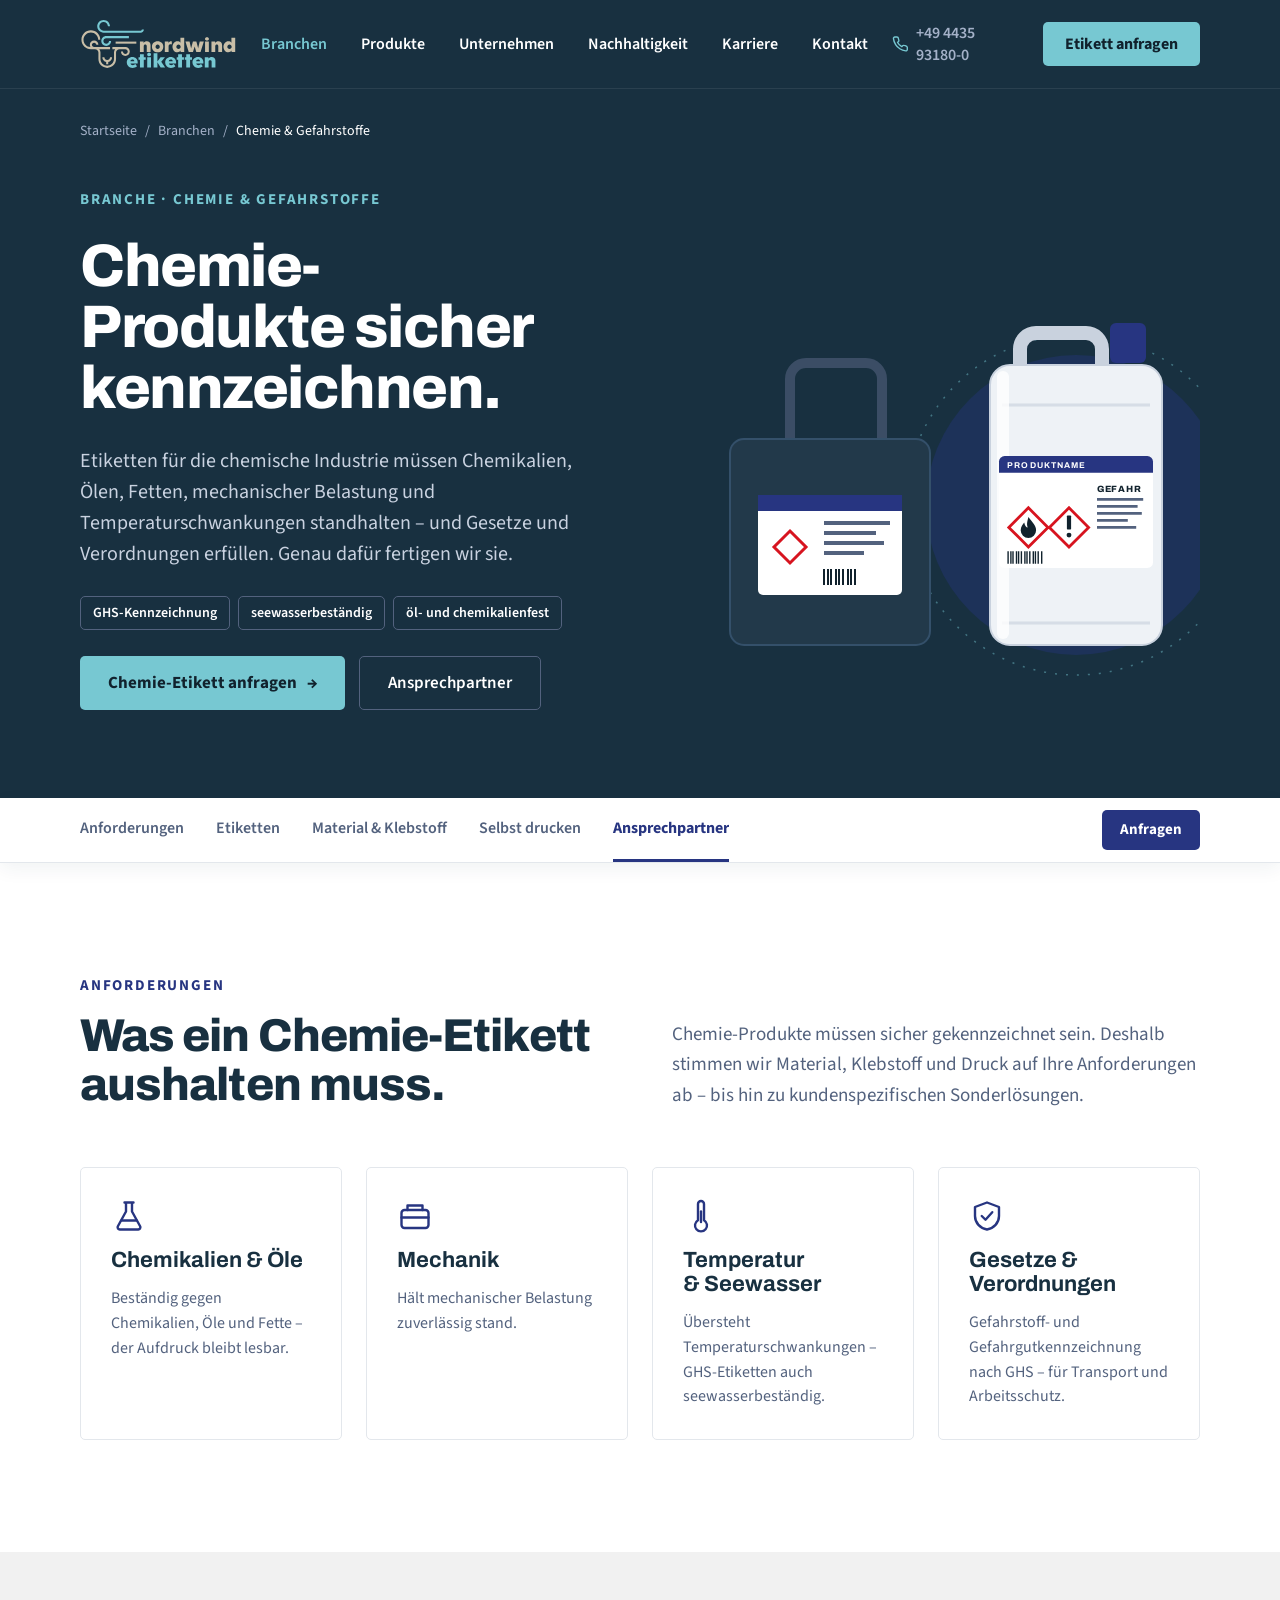
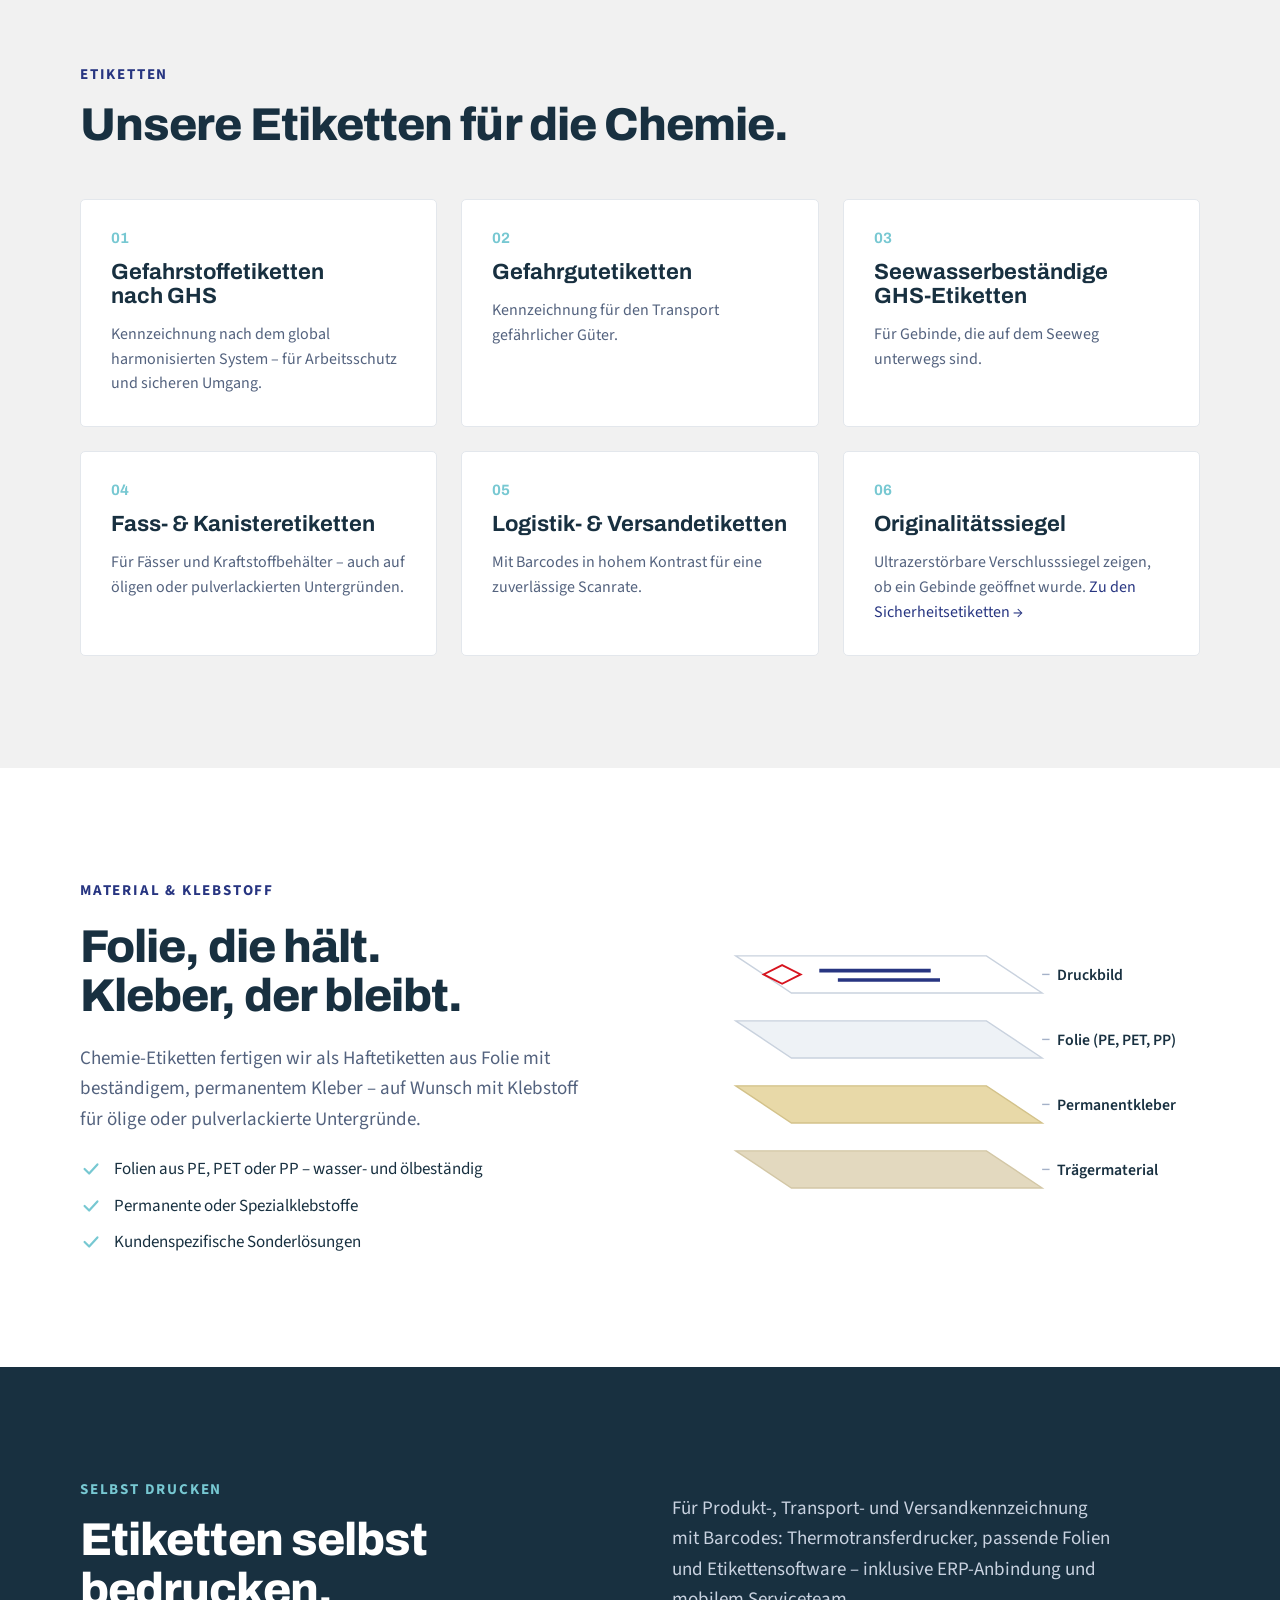
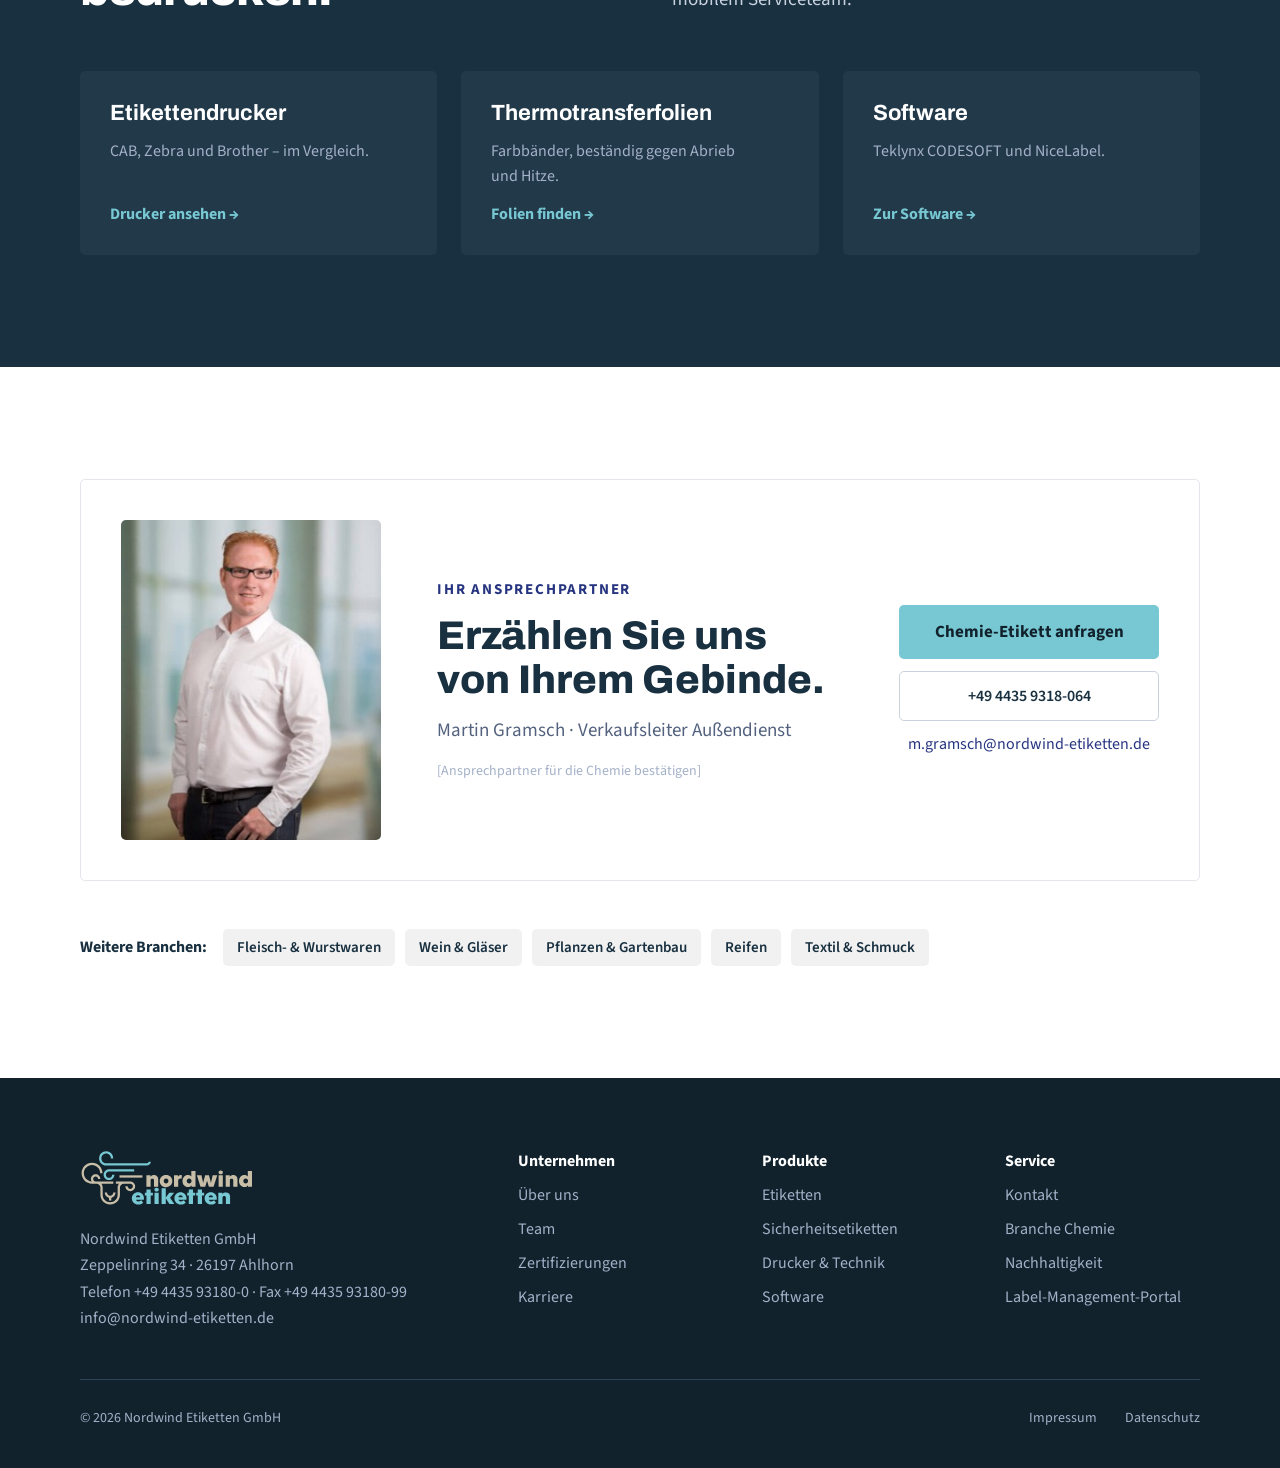
==== commit a1657c70: "Korrekturen aus der Durchsicht der Unterseiten Co-Authored-By: Claude Opus 5 (1M context) <noreply@a" ====
--- a/branche-chemie.html
+++ b/branche-chemie.html
@@ -12,7 +12,7 @@
   <link rel="stylesheet" href="https://fonts.googleapis.com/css2?family=Archivo:wght@500;600;700;800&family=Source+Sans+3:wght@400;600;700&display=swap">
   <link rel="stylesheet" href="styles.css">
   <link rel="stylesheet" href="pages.css">
-  <script>document.documentElement.classList.add('js');</script>
+  <script>document.documentElement.classList.add('js');setTimeout(function(){if(!window.__nwReady){document.documentElement.classList.remove('js');}},3000);</script>
 </head>
 <body>
 
@@ -20,7 +20,7 @@
   <div class="wrap">
     <a class="logo" href="index.html" aria-label="Nordwind Etiketten – Startseite"><img src="img/logo-nordwind.svg" alt="Nordwind Etiketten"></a>
     <nav class="nav" aria-label="Hauptnavigation">
-      <a href="index.html#branchen" aria-current="page">Branchen</a>
+      <a href="index.html#branchen" aria-current="true">Branchen</a>
       <a href="index.html#produkte">Produkte</a>
       <a href="ueber-uns.html">Unternehmen</a>
       <a href="nachhaltigkeit.html">Nachhaltigkeit</a>
@@ -40,7 +40,7 @@
   </div>
   <nav id="mobile-nav" class="mobile-nav" aria-label="Mobile Navigation" hidden>
     <div class="wrap">
-      <a href="index.html#branchen" aria-current="page">Branchen</a>
+      <a href="index.html#branchen" aria-current="true">Branchen</a>
       <a href="index.html#produkte">Produkte</a>
       <a href="ueber-uns.html">Unternehmen</a>
       <a href="nachhaltigkeit.html">Nachhaltigkeit</a>
@@ -182,19 +182,19 @@
             <path d="M60 140 H330 L390 180 H120 Z" fill="#ffffff" stroke="#c9d2de" stroke-width="1.5"/>
             <path d="M110 150 L130 160 L110 170 L90 160 Z" fill="none" stroke="#d7141f" stroke-width="2"/>
             <path d="M150 156 h120 M170 166 h110" stroke="#273581" stroke-width="4"/>
-            <path d="M390 160 H420" stroke="#a4b1c8" stroke-width="1.5"/><text x="430" y="166">Druckbild</text>
+            <path d="M390 160 H398" stroke="#a4b1c8" stroke-width="1.5"/><text x="406" y="166">Druckbild</text>
           </g>
           <g class="layer" style="--collapse: 14px">
             <path d="M60 210 H330 L390 250 H120 Z" fill="#eef2f6" stroke="#c9d2de" stroke-width="1.5"/>
-            <path d="M390 230 H420" stroke="#a4b1c8" stroke-width="1.5"/><text x="430" y="236">Folie (PE, PET, PP)</text>
+            <path d="M390 230 H398" stroke="#a4b1c8" stroke-width="1.5"/><text x="406" y="236">Folie (PE, PET, PP)</text>
           </g>
           <g class="layer" style="--collapse: -14px">
             <path d="M60 280 H330 L390 320 H120 Z" fill="#e8d9a8" stroke="#d3c28a" stroke-width="1.5"/>
-            <path d="M390 300 H420" stroke="#a4b1c8" stroke-width="1.5"/><text x="430" y="306">Permanentkleber</text>
+            <path d="M390 300 H398" stroke="#a4b1c8" stroke-width="1.5"/><text x="406" y="306">Permanentkleber</text>
           </g>
           <g class="layer" style="--collapse: -42px">
             <path d="M60 350 H330 L390 390 H120 Z" fill="#e3d9bf" stroke="#d3c7a6" stroke-width="1.5"/>
-            <path d="M390 370 H420" stroke="#a4b1c8" stroke-width="1.5"/><text x="430" y="376">Trägermaterial</text>
+            <path d="M390 370 H398" stroke="#a4b1c8" stroke-width="1.5"/><text x="406" y="376">Trägermaterial</text>
           </g>
         </g>
       </svg>
--- a/pages.css
+++ b/pages.css
@@ -1,8 +1,8 @@
 /* Nordwind Etiketten – Unterseiten */
 
-.nav a[aria-current="page"] { color: var(--teal); }
-.mobile-nav a[aria-current="page"]:not(.btn) { color: var(--teal); }
-section[id] { scroll-margin-top: 160px; }
+.nav a[aria-current] { color: var(--teal); }
+.mobile-nav a[aria-current]:not(.btn) { color: var(--teal); }
+.subnav ~ section[id] { scroll-margin-top: 72px; }
 
 /* Scroll-Effekte (nur mit JavaScript) */
 .js .reveal, .js .stagger > * { opacity: 0; transform: translateY(12px); transition: opacity .5s ease, transform .5s ease; }
@@ -30,6 +30,8 @@
 .page-hero--light .breadcrumb [aria-current], .page-hero--sand .breadcrumb [aria-current] { color: var(--petrol); font-weight: 600; }
 .page-hero-grid { margin-top: 48px; display: grid; grid-template-columns: minmax(0, 1fr) minmax(0, 560px); gap: 64px; align-items: center; }
 .page-hero-grid--wide { grid-template-columns: minmax(0, 1fr) minmax(0, 620px); }
+.page-hero-grid--facts { grid-template-columns: minmax(0, 1fr) minmax(0, 480px); }
+.page-hero .hero-actions { align-items: center; }
 .page-hero-copy { display: flex; flex-direction: column; gap: 26px; }
 .page-hero h1 { font-size: 60px; line-height: 1.02; font-weight: 800; letter-spacing: -.025em; }
 .page-hero .hero-lead { max-width: none; }
@@ -68,10 +70,10 @@
 .tile p { font-size: 16px; line-height: 1.55; color: var(--slate); }
 .tile--dark p { color: var(--mist); }
 .tile .num { font-family: var(--font-display); font-size: 15px; font-weight: 700; color: var(--teal); }
-.tile .fact { font-family: var(--font-display); font-size: 30px; font-weight: 800; color: var(--royal); }
+.tile .tile-fact { font-family: var(--font-display); font-size: 30px; font-weight: 800; color: var(--royal); }
 .tile .tile-link { margin-top: auto; color: var(--teal); font-size: 16px; font-weight: 700; }
 a.tile { transition: transform .25s, box-shadow .25s; }
-a.tile:hover { transform: translateY(-4px); box-shadow: 0 14px 30px rgba(24, 48, 64, .1); color: inherit; }
+a.tile:hover, .js .stagger.in-view > a.tile:hover { transform: translateY(-4px); box-shadow: 0 14px 30px rgba(24, 48, 64, .1); color: inherit; transition: transform .25s, box-shadow .25s; transition-delay: 0s; }
 .tile--dark.tile:hover { color: #fff; }
 .split { display: grid; grid-template-columns: repeat(2, minmax(0, 1fr)); gap: 80px; align-items: center; }
 .split-copy { display: flex; flex-direction: column; gap: 22px; }
@@ -199,7 +201,8 @@
 .field input, .field textarea { width: 100%; height: 48px; padding: 0 12px; border-radius: 5px; border: 1px solid #c9d2de; font: 16px var(--font-body); color: var(--petrol); background: #fff; }
 .field textarea { height: 110px; padding: 10px 12px; resize: vertical; }
 .field input:focus, .field textarea:focus { outline: 2px solid var(--teal); border-color: var(--teal); }
-.form-row { display: flex; flex-wrap: wrap; align-items: center; gap: 4px 22px; font-size: 15px; }
+.form-row { display: flex; flex-wrap: wrap; align-items: center; gap: 4px 22px; margin: 0; padding: 0; border: 0; font-size: 15px; }
+.form-row legend { float: left; margin: 0 8px 0 0; padding: 0; font-weight: 700; line-height: 44px; }
 .form-row label { display: flex; align-items: center; gap: 8px; min-height: 44px; }
 .form-row input { accent-color: var(--royal); width: 18px; height: 18px; }
 .form-foot { display: flex; flex-wrap: wrap; align-items: center; justify-content: space-between; gap: 16px; }
@@ -235,8 +238,9 @@
 /* Responsive */
 @media (max-width: 1240px) {
   .page-hero h1 { font-size: 52px; }
-  .page-hero-grid, .page-hero-grid--wide { grid-template-columns: minmax(0, 1fr) minmax(0, 460px); gap: 48px; }
-  .contact-hero-grid { grid-template-columns: minmax(0, 1fr) minmax(0, 560px); gap: 48px; }
+  .page-hero-grid, .page-hero-grid--wide, .page-hero-grid--facts { grid-template-columns: minmax(0, 1fr) minmax(0, 460px); gap: 48px; }
+  .contact-hero-grid { grid-template-columns: minmax(0, 1fr) minmax(0, 480px); gap: 48px; }
+  .hotline-meta { grid-template-columns: minmax(0, 1fr); gap: 12px; }
   .team-grid { grid-template-columns: repeat(4, minmax(0, 1fr)); }
   .contact-card { grid-template-columns: 220px minmax(0, 1fr); }
   .contact-card img { width: 220px; height: 280px; }
@@ -249,7 +253,7 @@
 }
 
 @media (max-width: 1024px) {
-  .page-hero-grid, .page-hero-grid--wide, .contact-hero-grid { grid-template-columns: minmax(0, 1fr); }
+  .page-hero-grid, .page-hero-grid--wide, .page-hero-grid--facts, .contact-hero-grid { grid-template-columns: minmax(0, 1fr); }
   .hero-visual, .page-hero .photo-frame { width: 100%; max-width: 620px; }
   .grid-4 { grid-template-columns: repeat(2, minmax(0, 1fr)); }
   .grid-3 { grid-template-columns: repeat(2, minmax(0, 1fr)); }
@@ -278,9 +282,10 @@
 }
 
 @media (max-width: 760px) {
-  section[id] { scroll-margin-top: 140px; }
+  .subnav ~ section[id] { scroll-margin-top: 64px; }
   .page-hero { padding-block: 24px 56px; }
-  .page-hero-grid, .page-hero-grid--wide, .contact-hero-grid { margin-top: 28px; gap: 36px; }
+  .page-hero-grid, .page-hero-grid--wide, .page-hero-grid--facts, .contact-hero-grid { margin-top: 28px; gap: 36px; }
+  .page-hero .hero-actions { align-items: stretch; }
   .page-hero h1 { font-size: 40px; }
   .page-hero .hero-actions { flex-direction: column; }
   .page-hero .hero-actions .btn { width: 100%; }
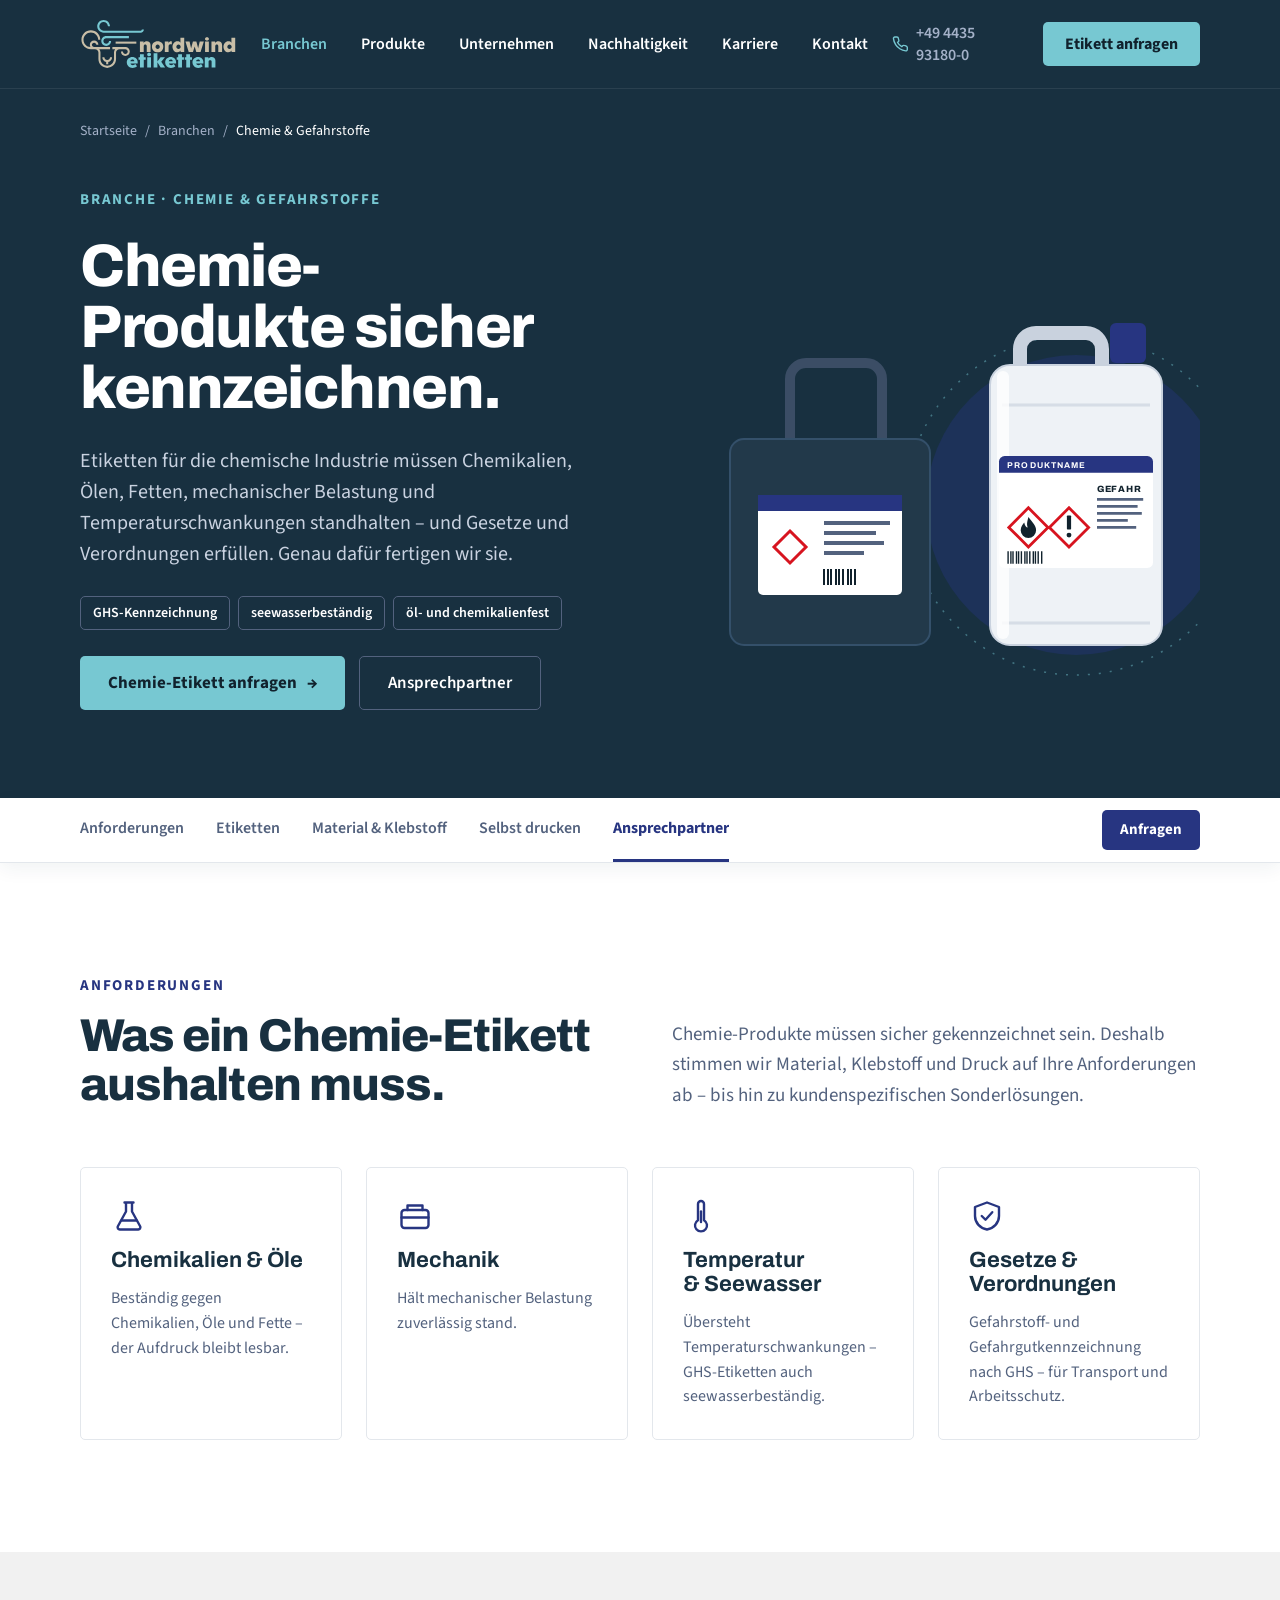
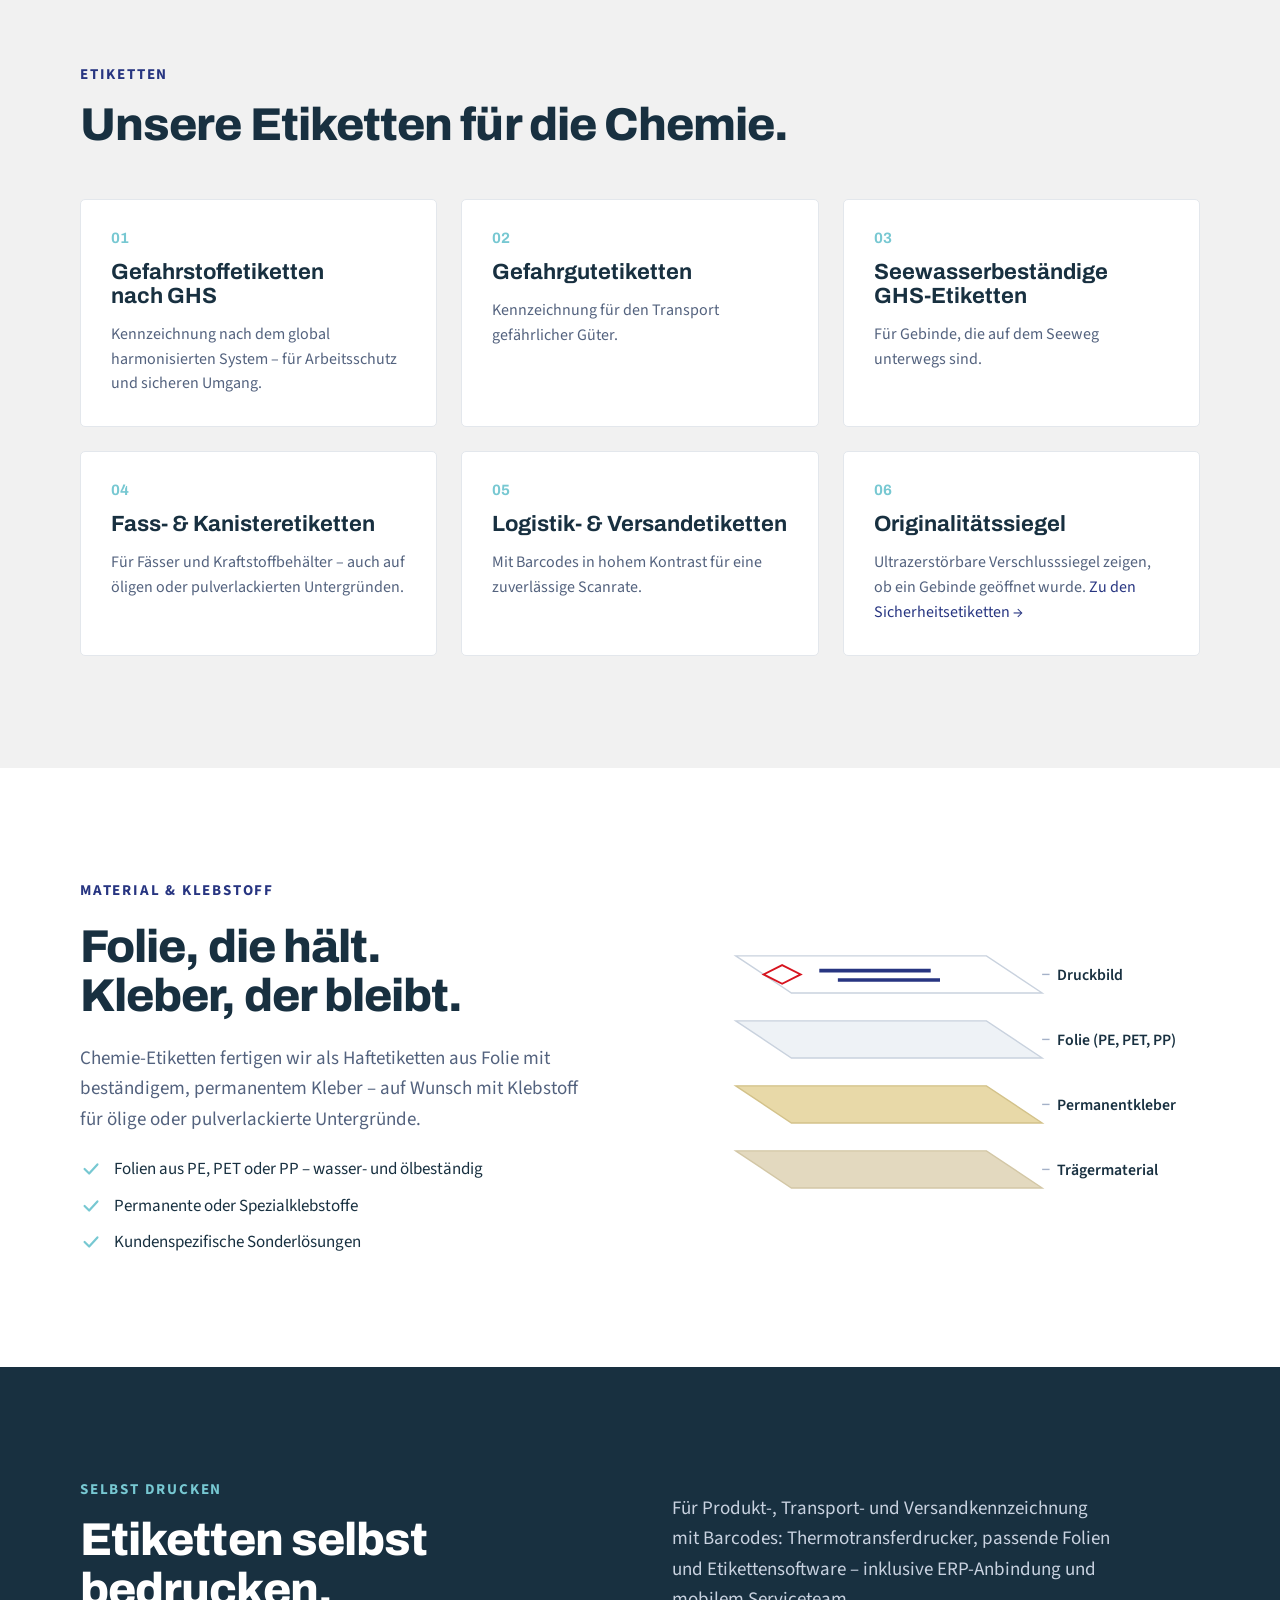
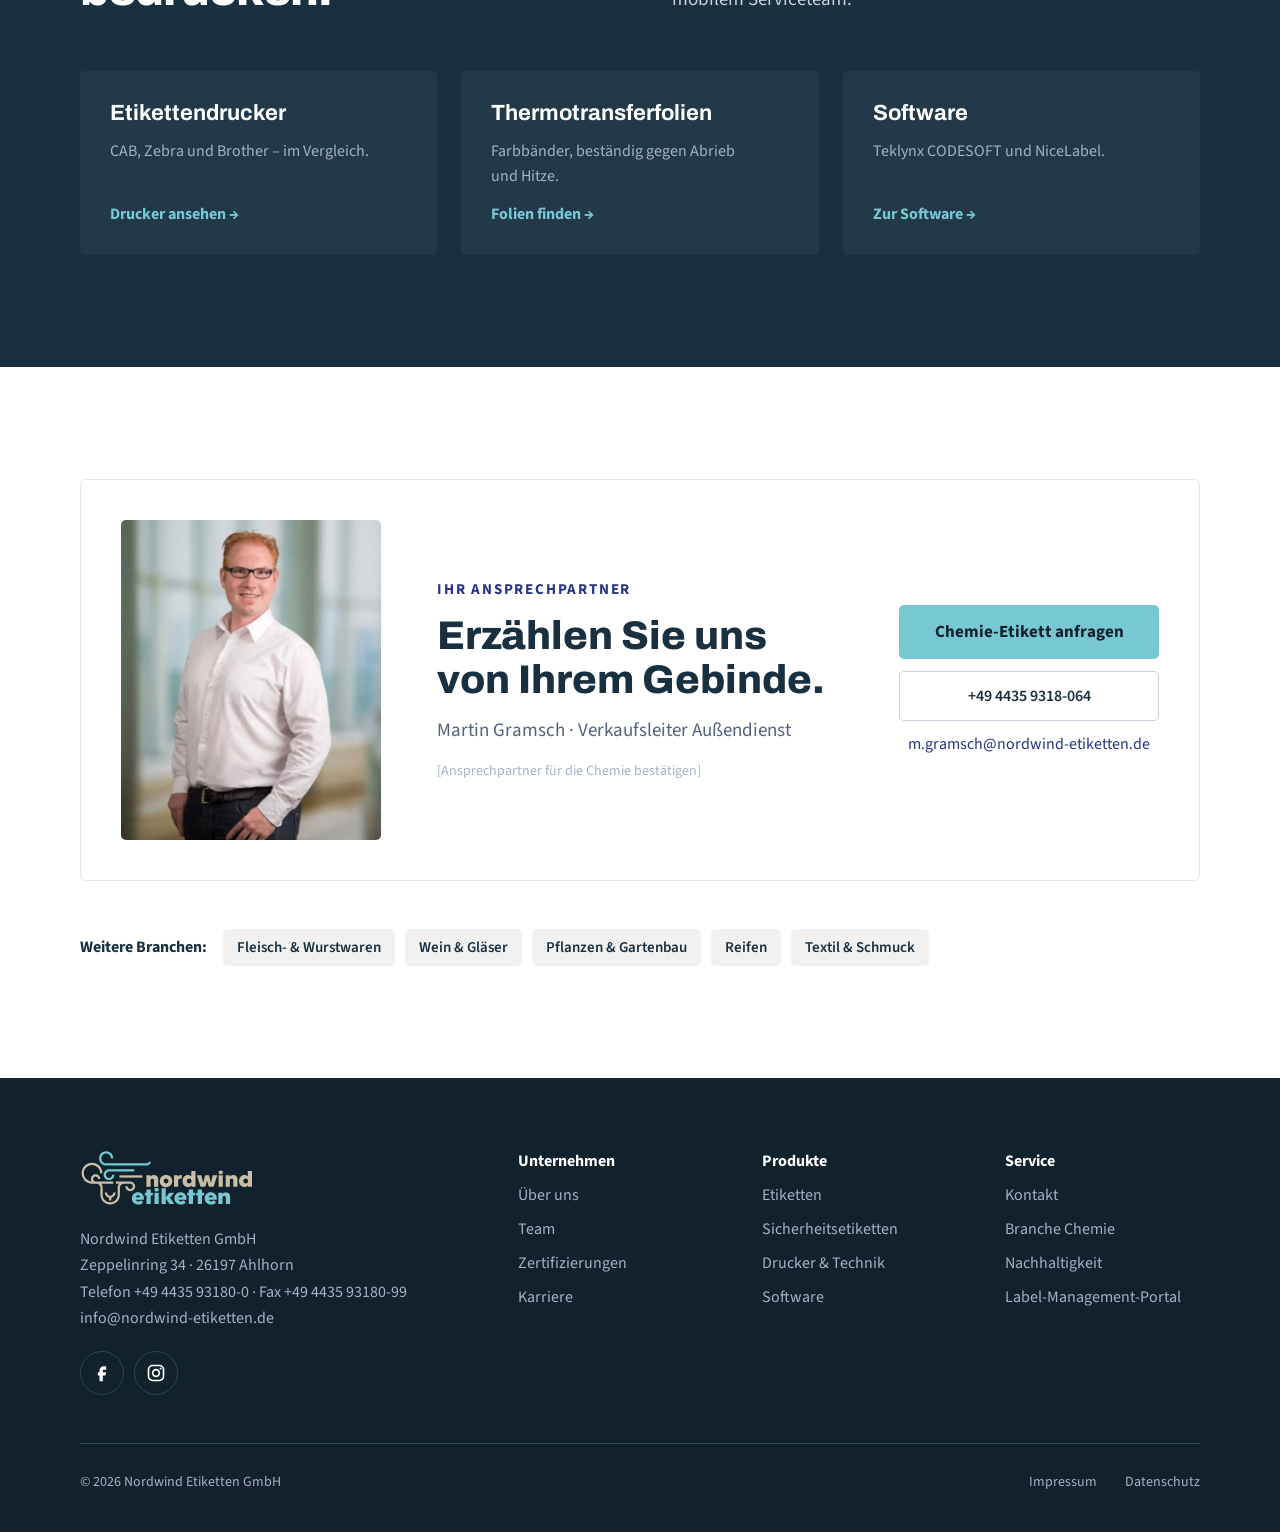
==== commit 73ec2e1b: "Inhalte an alte Website angeglichen, Facebook- und Instagram-Icons Co-Authored-By: Claude Opus 5 (1M" ====
--- a/branche-chemie.html
+++ b/branche-chemie.html
@@ -47,6 +47,10 @@
       <a href="index.html#karriere">Karriere</a>
       <a href="team-kontakt.html">Kontakt</a>
       <a class="btn btn--teal" href="team-kontakt.html">Etikett anfragen</a>
+      <div class="social">
+        <a href="https://www.facebook.com/nordwindetiketten/" target="_blank" rel="noopener" aria-label="Nordwind Etiketten auf Facebook"><svg width="20" height="20" viewBox="0 0 24 24" fill="currentColor" aria-hidden="true"><path d="M14 8h3V4h-3c-2.8 0-5 2.2-5 5v2H7v4h2v7h4v-7h3l1-4h-4V9c0-.6.4-1 1-1z"/></svg></a>
+        <a href="#" data-instagram-pending aria-label="Nordwind Etiketten auf Instagram"><svg width="20" height="20" viewBox="0 0 24 24" fill="none" stroke="currentColor" stroke-width="2" aria-hidden="true"><rect x="3" y="3" width="18" height="18" rx="5"/><circle cx="12" cy="12" r="4"/><circle cx="17.5" cy="6.5" r="1.2" fill="currentColor" stroke="none"/></svg></a>
+      </div>
     </div>
   </nav>
 </header>
@@ -252,6 +256,10 @@
       <div class="footer-brand">
         <img src="img/logo-nordwind.svg" alt="Nordwind Etiketten">
         <p>Nordwind Etiketten GmbH<br>Zeppelinring 34 · 26197 Ahlhorn<br>Telefon +49 4435 93180-0 · Fax +49 4435 93180-99<br>info@nordwind-etiketten.de</p>
+        <div class="social">
+          <a href="https://www.facebook.com/nordwindetiketten/" target="_blank" rel="noopener" aria-label="Nordwind Etiketten auf Facebook"><svg width="20" height="20" viewBox="0 0 24 24" fill="currentColor" aria-hidden="true"><path d="M14 8h3V4h-3c-2.8 0-5 2.2-5 5v2H7v4h2v7h4v-7h3l1-4h-4V9c0-.6.4-1 1-1z"/></svg></a>
+          <a href="#" data-instagram-pending aria-label="Nordwind Etiketten auf Instagram"><svg width="20" height="20" viewBox="0 0 24 24" fill="none" stroke="currentColor" stroke-width="2" aria-hidden="true"><rect x="3" y="3" width="18" height="18" rx="5"/><circle cx="12" cy="12" r="4"/><circle cx="17.5" cy="6.5" r="1.2" fill="currentColor" stroke="none"/></svg></a>
+        </div>
       </div>
       <div class="footer-col"><strong>Unternehmen</strong><a href="ueber-uns.html">Über uns</a><a href="team-kontakt.html#team">Team</a><a href="ueber-uns.html#zertifikate">Zertifizierungen</a><a href="index.html#karriere">Karriere</a></div>
       <div class="footer-col"><strong>Produkte</strong><a href="index.html#produkte">Etiketten</a><a href="sicherheitsetiketten.html">Sicherheitsetiketten</a><a href="index.html#produkte">Drucker &amp; Technik</a><a href="index.html#produkte">Software</a></div>
--- a/styles.css
+++ b/styles.css
@@ -444,3 +444,10 @@
   .pr-track { width: 100% !important; }
   .st-tab.is-active .st-tabbar { animation: none; transform: none; }
 }
+
+/* Social Media */
+.social { display: flex; gap: 10px; }
+.social a { width: 44px; height: 44px; border-radius: 22px; border: 1px solid #2c4557; color: #fff; display: inline-flex; align-items: center; justify-content: center; transition: background .2s, border-color .2s, color .2s; }
+.social a:hover { background: var(--teal); border-color: var(--teal); color: var(--deep); }
+.mobile-nav .social { margin-top: 16px; }
+.mobile-nav .social a { width: 44px; min-height: 44px; border: 1px solid #2c4557; font-size: 0; justify-content: center; }
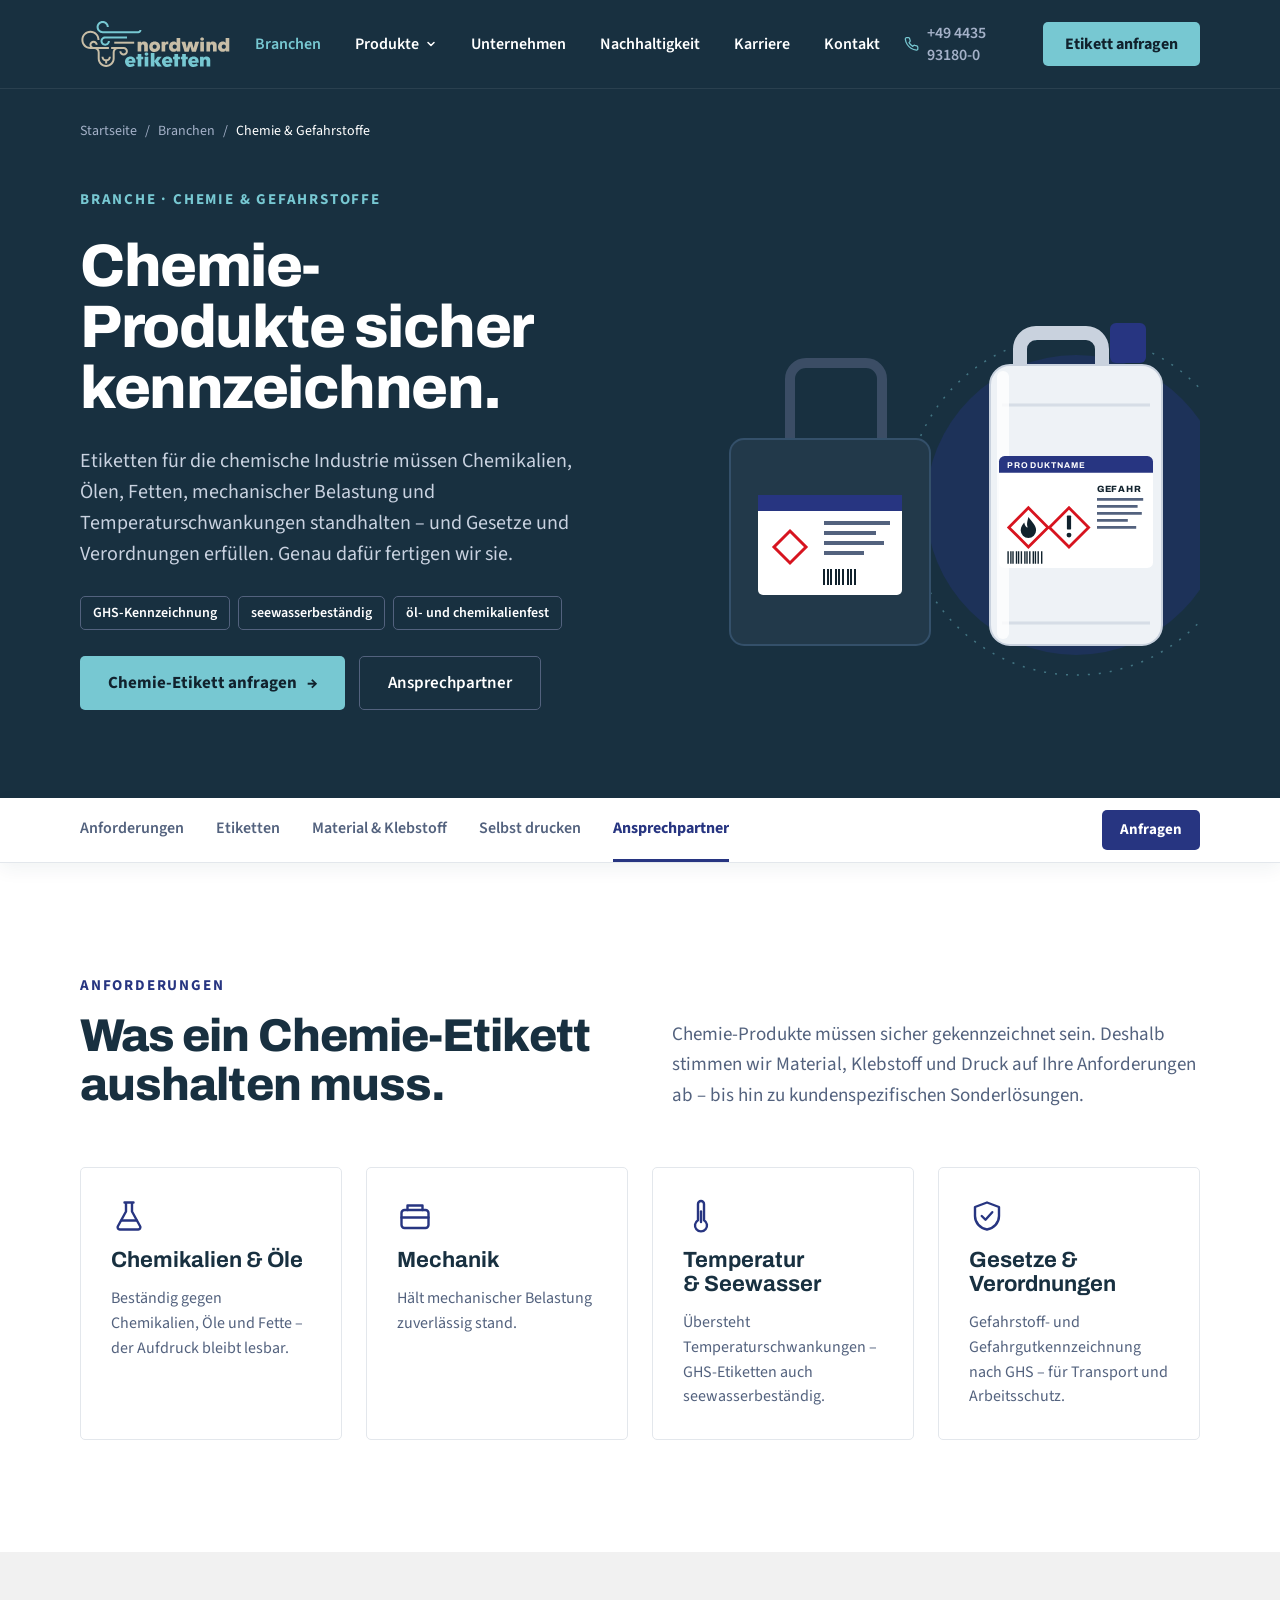
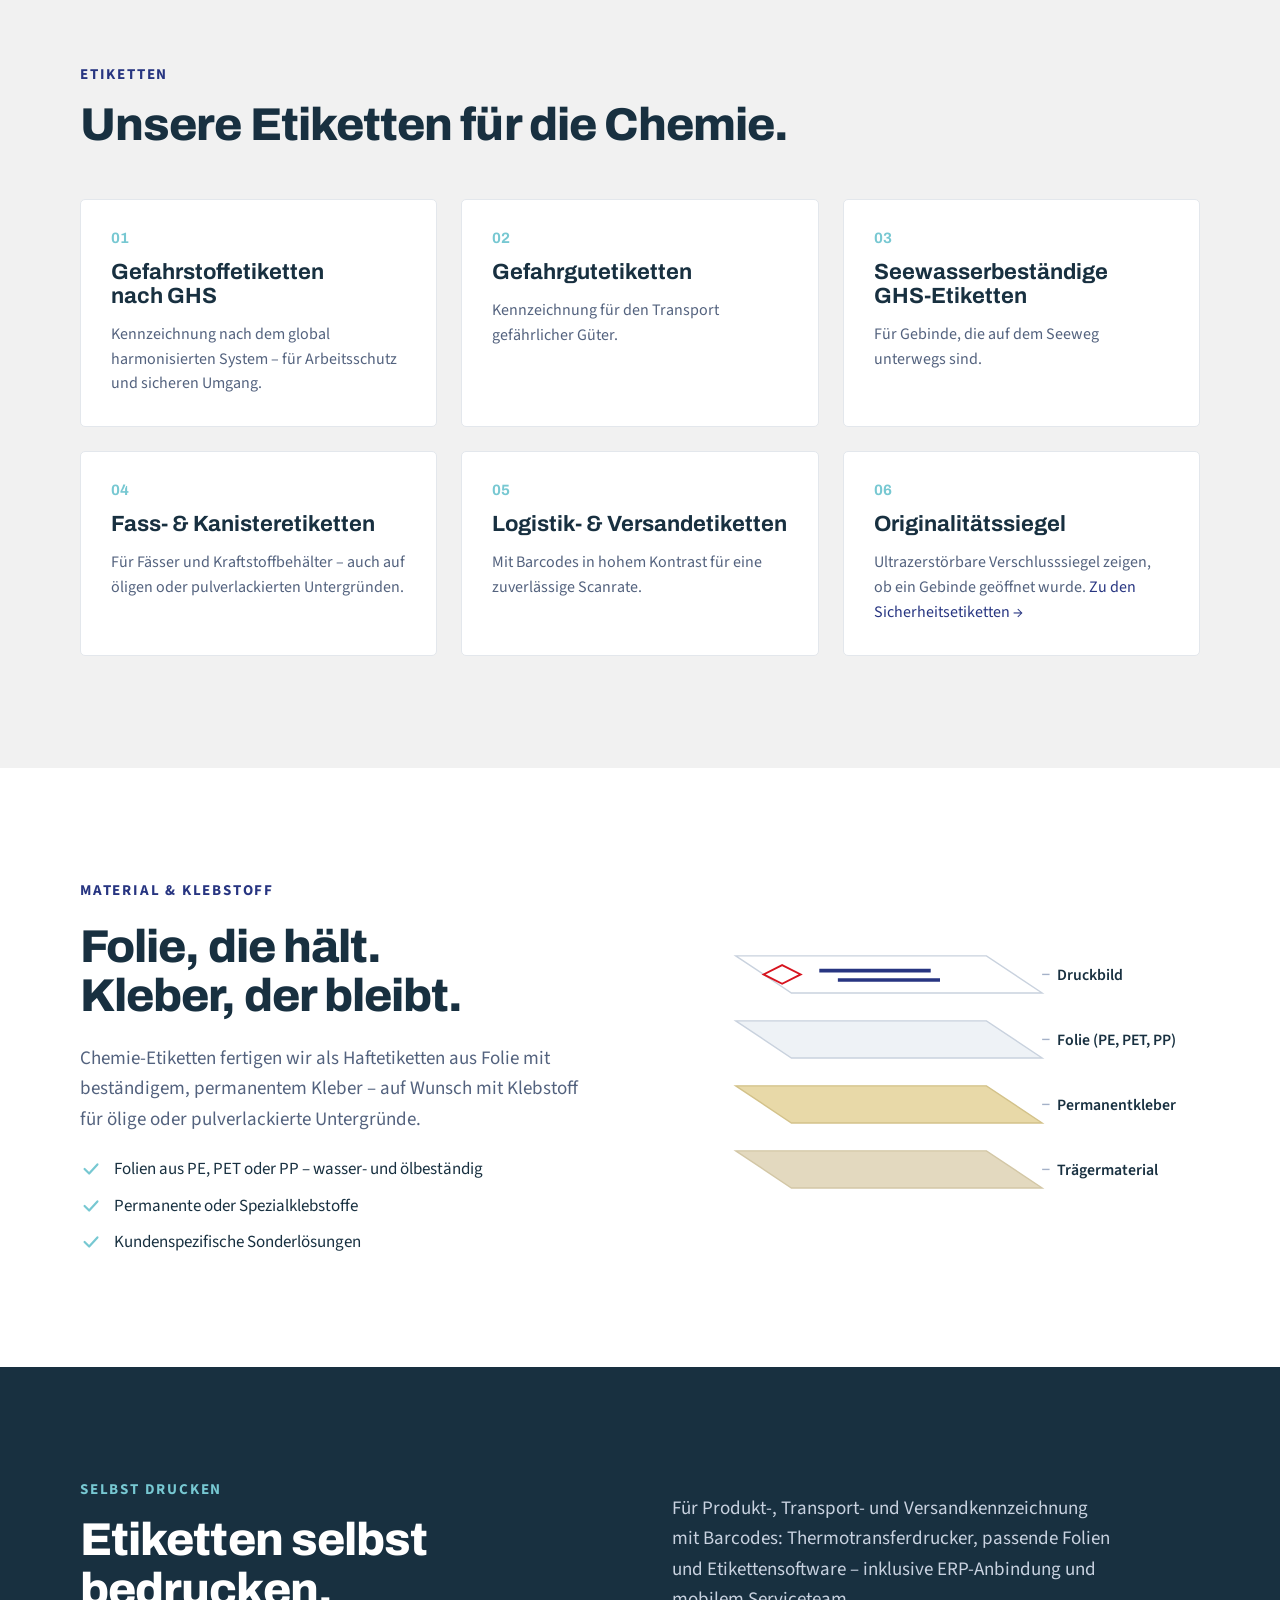
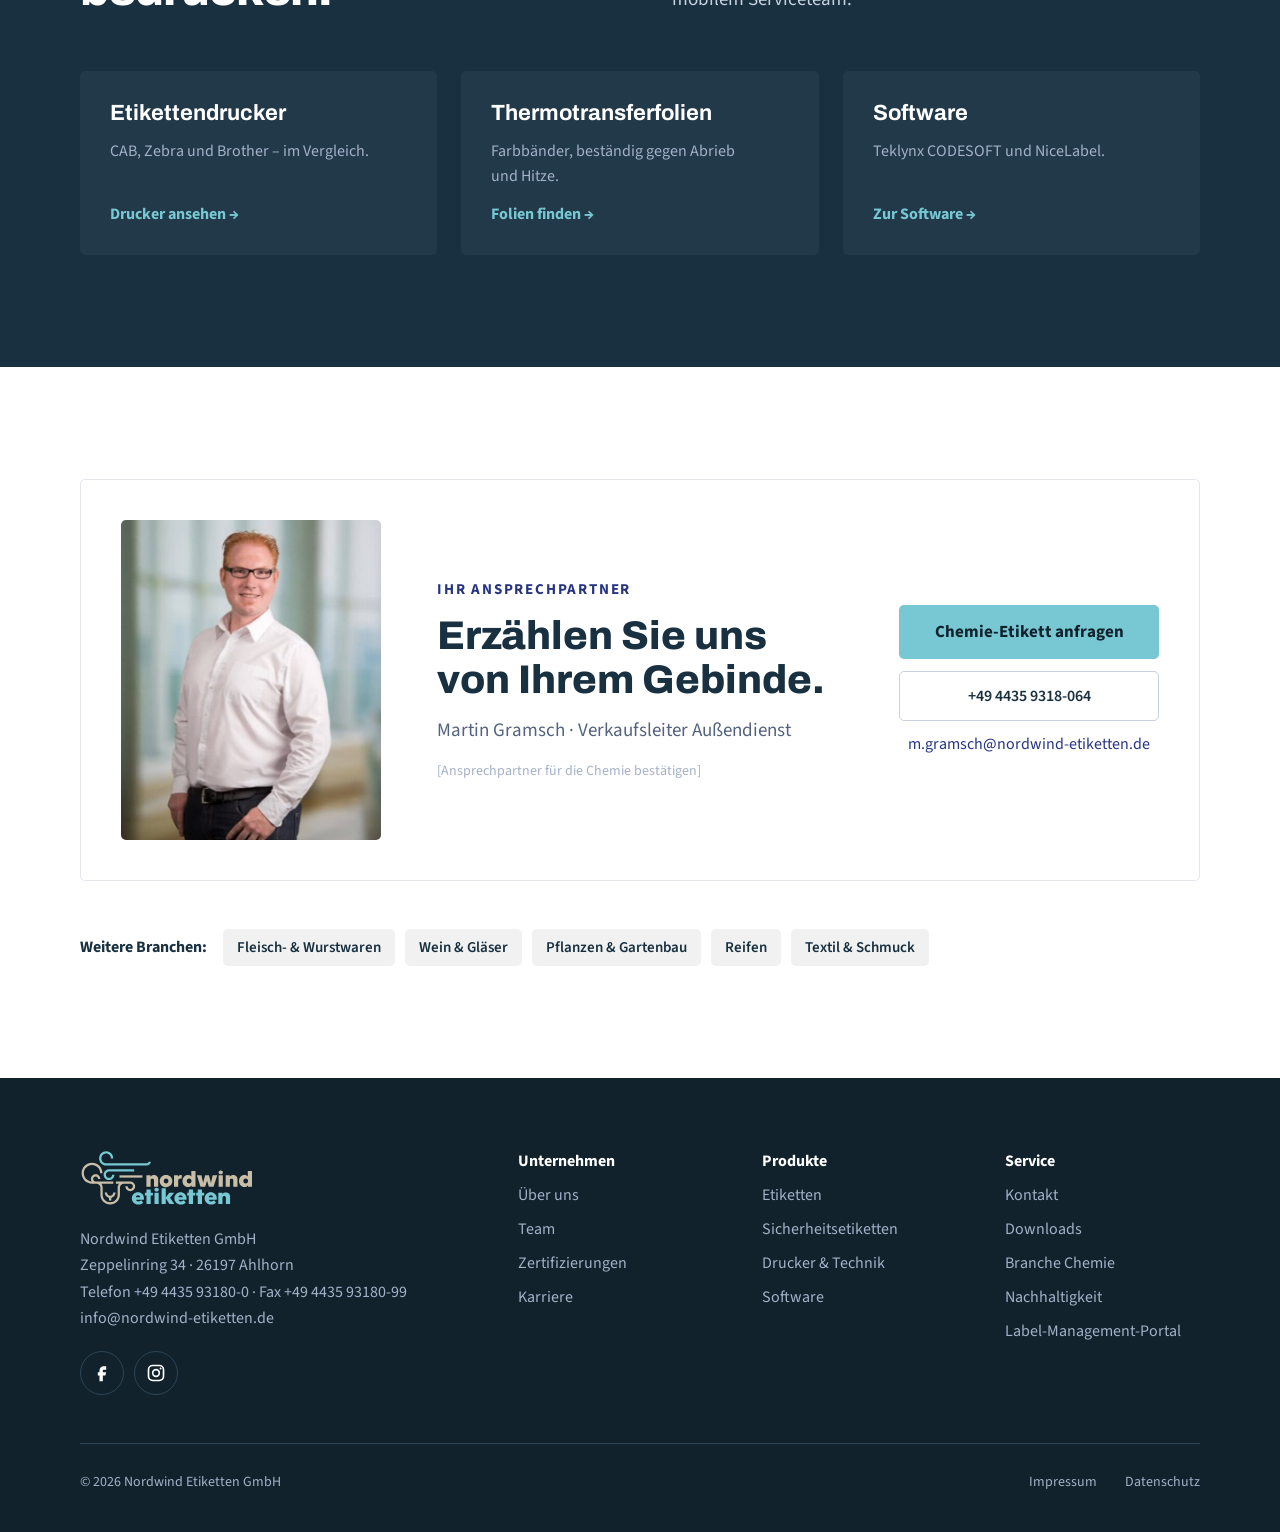
==== commit 8933ec6b: "Etiketten, Drucker & Technik, Downloads, Aufklappmenü und Kontaktleiste Co-Authored-By: Claude Opus " ====
--- a/branche-chemie.html
+++ b/branche-chemie.html
@@ -21,7 +21,14 @@
     <a class="logo" href="index.html" aria-label="Nordwind Etiketten – Startseite"><img src="img/logo-nordwind.svg" alt="Nordwind Etiketten"></a>
     <nav class="nav" aria-label="Hauptnavigation">
       <a href="index.html#branchen" aria-current="true">Branchen</a>
-      <a href="index.html#produkte">Produkte</a>
+      <div class="nav-item has-mega">
+        <a class="nav-trigger" href="etiketten.html" aria-haspopup="true" aria-expanded="false">Produkte<svg width="12" height="12" viewBox="0 0 24 24" fill="none" stroke="currentColor" stroke-width="3" stroke-linecap="round" stroke-linejoin="round" aria-hidden="true"><path d="M6 9l6 6 6-6"/></svg></a>
+        <div class="mega">
+          <div class="mega-col"><strong>Etiketten</strong><a href="etiketten.html#uebersicht">Etikettenarten &amp; Anwendungen</a><a href="sicherheitsetiketten.html">Sicherheitsetiketten</a><a href="etiketten.html#materialien">Materialien &amp; Klebstoffe</a><a href="etiketten.html#druck">Druck, Farben &amp; Veredelung</a><a href="etiketten.html#aufmachung">Aufmachung, Lager &amp; Repro</a></div>
+          <div class="mega-col"><strong>Drucker &amp; Technik</strong><a href="technik.html#drucker">Etikettendrucker im Vergleich</a><a href="technik.html#etikettierung">Etikettier- &amp; Spendeanlagen</a><a href="technik.html#barcodetechnik">Barcodetechnik</a><a href="technik.html#folien">Thermotransferfolien</a></div>
+          <div class="mega-col"><strong>Software &amp; Service</strong><a href="technik.html#software">Software</a><a href="downloads.html">Downloads</a><a href="https://label-management.de" rel="noopener">Label-Management-Portal</a></div>
+        </div>
+      </div>
       <a href="ueber-uns.html">Unternehmen</a>
       <a href="nachhaltigkeit.html">Nachhaltigkeit</a>
       <a href="index.html#karriere">Karriere</a>
@@ -41,7 +48,10 @@
   <nav id="mobile-nav" class="mobile-nav" aria-label="Mobile Navigation" hidden>
     <div class="wrap">
       <a href="index.html#branchen" aria-current="true">Branchen</a>
-      <a href="index.html#produkte">Produkte</a>
+      <details class="mnav-group">
+        <summary>Produkte</summary>
+        <div class="mnav-sub"><a href="etiketten.html">Etiketten-Übersicht</a><a href="sicherheitsetiketten.html">Sicherheitsetiketten</a><a href="technik.html">Drucker &amp; Technik</a><a href="technik.html#software">Software</a><a href="downloads.html">Downloads</a></div>
+      </details>
       <a href="ueber-uns.html">Unternehmen</a>
       <a href="nachhaltigkeit.html">Nachhaltigkeit</a>
       <a href="index.html#karriere">Karriere</a>
@@ -49,7 +59,7 @@
       <a class="btn btn--teal" href="team-kontakt.html">Etikett anfragen</a>
       <div class="social">
         <a href="https://www.facebook.com/nordwindetiketten/" target="_blank" rel="noopener" aria-label="Nordwind Etiketten auf Facebook"><svg width="20" height="20" viewBox="0 0 24 24" fill="currentColor" aria-hidden="true"><path d="M14 8h3V4h-3c-2.8 0-5 2.2-5 5v2H7v4h2v7h4v-7h3l1-4h-4V9c0-.6.4-1 1-1z"/></svg></a>
-        <a href="#" data-instagram-pending aria-label="Nordwind Etiketten auf Instagram"><svg width="20" height="20" viewBox="0 0 24 24" fill="none" stroke="currentColor" stroke-width="2" aria-hidden="true"><rect x="3" y="3" width="18" height="18" rx="5"/><circle cx="12" cy="12" r="4"/><circle cx="17.5" cy="6.5" r="1.2" fill="currentColor" stroke="none"/></svg></a>
+        <a href="https://www.instagram.com/nordwindetiketten/" target="_blank" rel="noopener" aria-label="Nordwind Etiketten auf Instagram"><svg width="20" height="20" viewBox="0 0 24 24" fill="none" stroke="currentColor" stroke-width="2" aria-hidden="true"><rect x="3" y="3" width="18" height="18" rx="5"/><circle cx="12" cy="12" r="4"/><circle cx="17.5" cy="6.5" r="1.2" fill="currentColor" stroke="none"/></svg></a>
       </div>
     </div>
   </nav>
@@ -215,9 +225,9 @@
         <p class="lead">Für Produkt-, Transport- und Versandkennzeichnung mit Barcodes: Thermotransferdrucker, passende Folien und Etikettensoftware – inklusive ERP-Anbindung und mobilem Serviceteam.</p>
       </div>
       <div class="grid-3 stagger">
-        <a class="tile tile--dark" href="index.html#produkte"><h3>Etikettendrucker</h3><p>CAB, Zebra und Brother – im Vergleich.</p><span class="tile-link">Drucker ansehen →</span></a>
-        <a class="tile tile--dark" href="index.html#produkte"><h3>Thermotransferfolien</h3><p>Farbbänder, beständig gegen Abrieb und Hitze.</p><span class="tile-link">Folien finden →</span></a>
-        <a class="tile tile--dark" href="index.html#produkte"><h3>Software</h3><p>Teklynx CODESOFT und NiceLabel.</p><span class="tile-link">Zur Software →</span></a>
+        <a class="tile tile--dark" href="technik.html#drucker"><h3>Etikettendrucker</h3><p>CAB, Zebra und Brother – im Vergleich.</p><span class="tile-link">Drucker ansehen →</span></a>
+        <a class="tile tile--dark" href="technik.html#folien"><h3>Thermotransferfolien</h3><p>Farbbänder, beständig gegen Abrieb und Hitze.</p><span class="tile-link">Folien finden →</span></a>
+        <a class="tile tile--dark" href="technik.html#software"><h3>Software</h3><p>Teklynx CODESOFT und NiceLabel.</p><span class="tile-link">Zur Software →</span></a>
       </div>
     </div>
   </section>
@@ -258,12 +268,12 @@
         <p>Nordwind Etiketten GmbH<br>Zeppelinring 34 · 26197 Ahlhorn<br>Telefon +49 4435 93180-0 · Fax +49 4435 93180-99<br>info@nordwind-etiketten.de</p>
         <div class="social">
           <a href="https://www.facebook.com/nordwindetiketten/" target="_blank" rel="noopener" aria-label="Nordwind Etiketten auf Facebook"><svg width="20" height="20" viewBox="0 0 24 24" fill="currentColor" aria-hidden="true"><path d="M14 8h3V4h-3c-2.8 0-5 2.2-5 5v2H7v4h2v7h4v-7h3l1-4h-4V9c0-.6.4-1 1-1z"/></svg></a>
-          <a href="#" data-instagram-pending aria-label="Nordwind Etiketten auf Instagram"><svg width="20" height="20" viewBox="0 0 24 24" fill="none" stroke="currentColor" stroke-width="2" aria-hidden="true"><rect x="3" y="3" width="18" height="18" rx="5"/><circle cx="12" cy="12" r="4"/><circle cx="17.5" cy="6.5" r="1.2" fill="currentColor" stroke="none"/></svg></a>
+          <a href="https://www.instagram.com/nordwindetiketten/" target="_blank" rel="noopener" aria-label="Nordwind Etiketten auf Instagram"><svg width="20" height="20" viewBox="0 0 24 24" fill="none" stroke="currentColor" stroke-width="2" aria-hidden="true"><rect x="3" y="3" width="18" height="18" rx="5"/><circle cx="12" cy="12" r="4"/><circle cx="17.5" cy="6.5" r="1.2" fill="currentColor" stroke="none"/></svg></a>
         </div>
       </div>
       <div class="footer-col"><strong>Unternehmen</strong><a href="ueber-uns.html">Über uns</a><a href="team-kontakt.html#team">Team</a><a href="ueber-uns.html#zertifikate">Zertifizierungen</a><a href="index.html#karriere">Karriere</a></div>
-      <div class="footer-col"><strong>Produkte</strong><a href="index.html#produkte">Etiketten</a><a href="sicherheitsetiketten.html">Sicherheitsetiketten</a><a href="index.html#produkte">Drucker &amp; Technik</a><a href="index.html#produkte">Software</a></div>
-      <div class="footer-col"><strong>Service</strong><a href="team-kontakt.html">Kontakt</a><a href="branche-chemie.html">Branche Chemie</a><a href="nachhaltigkeit.html">Nachhaltigkeit</a><a href="https://label-management.de" rel="noopener">Label-Management-Portal</a></div>
+      <div class="footer-col"><strong>Produkte</strong><a href="etiketten.html">Etiketten</a><a href="sicherheitsetiketten.html">Sicherheitsetiketten</a><a href="technik.html">Drucker &amp; Technik</a><a href="technik.html#software">Software</a></div>
+      <div class="footer-col"><strong>Service</strong><a href="team-kontakt.html">Kontakt</a><a href="downloads.html">Downloads</a><a href="branche-chemie.html">Branche Chemie</a><a href="nachhaltigkeit.html">Nachhaltigkeit</a><a href="https://label-management.de" rel="noopener">Label-Management-Portal</a></div>
     </div>
     <div class="footer-bottom">
       <span>© <span data-year>2026</span> Nordwind Etiketten GmbH</span>
@@ -272,6 +282,11 @@
   </div>
 </footer>
 
+<div class="mobile-cta">
+  <a href="tel:+4944359318000"><svg width="18" height="18" viewBox="0 0 24 24" fill="none" stroke="currentColor" stroke-width="2" stroke-linecap="round" stroke-linejoin="round" aria-hidden="true"><path d="M22 16.9v3a2 2 0 0 1-2.2 2 19.8 19.8 0 0 1-8.6-3.1 19.5 19.5 0 0 1-6-6A19.8 19.8 0 0 1 2.1 4.2 2 2 0 0 1 4.1 2h3a2 2 0 0 1 2 1.7c.1.9.4 1.8.7 2.7a2 2 0 0 1-.5 2.1L8 9.8a16 16 0 0 0 6 6l1.3-1.3a2 2 0 0 1 2.1-.4c.9.3 1.8.6 2.7.7a2 2 0 0 1 1.7 2z"/></svg>Anrufen</a>
+  <a class="is-primary" href="team-kontakt.html#nachricht">Etikett anfragen</a>
+</div>
+
 <script src="main.js"></script>
 </body>
 </html>
--- a/styles.css
+++ b/styles.css
@@ -451,3 +451,32 @@
 .social a:hover { background: var(--teal); border-color: var(--teal); color: var(--deep); }
 .mobile-nav .social { margin-top: 16px; }
 .mobile-nav .social a { width: 44px; min-height: 44px; border: 1px solid #2c4557; font-size: 0; justify-content: center; }
+
+/* Aufklappmenü „Produkte“ */
+.nav { align-items: center; }
+.nav-item { position: relative; display: flex; align-items: center; height: 88px; }
+.nav .nav-trigger { display: inline-flex; align-items: center; gap: 6px; }
+.nav-trigger svg { transition: transform .2s; }
+.mega { position: absolute; top: 100%; left: 50%; z-index: 60; display: grid; grid-template-columns: repeat(3, minmax(210px, auto)); gap: 32px; padding: 28px 32px; border-radius: 5px; background: #fff; box-shadow: 0 24px 48px rgba(17, 34, 45, .2); opacity: 0; visibility: hidden; transform: translate(-50%, 8px); transition: opacity .2s, transform .2s, visibility .2s; }
+.has-mega:hover .mega, .has-mega:focus-within .mega, .has-mega.is-open .mega { opacity: 1; visibility: visible; transform: translate(-50%, 0); }
+.has-mega:hover .nav-trigger svg, .has-mega.is-open .nav-trigger svg { transform: rotate(180deg); }
+.mega-col { display: flex; flex-direction: column; gap: 2px; }
+.mega-col strong { margin-bottom: 8px; font-size: 13px; font-weight: 700; letter-spacing: .1em; text-transform: uppercase; color: var(--slate); }
+.nav .mega a { padding: 7px 0; color: var(--petrol); font-size: 16px; font-weight: 600; white-space: nowrap; }
+.nav .mega a:hover { color: var(--royal); }
+.mnav-group { border-bottom: 1px solid rgba(255, 255, 255, .06); }
+.mnav-group summary { display: flex; align-items: center; justify-content: space-between; min-height: 52px; color: #fff; font-size: 18px; font-weight: 600; cursor: pointer; list-style: none; }
+.mnav-group summary::-webkit-details-marker { display: none; }
+.mnav-group summary::after { content: "+"; color: var(--teal); font-size: 24px; line-height: 1; }
+.mnav-group[open] summary::after { content: "–"; }
+.mnav-sub { display: flex; flex-direction: column; padding: 0 0 10px 14px; }
+.mobile-nav .mnav-sub a:not(.btn) { min-height: 44px; border-bottom: 0; color: #c9d2e0; font-size: 16px; }
+
+/* Kontaktleiste auf dem Handy */
+.mobile-cta { display: none; }
+@media (max-width: 760px) {
+  .mobile-cta { position: fixed; left: 0; right: 0; bottom: 0; z-index: 70; display: grid; grid-template-columns: repeat(2, minmax(0, 1fr)); gap: 8px; padding: 8px 12px calc(8px + env(safe-area-inset-bottom)); background: rgba(17, 34, 45, .96); border-top: 1px solid rgba(255, 255, 255, .08); }
+  .mobile-cta a { display: flex; align-items: center; justify-content: center; gap: 8px; min-height: 48px; border: 1px solid #53627e; border-radius: 5px; color: #fff; font-size: 16px; font-weight: 700; }
+  .mobile-cta a.is-primary { background: var(--teal); border-color: var(--teal); color: var(--deep); }
+  body { padding-bottom: 72px; }
+}
--- a/pages.css
+++ b/pages.css
@@ -329,3 +329,70 @@
   .js .reveal, .js .stagger > *, .js .zoom-in img { opacity: 1; transform: none; transition: none; }
   .htl-fill, .layers .layer, .cycle-fill { transition: none; }
 }
+
+/* Filterleisten */
+.filter-bar { display: flex; flex-wrap: wrap; gap: 8px; margin-bottom: 14px; }
+.filter-bar button { min-height: 40px; padding: 0 14px; border: 1px solid #c9d2de; border-radius: 5px; background: #fff; font: 600 15px var(--font-body); color: var(--petrol); cursor: pointer; transition: background .2s, color .2s, border-color .2s; }
+.filter-bar button:hover { border-color: var(--royal); }
+.filter-bar button.is-active { background: var(--petrol); border-color: var(--petrol); color: #fff; }
+.result-count { margin-bottom: 20px; font-size: 14px; color: var(--slate); }
+
+/* Katalogkarten */
+.catalog { display: grid; grid-template-columns: repeat(3, minmax(0, 1fr)); gap: 20px; align-items: start; }
+.catalog-card { display: flex; flex-direction: column; gap: 10px; padding: 26px; border: 1px solid var(--line); border-radius: 5px; background: #fff; }
+.catalog-card .kind { font-size: 12px; font-weight: 700; letter-spacing: .1em; text-transform: uppercase; color: var(--royal); }
+.catalog-card h3 { font-size: 21px; font-weight: 700; }
+.catalog-card p { font-size: 16px; line-height: 1.5; color: var(--slate); }
+.catalog-card details { margin-top: 4px; padding-top: 10px; border-top: 1px solid var(--line); }
+.catalog-card summary, .acc summary { list-style: none; cursor: pointer; }
+.catalog-card summary::-webkit-details-marker, .acc summary::-webkit-details-marker { display: none; }
+.catalog-card summary { display: flex; justify-content: space-between; align-items: center; min-height: 36px; color: var(--royal); font-weight: 700; }
+.catalog-card summary::after, .acc summary::after { content: "+"; flex-shrink: 0; color: var(--teal); font-size: 22px; line-height: 1; }
+.catalog-card details[open] summary::after, .acc[open] summary::after { content: "–"; }
+.catalog-card ul, .acc ul, .tile ul { display: flex; flex-direction: column; gap: 6px; margin: 8px 0 0; padding-left: 18px; font-size: 15px; line-height: 1.5; color: var(--slate); }
+.tile--dark ul { color: var(--mist); }
+.card-link { font-weight: 700; }
+
+/* Akkordeons */
+.acc-grid { display: grid; grid-template-columns: repeat(2, minmax(0, 1fr)); gap: 12px; align-items: start; }
+.acc { border: 1px solid var(--line); border-radius: 5px; background: #fff; }
+.acc summary { display: flex; justify-content: space-between; align-items: center; gap: 16px; min-height: 64px; padding: 14px 20px; font-family: var(--font-display); font-size: 19px; font-weight: 700; color: var(--petrol); }
+.acc summary small { display: block; margin-top: 2px; font-family: var(--font-body); font-size: 14px; font-weight: 400; color: var(--slate); }
+.acc-body { padding: 0 20px 20px; }
+.acc-body p { margin-top: 8px; font-size: 15px; line-height: 1.55; color: var(--slate); }
+.acc-body h4 { margin: 16px 0 0; font-size: 15px; font-weight: 700; color: var(--petrol); }
+
+/* Druckertabelle */
+.table-wrap { overflow-x: auto; border: 1px solid var(--line); border-radius: 5px; background: #fff; }
+.spec-table { width: 100%; min-width: 900px; border-collapse: collapse; font-size: 15px; }
+.spec-table th { padding: 12px 14px; background: var(--paper); text-align: left; font-size: 12px; font-weight: 700; letter-spacing: .08em; text-transform: uppercase; color: var(--slate); white-space: nowrap; }
+.spec-table td { padding: 12px 14px; border-top: 1px solid var(--line); vertical-align: top; color: var(--petrol); }
+.spec-table td:first-child { font-weight: 700; white-space: nowrap; }
+.spec-table .brand { display: inline-block; padding: 2px 8px; border-radius: 5px; background: #e8ebf7; color: var(--royal); font-size: 13px; font-weight: 700; }
+.spec-table .muted { font-size: 14px; color: var(--slate); }
+.spec-table a { font-weight: 700; white-space: nowrap; }
+.table-note { margin-top: 12px; font-size: 14px; color: var(--slate); }
+
+/* Downloads */
+.dl-list { display: grid; grid-template-columns: repeat(2, minmax(0, 1fr)); gap: 12px; list-style: none; margin: 0; padding: 0; }
+.dl-item a { display: flex; align-items: center; gap: 16px; padding: 18px 20px; border: 1px solid var(--line); border-radius: 5px; background: #fff; color: var(--petrol); transition: border-color .2s; }
+.dl-item a:hover { border-color: var(--royal); color: var(--petrol); }
+.dl-icon { flex-shrink: 0; display: flex; align-items: center; justify-content: center; width: 44px; height: 44px; border-radius: 5px; background: #e8ebf7; color: var(--royal); font-size: 12px; font-weight: 800; }
+.dl-text { display: flex; flex-direction: column; gap: 2px; min-width: 0; flex-grow: 1; }
+.dl-cat { font-size: 12px; font-weight: 700; letter-spacing: .08em; text-transform: uppercase; color: var(--royal); }
+.dl-text strong { font-family: var(--font-display); font-size: 17px; }
+.dl-text small { font-size: 14px; color: var(--slate); }
+
+@media (max-width: 1024px) {
+  .catalog { grid-template-columns: repeat(2, minmax(0, 1fr)); }
+  .acc-grid, .dl-list { grid-template-columns: minmax(0, 1fr); }
+}
+@media (max-width: 760px) {
+  .catalog { grid-template-columns: minmax(0, 1fr); gap: 12px; }
+  .catalog-card { padding: 20px; }
+  .filter-bar { flex-wrap: nowrap; overflow-x: auto; margin-inline: -20px; padding-inline: 20px; scrollbar-width: none; }
+  .filter-bar::-webkit-scrollbar { display: none; }
+  .filter-bar button { flex-shrink: 0; }
+  .acc summary { font-size: 17px; padding: 12px 16px; }
+  .acc-body { padding: 0 16px 16px; }
+}
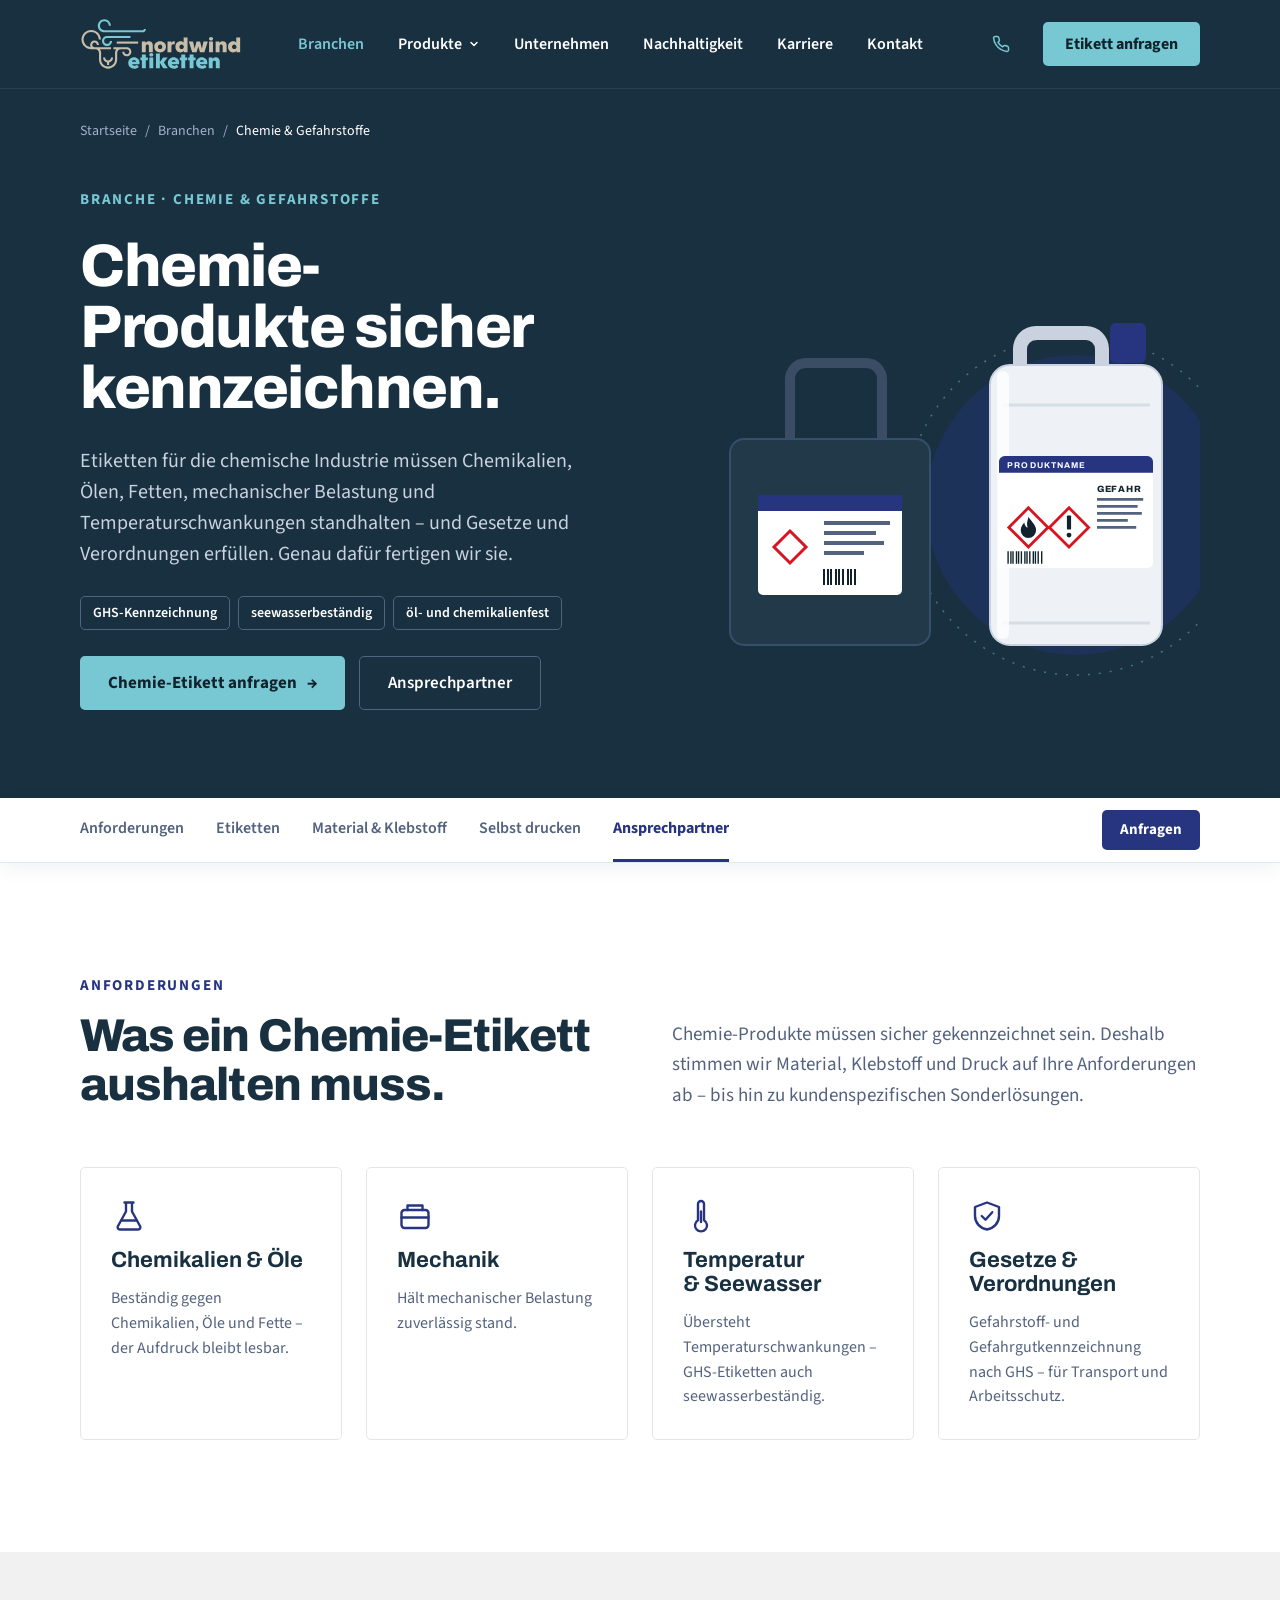
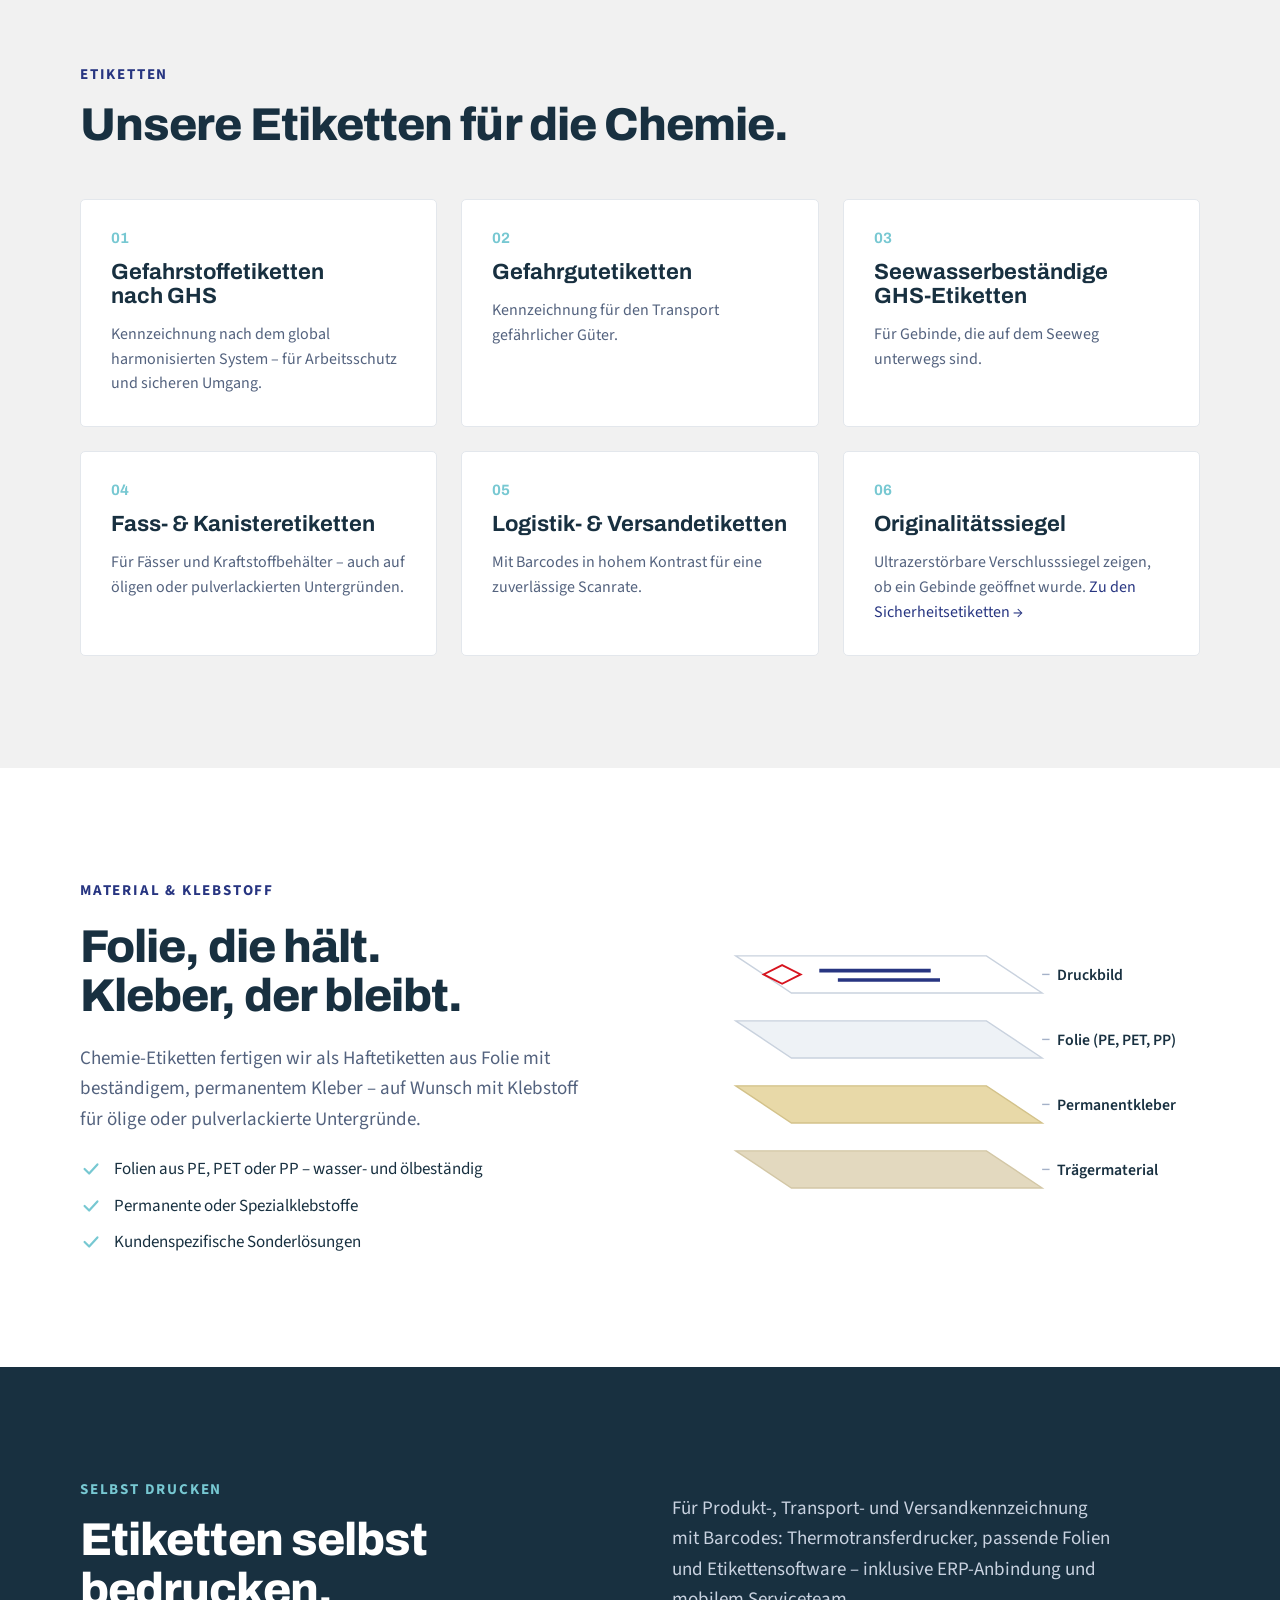
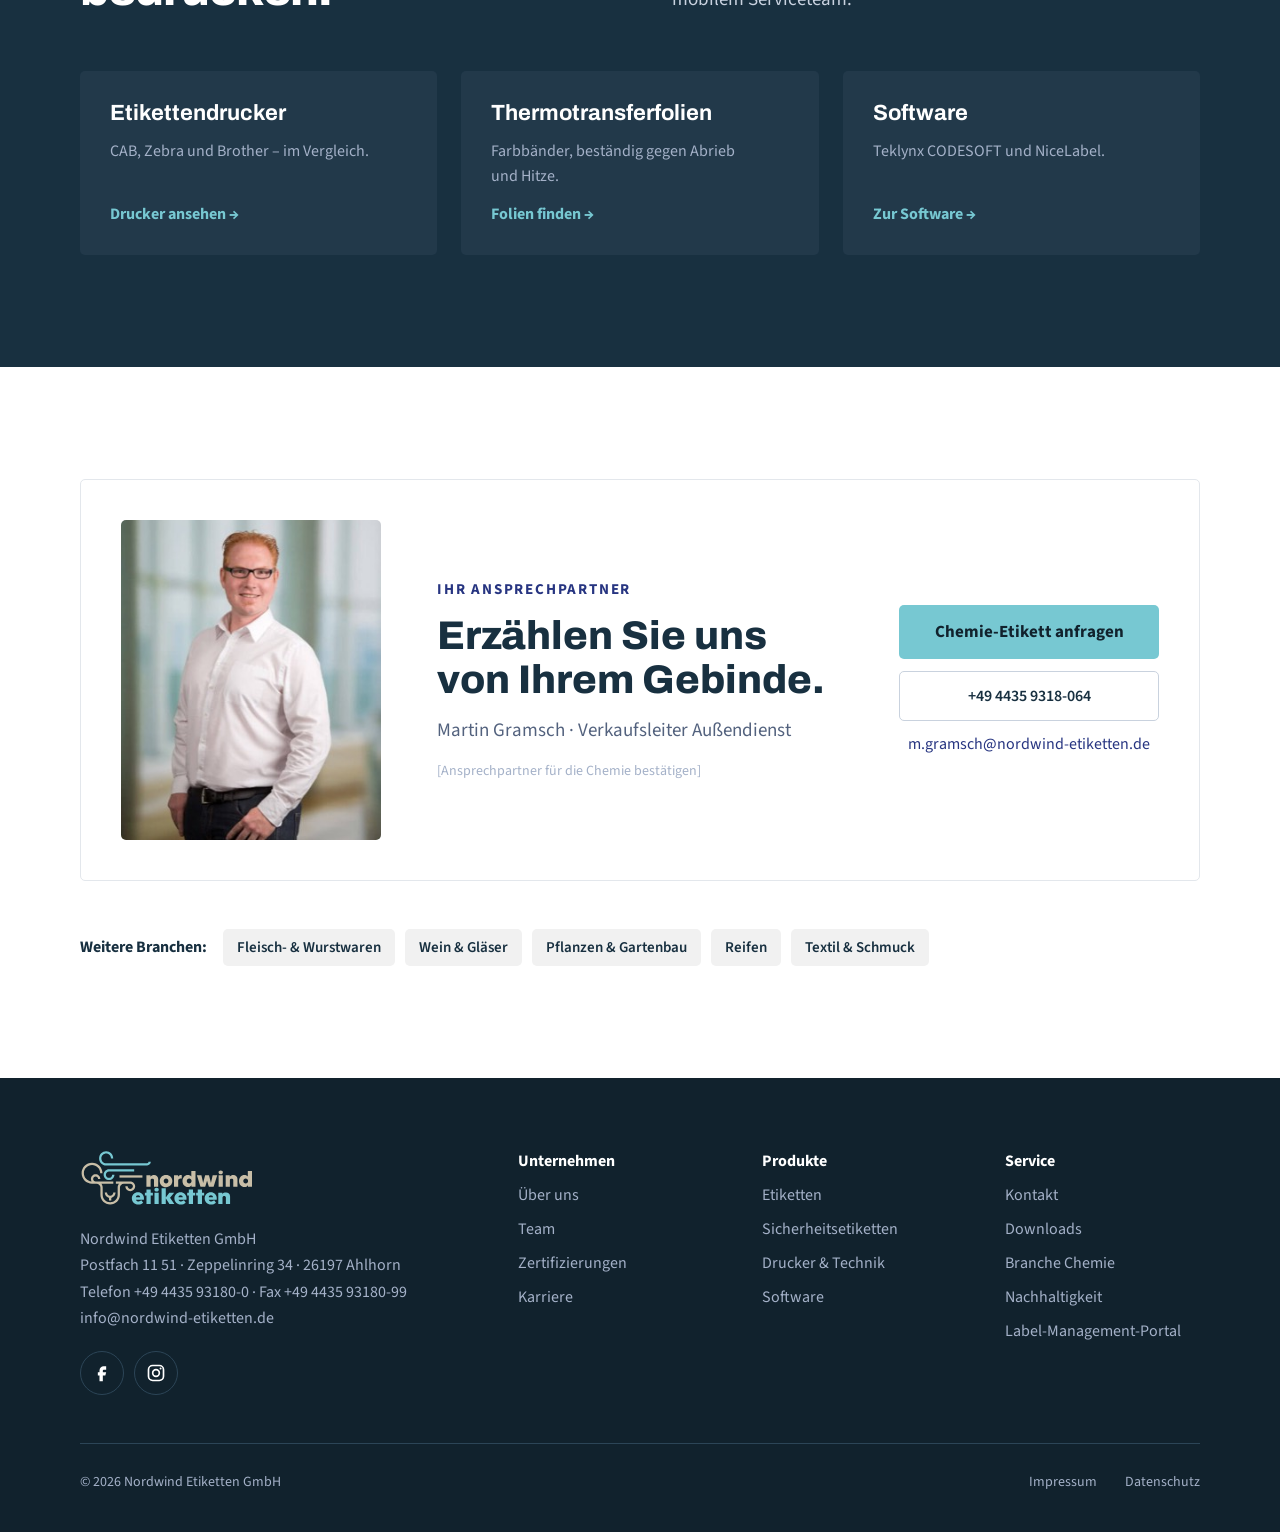
==== commit d31b007c: "Vollständigkeit der Produktseiten, Menü- und Handy-Korrekturen Co-Authored-By: Claude Opus 5 (1M con" ====
--- a/branche-chemie.html
+++ b/branche-chemie.html
@@ -22,11 +22,11 @@
     <nav class="nav" aria-label="Hauptnavigation">
       <a href="index.html#branchen" aria-current="true">Branchen</a>
       <div class="nav-item has-mega">
-        <a class="nav-trigger" href="etiketten.html" aria-haspopup="true" aria-expanded="false">Produkte<svg width="12" height="12" viewBox="0 0 24 24" fill="none" stroke="currentColor" stroke-width="3" stroke-linecap="round" stroke-linejoin="round" aria-hidden="true"><path d="M6 9l6 6 6-6"/></svg></a>
+        <a class="nav-trigger" href="etiketten.html" aria-expanded="false">Produkte<svg width="12" height="12" viewBox="0 0 24 24" fill="none" stroke="currentColor" stroke-width="3" stroke-linecap="round" stroke-linejoin="round" aria-hidden="true"><path d="M6 9l6 6 6-6"/></svg></a>
         <div class="mega">
           <div class="mega-col"><strong>Etiketten</strong><a href="etiketten.html#uebersicht">Etikettenarten &amp; Anwendungen</a><a href="sicherheitsetiketten.html">Sicherheitsetiketten</a><a href="etiketten.html#materialien">Materialien &amp; Klebstoffe</a><a href="etiketten.html#druck">Druck, Farben &amp; Veredelung</a><a href="etiketten.html#aufmachung">Aufmachung, Lager &amp; Repro</a></div>
           <div class="mega-col"><strong>Drucker &amp; Technik</strong><a href="technik.html#drucker">Etikettendrucker im Vergleich</a><a href="technik.html#etikettierung">Etikettier- &amp; Spendeanlagen</a><a href="technik.html#barcodetechnik">Barcodetechnik</a><a href="technik.html#folien">Thermotransferfolien</a></div>
-          <div class="mega-col"><strong>Software &amp; Service</strong><a href="technik.html#software">Software</a><a href="downloads.html">Downloads</a><a href="https://label-management.de" rel="noopener">Label-Management-Portal</a></div>
+          <div class="mega-col"><strong>Software &amp; Service</strong><a href="technik.html#software">Software</a><a href="downloads.html">Downloads</a><a href="http://www.label-management.de/" rel="noopener">Label-Management-Portal</a></div>
         </div>
       </div>
       <a href="ueber-uns.html">Unternehmen</a>
@@ -265,7 +265,7 @@
     <div class="footer-grid">
       <div class="footer-brand">
         <img src="img/logo-nordwind.svg" alt="Nordwind Etiketten">
-        <p>Nordwind Etiketten GmbH<br>Zeppelinring 34 · 26197 Ahlhorn<br>Telefon +49 4435 93180-0 · Fax +49 4435 93180-99<br>info@nordwind-etiketten.de</p>
+        <p>Nordwind Etiketten GmbH<br>Postfach 11 51 · Zeppelinring 34 · 26197 Ahlhorn<br>Telefon +49 4435 93180-0 · Fax +49 4435 93180-99<br>info@nordwind-etiketten.de</p>
         <div class="social">
           <a href="https://www.facebook.com/nordwindetiketten/" target="_blank" rel="noopener" aria-label="Nordwind Etiketten auf Facebook"><svg width="20" height="20" viewBox="0 0 24 24" fill="currentColor" aria-hidden="true"><path d="M14 8h3V4h-3c-2.8 0-5 2.2-5 5v2H7v4h2v7h4v-7h3l1-4h-4V9c0-.6.4-1 1-1z"/></svg></a>
           <a href="https://www.instagram.com/nordwindetiketten/" target="_blank" rel="noopener" aria-label="Nordwind Etiketten auf Instagram"><svg width="20" height="20" viewBox="0 0 24 24" fill="none" stroke="currentColor" stroke-width="2" aria-hidden="true"><rect x="3" y="3" width="18" height="18" rx="5"/><circle cx="12" cy="12" r="4"/><circle cx="17.5" cy="6.5" r="1.2" fill="currentColor" stroke="none"/></svg></a>
@@ -273,7 +273,7 @@
       </div>
       <div class="footer-col"><strong>Unternehmen</strong><a href="ueber-uns.html">Über uns</a><a href="team-kontakt.html#team">Team</a><a href="ueber-uns.html#zertifikate">Zertifizierungen</a><a href="index.html#karriere">Karriere</a></div>
       <div class="footer-col"><strong>Produkte</strong><a href="etiketten.html">Etiketten</a><a href="sicherheitsetiketten.html">Sicherheitsetiketten</a><a href="technik.html">Drucker &amp; Technik</a><a href="technik.html#software">Software</a></div>
-      <div class="footer-col"><strong>Service</strong><a href="team-kontakt.html">Kontakt</a><a href="downloads.html">Downloads</a><a href="branche-chemie.html">Branche Chemie</a><a href="nachhaltigkeit.html">Nachhaltigkeit</a><a href="https://label-management.de" rel="noopener">Label-Management-Portal</a></div>
+      <div class="footer-col"><strong>Service</strong><a href="team-kontakt.html">Kontakt</a><a href="downloads.html">Downloads</a><a href="branche-chemie.html">Branche Chemie</a><a href="nachhaltigkeit.html">Nachhaltigkeit</a><a href="http://www.label-management.de/" rel="noopener">Label-Management-Portal</a></div>
     </div>
     <div class="footer-bottom">
       <span>© <span data-year>2026</span> Nordwind Etiketten GmbH</span>
--- a/styles.css
+++ b/styles.css
@@ -457,9 +457,9 @@
 .nav-item { position: relative; display: flex; align-items: center; height: 88px; }
 .nav .nav-trigger { display: inline-flex; align-items: center; gap: 6px; }
 .nav-trigger svg { transition: transform .2s; }
-.mega { position: absolute; top: 100%; left: 50%; z-index: 60; display: grid; grid-template-columns: repeat(3, minmax(210px, auto)); gap: 32px; padding: 28px 32px; border-radius: 5px; background: #fff; box-shadow: 0 24px 48px rgba(17, 34, 45, .2); opacity: 0; visibility: hidden; transform: translate(-50%, 8px); transition: opacity .2s, transform .2s, visibility .2s; }
-.has-mega:hover .mega, .has-mega:focus-within .mega, .has-mega.is-open .mega { opacity: 1; visibility: visible; transform: translate(-50%, 0); }
-.has-mega:hover .nav-trigger svg, .has-mega.is-open .nav-trigger svg { transform: rotate(180deg); }
+.mega { position: absolute; top: 100%; left: -32px; z-index: 60; max-width: calc(100vw - 32px); display: grid; grid-template-columns: repeat(3, minmax(210px, auto)); gap: 32px; padding: 28px 32px; border-radius: 5px; background: #fff; box-shadow: 0 24px 48px rgba(17, 34, 45, .2); opacity: 0; visibility: hidden; transform: translateY(8px); transition: opacity .2s, transform .2s, visibility .2s; }
+.has-mega.is-open .mega { opacity: 1; visibility: visible; transform: translateY(0); }
+.has-mega.is-open .nav-trigger svg { transform: rotate(180deg); }
 .mega-col { display: flex; flex-direction: column; gap: 2px; }
 .mega-col strong { margin-bottom: 8px; font-size: 13px; font-weight: 700; letter-spacing: .1em; text-transform: uppercase; color: var(--slate); }
 .nav .mega a { padding: 7px 0; color: var(--petrol); font-size: 16px; font-weight: 600; white-space: nowrap; }
@@ -470,6 +470,12 @@
 .mnav-group summary::after { content: "+"; color: var(--teal); font-size: 24px; line-height: 1; }
 .mnav-group[open] summary::after { content: "–"; }
 .mnav-sub { display: flex; flex-direction: column; padding: 0 0 10px 14px; }
+.mobile-nav { max-height: calc(100dvh - 68px); overflow-y: auto; }
+.menu-open .mobile-cta { display: none !important; }
+@media (max-width: 1280px) and (min-width: 1101px) {
+  .phone-text { display: none; }
+  .phone { width: 44px; justify-content: center; }
+}
 .mobile-nav .mnav-sub a:not(.btn) { min-height: 44px; border-bottom: 0; color: #c9d2e0; font-size: 16px; }
 
 /* Kontaktleiste auf dem Handy */
@@ -478,5 +484,5 @@
   .mobile-cta { position: fixed; left: 0; right: 0; bottom: 0; z-index: 70; display: grid; grid-template-columns: repeat(2, minmax(0, 1fr)); gap: 8px; padding: 8px 12px calc(8px + env(safe-area-inset-bottom)); background: rgba(17, 34, 45, .96); border-top: 1px solid rgba(255, 255, 255, .08); }
   .mobile-cta a { display: flex; align-items: center; justify-content: center; gap: 8px; min-height: 48px; border: 1px solid #53627e; border-radius: 5px; color: #fff; font-size: 16px; font-weight: 700; }
   .mobile-cta a.is-primary { background: var(--teal); border-color: var(--teal); color: var(--deep); }
-  body { padding-bottom: 72px; }
-}
+  body { padding-bottom: calc(72px + env(safe-area-inset-bottom)); }
+}
--- a/pages.css
+++ b/pages.css
@@ -351,7 +351,10 @@
 .catalog-card details[open] summary::after, .acc[open] summary::after { content: "–"; }
 .catalog-card ul, .acc ul, .tile ul { display: flex; flex-direction: column; gap: 6px; margin: 8px 0 0; padding-left: 18px; font-size: 15px; line-height: 1.5; color: var(--slate); }
 .tile--dark ul { color: var(--mist); }
-.card-link { font-weight: 700; }
+.card-link { display: inline-block; margin-top: 10px; font-weight: 700; }
+.acc-body .acc-sub { margin: 16px 0 0; font-family: var(--font-body); font-size: 15px; font-weight: 700; color: var(--petrol); }
+.only-mobile { display: none; }
+@media (max-width: 760px) { .only-mobile { display: inline; } }
 
 /* Akkordeons */
 .acc-grid { display: grid; grid-template-columns: repeat(2, minmax(0, 1fr)); gap: 12px; align-items: start; }
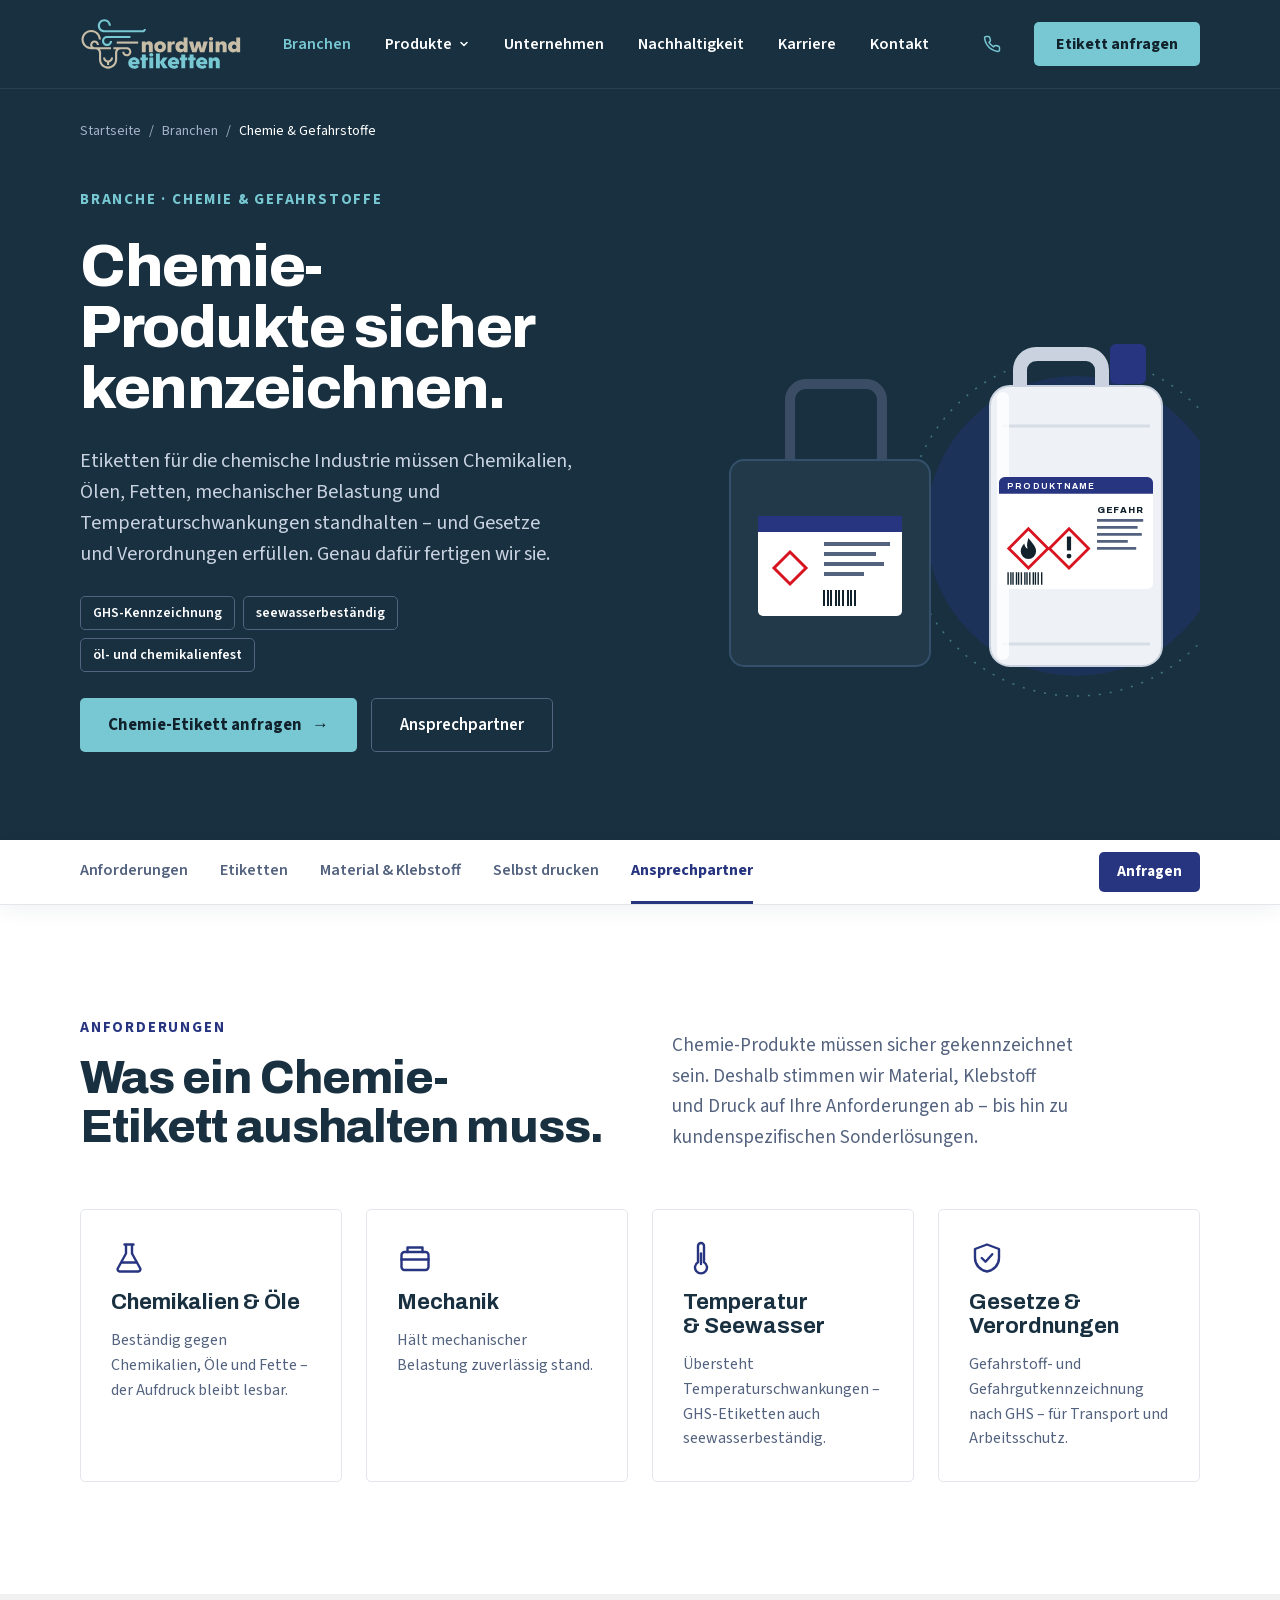
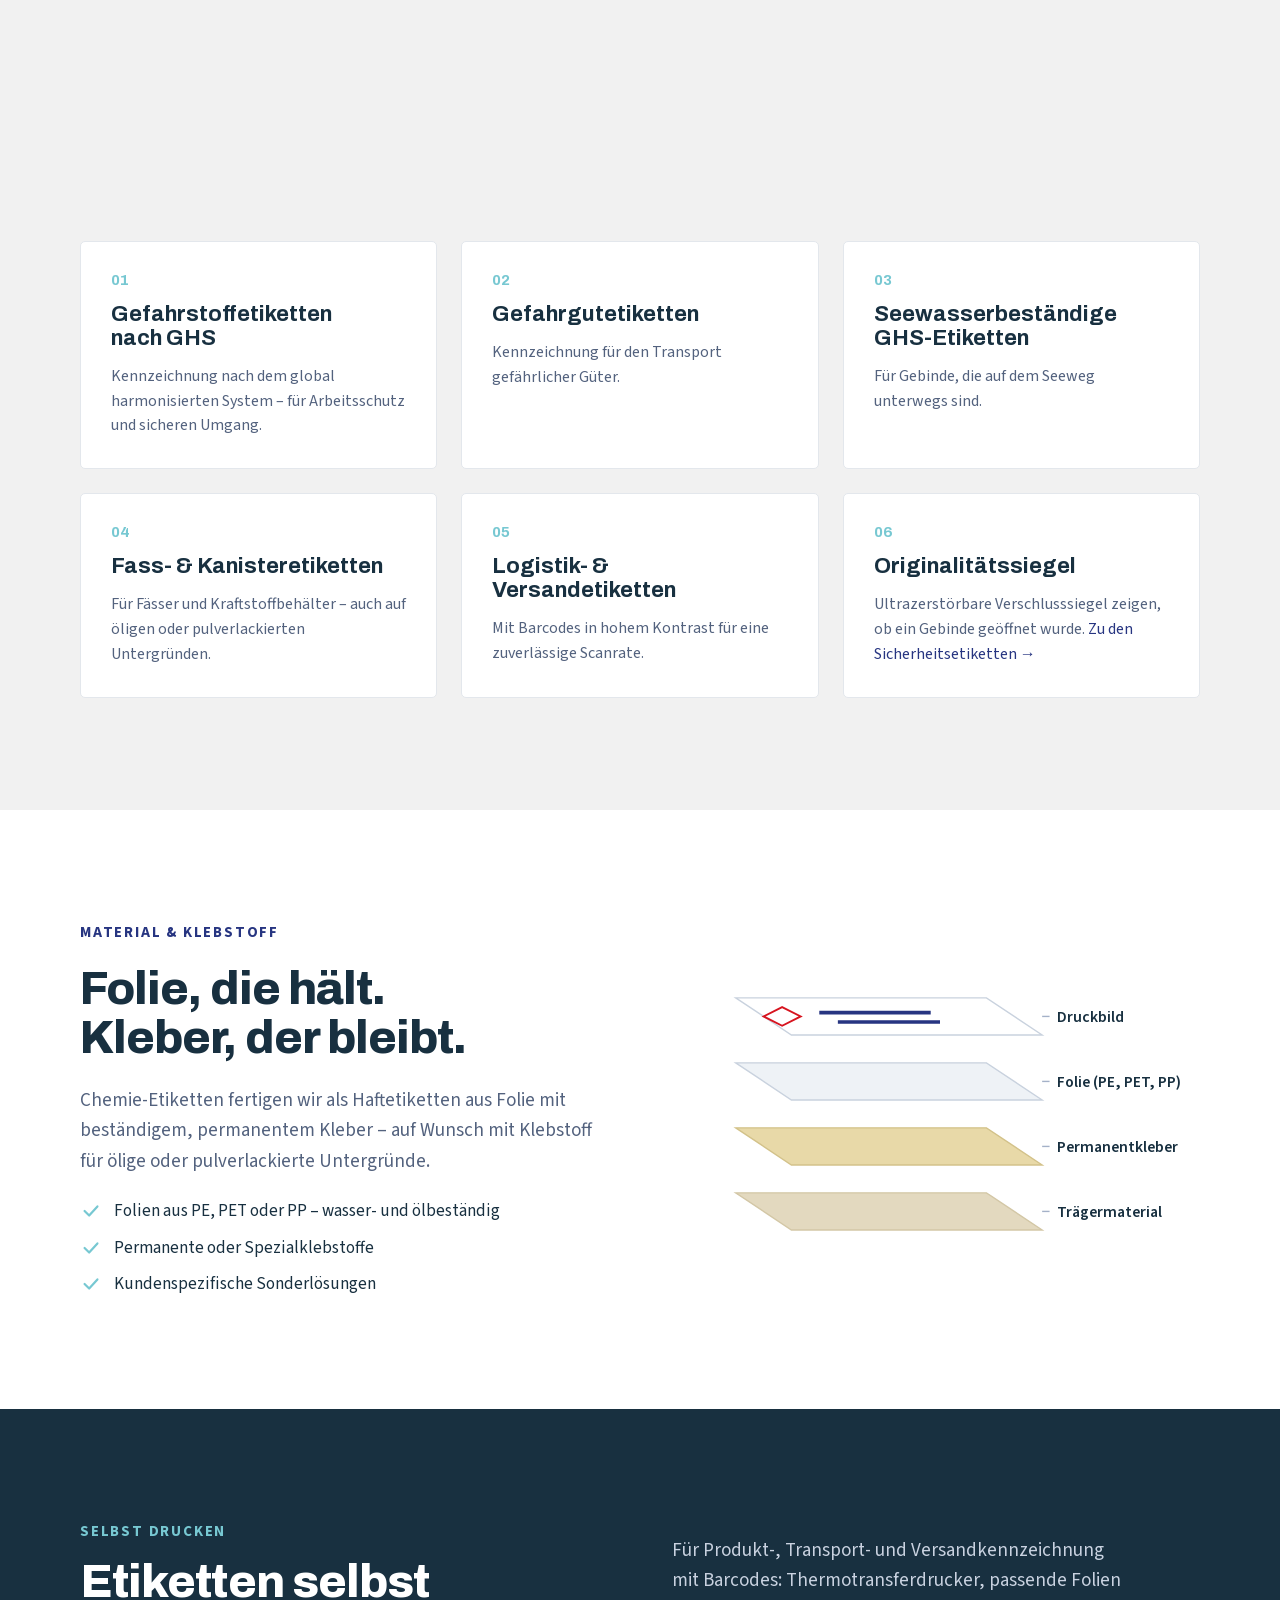
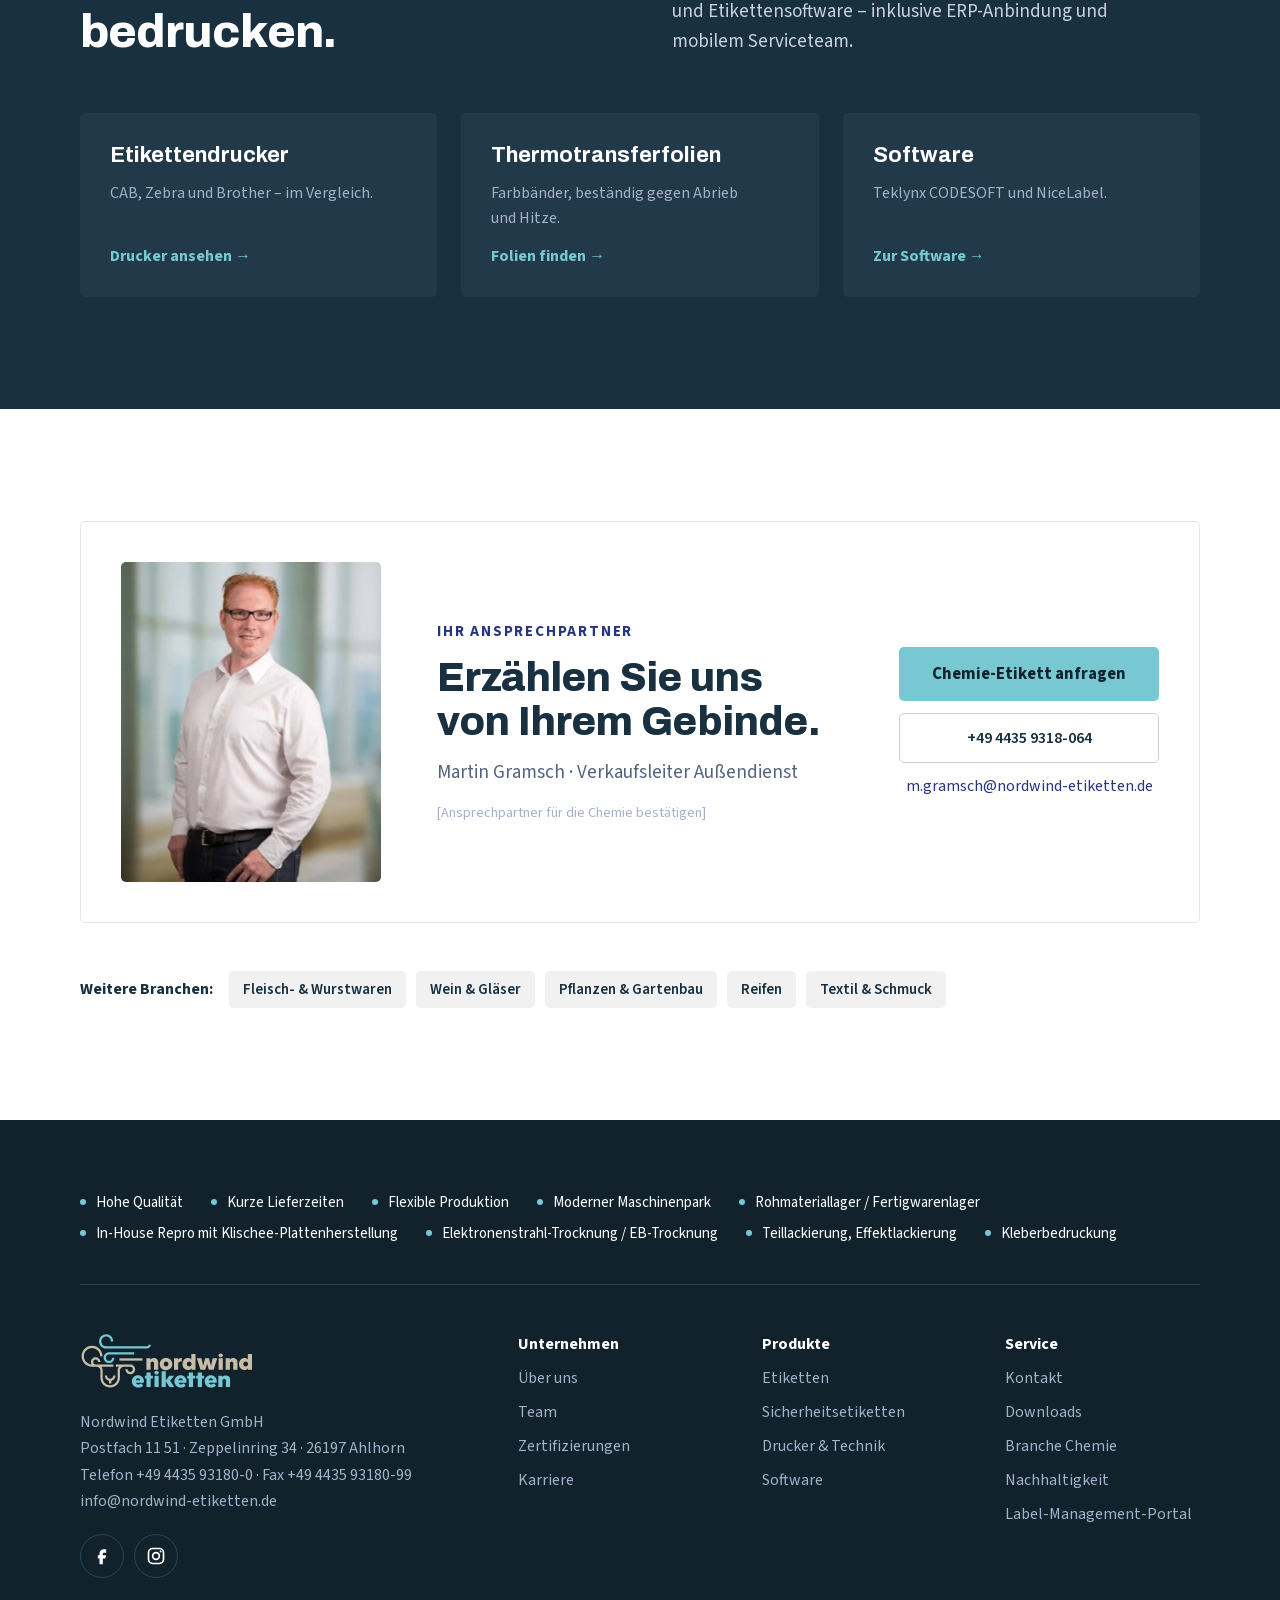
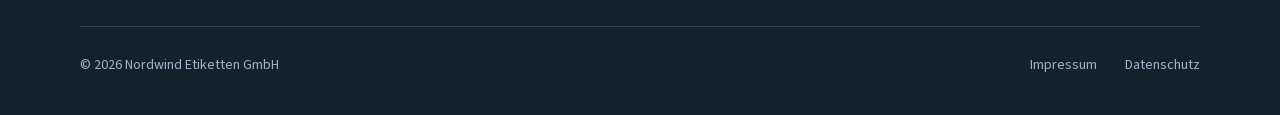
==== commit 1a633aa5: "Schriften lokal eingebunden, Stärken-Liste im Footer Co-Authored-By: Claude Opus 5 (1M context) <nor" ====
--- a/branche-chemie.html
+++ b/branche-chemie.html
@@ -7,9 +7,6 @@
   <title>Chemie &amp; Gefahrstoffe – Nordwind Etiketten</title>
   <meta name="description" content="Etiketten für die chemische Industrie: beständig gegen Chemikalien, Öle, Fette, Mechanik und Temperaturschwankungen – GHS- und Gefahrgutkennzeichnung von Nordwind Etiketten.">
   <link rel="icon" href="img/logo-nordwind.svg">
-  <link rel="preconnect" href="https://fonts.googleapis.com">
-  <link rel="preconnect" href="https://fonts.gstatic.com" crossorigin>
-  <link rel="stylesheet" href="https://fonts.googleapis.com/css2?family=Archivo:wght@500;600;700;800&family=Source+Sans+3:wght@400;600;700&display=swap">
   <link rel="stylesheet" href="styles.css">
   <link rel="stylesheet" href="pages.css">
   <script>document.documentElement.classList.add('js');setTimeout(function(){if(!window.__nwReady){document.documentElement.classList.remove('js');}},3000);</script>
@@ -262,6 +259,17 @@
 
 <footer class="site-footer">
   <div class="wrap">
+    <ul class="footer-usp" aria-label="Unsere Stärken">
+      <li>Hohe Qualität</li>
+      <li>Kurze Lieferzeiten</li>
+      <li>Flexible Produktion</li>
+      <li>Moderner Maschinenpark</li>
+      <li>Rohmateriallager / Fertigwarenlager</li>
+      <li>In-House Repro mit Klischee-Plattenherstellung</li>
+      <li>Elektronenstrahl-Trocknung / EB-Trocknung</li>
+      <li>Teillackierung, Effektlackierung</li>
+      <li>Kleberbedruckung</li>
+    </ul>
     <div class="footer-grid">
       <div class="footer-brand">
         <img src="img/logo-nordwind.svg" alt="Nordwind Etiketten">
@@ -277,7 +285,7 @@
     </div>
     <div class="footer-bottom">
       <span>© <span data-year>2026</span> Nordwind Etiketten GmbH</span>
-      <nav aria-label="Rechtliches"><a href="#">Impressum</a><a href="#">Datenschutz</a></nav>
+      <nav aria-label="Rechtliches"><a href="impressum.html">Impressum</a><a href="datenschutz.html">Datenschutz</a></nav>
     </div>
   </div>
 </footer>
--- a/styles.css
+++ b/styles.css
@@ -1,3 +1,9 @@
+/* Schriften lokal eingebunden (keine Verbindung zu Google) */
+@font-face { font-family: "Archivo"; font-style: normal; font-weight: 500 800; font-display: swap; src: url("fonts/archivo-latin-ext.woff2") format("woff2"); unicode-range: U+0100-02BA, U+02BD-02C5, U+02C7-02CC, U+02CE-02D7, U+02DD-02FF, U+0304, U+0308, U+0329, U+1D00-1DBF, U+1E00-1E9F, U+1EF2-1EFF, U+2020, U+20A0-20AB, U+20AD-20C0, U+2113, U+2C60-2C7F, U+A720-A7FF; }
+@font-face { font-family: "Archivo"; font-style: normal; font-weight: 500 800; font-display: swap; src: url("fonts/archivo-latin.woff2") format("woff2"); unicode-range: U+0000-00FF, U+0131, U+0152-0153, U+02BB-02BC, U+02C6, U+02DA, U+02DC, U+0304, U+0308, U+0329, U+2000-206F, U+20AC, U+2122, U+2191, U+2193, U+2212, U+2215, U+FEFF, U+FFFD; }
+@font-face { font-family: "Source Sans 3"; font-style: normal; font-weight: 400 700; font-display: swap; src: url("fonts/source-sans-3-latin-ext.woff2") format("woff2"); unicode-range: U+0100-02BA, U+02BD-02C5, U+02C7-02CC, U+02CE-02D7, U+02DD-02FF, U+0304, U+0308, U+0329, U+1D00-1DBF, U+1E00-1E9F, U+1EF2-1EFF, U+2020, U+20A0-20AB, U+20AD-20C0, U+2113, U+2C60-2C7F, U+A720-A7FF; }
+@font-face { font-family: "Source Sans 3"; font-style: normal; font-weight: 400 700; font-display: swap; src: url("fonts/source-sans-3-latin.woff2") format("woff2"); unicode-range: U+0000-00FF, U+0131, U+0152-0153, U+02BB-02BC, U+02C6, U+02DA, U+02DC, U+0304, U+0308, U+0329, U+2000-206F, U+20AC, U+2122, U+2191, U+2193, U+2212, U+2215, U+FEFF, U+FFFD; }
+
 /* Nordwind Etiketten – Startseite */
 
 :root {
@@ -486,3 +492,11 @@
   .mobile-cta a.is-primary { background: var(--teal); border-color: var(--teal); color: var(--deep); }
   body { padding-bottom: calc(72px + env(safe-area-inset-bottom)); }
 }
+
+/* Stärken-Leiste im Footer */
+.footer-usp { display: flex; flex-wrap: wrap; gap: 10px 28px; margin: 0 0 48px; padding: 0 0 40px; list-style: none; border-bottom: 1px solid #2c4557; }
+.footer-usp li { display: flex; align-items: center; gap: 10px; font-size: 15px; line-height: 1.4; color: #fff; }
+.footer-usp li::before { content: ""; width: 6px; height: 6px; border-radius: 3px; background: var(--teal); flex-shrink: 0; }
+@media (max-width: 760px) {
+  .footer-usp { display: grid; grid-template-columns: minmax(0, 1fr); gap: 10px; margin-bottom: 36px; padding-bottom: 32px; }
+}
--- a/pages.css
+++ b/pages.css
@@ -399,3 +399,32 @@
   .acc summary { font-size: 17px; padding: 12px 16px; }
   .acc-body { padding: 0 16px 16px; }
 }
+
+/* Impressum & Datenschutz */
+.legal { max-width: 860px; }
+.legal h2 { margin: 56px 0 0; font-size: 26px; line-height: 1.2; font-weight: 700; color: var(--petrol); scroll-margin-top: 108px; }
+.legal > p, .legal-facts p { margin-top: 14px; font-size: 16px; line-height: 1.65; color: var(--slate); }
+.legal a { color: var(--royal); text-decoration: underline; text-underline-offset: 2px; }
+.legal .legal-sub { font-weight: 600; color: var(--petrol); }
+.legal-address { padding: 20px 24px; border-left: 3px solid var(--teal); background: var(--sand-bg); border-radius: 0 5px 5px 0; }
+.legal-list { display: flex; flex-direction: column; gap: 6px; margin: 12px 0 0; padding-left: 24px; font-size: 16px; line-height: 1.55; color: var(--slate); }
+.legal-note { margin-top: 56px !important; padding-top: 24px; border-top: 1px solid var(--line); font-size: 14px !important; }
+.legal-facts { display: grid; grid-template-columns: repeat(2, minmax(0, 1fr)); gap: 12px; }
+.legal-facts > div { padding: 24px 28px; border: 1px solid var(--line); border-radius: 5px; background: #fff; }
+.legal-facts h2 { margin: 0; font-family: var(--font-body); font-size: 13px; font-weight: 700; letter-spacing: .08em; text-transform: uppercase; color: var(--slate); }
+.legal-facts p { margin-top: 8px; color: var(--petrol); }
+.legal-facts + h2 { margin-top: 64px; }
+.legal-toc { margin-bottom: 40px; padding: 24px 28px; border: 1px solid var(--line); border-radius: 5px; background: var(--paper); }
+.legal-toc strong { font-family: var(--font-display); font-size: 17px; color: var(--petrol); }
+.legal-toc ol { columns: 2; column-gap: 40px; margin: 12px 0 0; padding-left: 22px; font-size: 15px; line-height: 1.5; color: var(--slate); }
+.legal-toc li { break-inside: avoid; padding-block: 3px; }
+.legal-toc a { color: var(--petrol); text-decoration: none; }
+.legal-toc a:hover { color: var(--royal); text-decoration: underline; }
+.legal-acc { display: flex; flex-direction: column; gap: 8px; margin-top: 20px; }
+.legal-acc .acc summary { font-size: 17px; min-height: 56px; }
+@media (max-width: 760px) {
+  .legal > h2 { margin-top: 44px; font-size: 22px; }
+  .legal-facts { grid-template-columns: minmax(0, 1fr); }
+  .legal-toc ol { columns: 1; }
+  .legal-address { padding: 16px 18px; }
+}
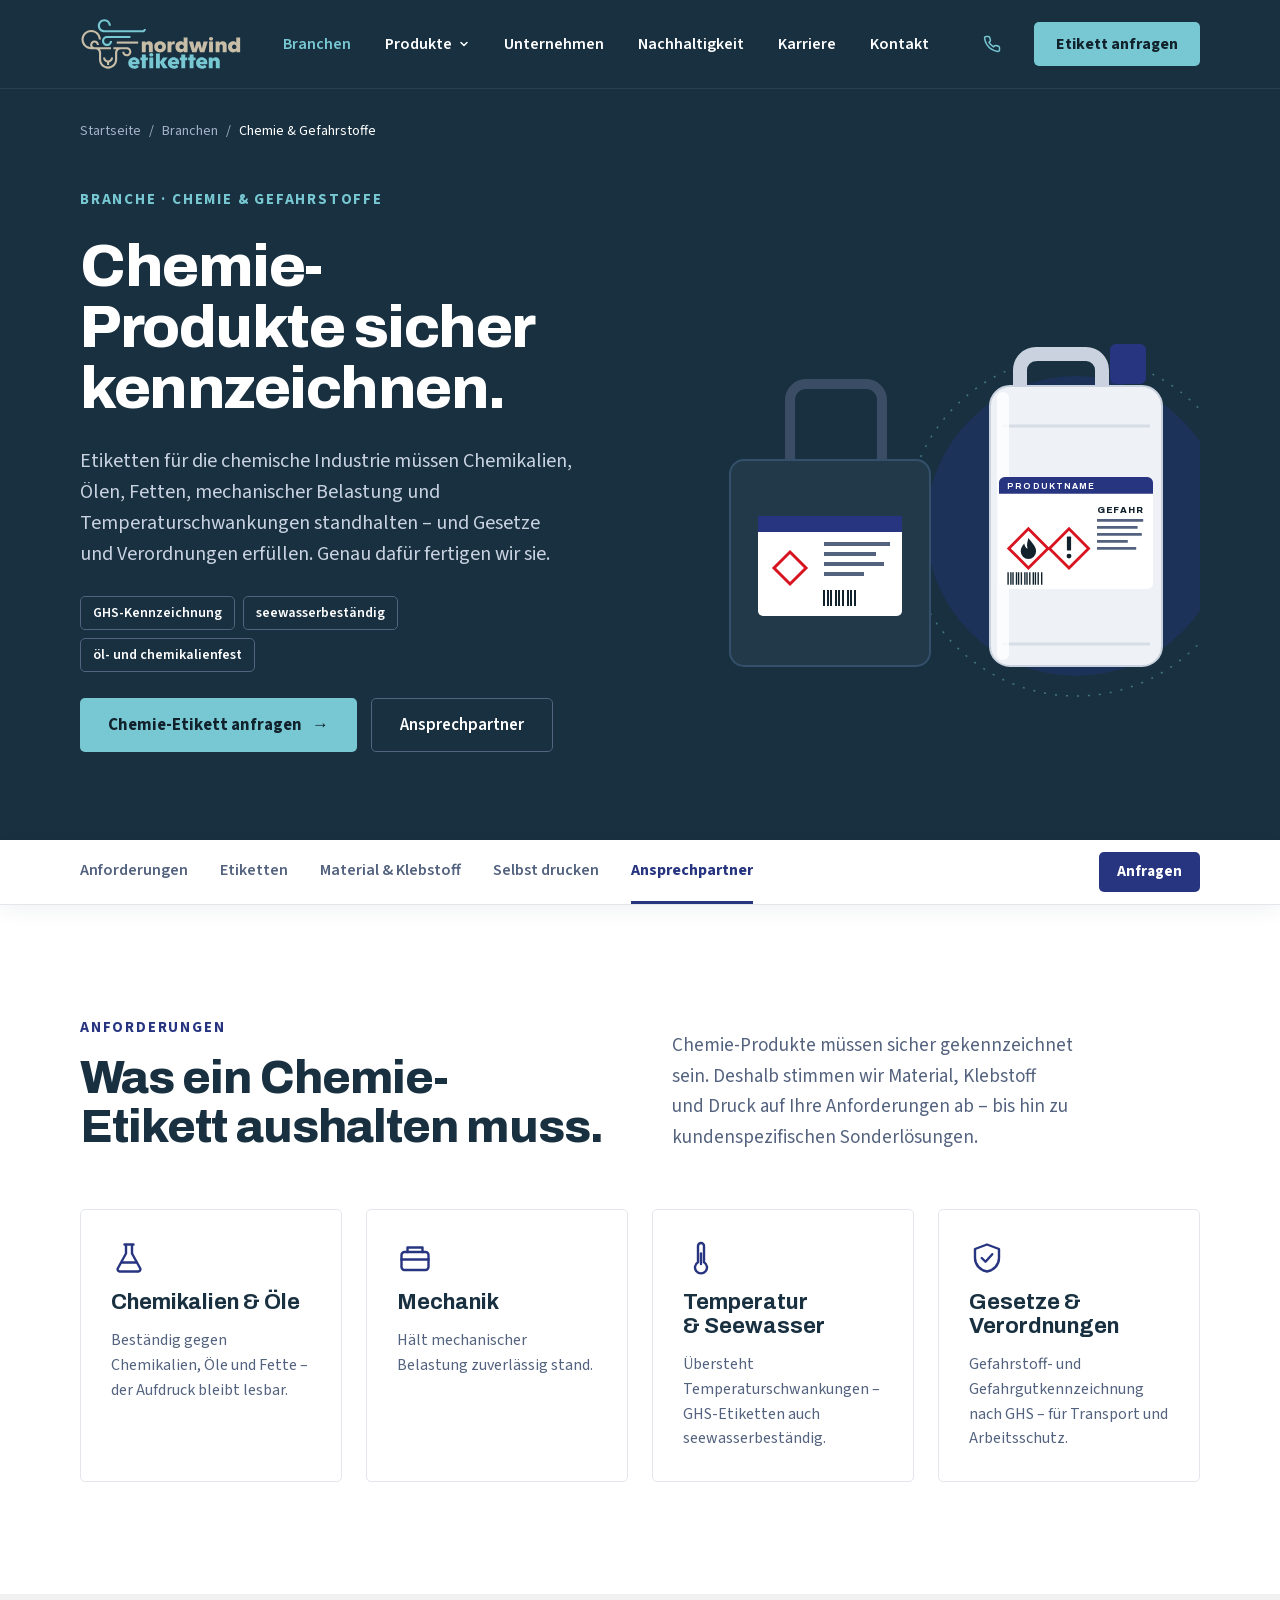
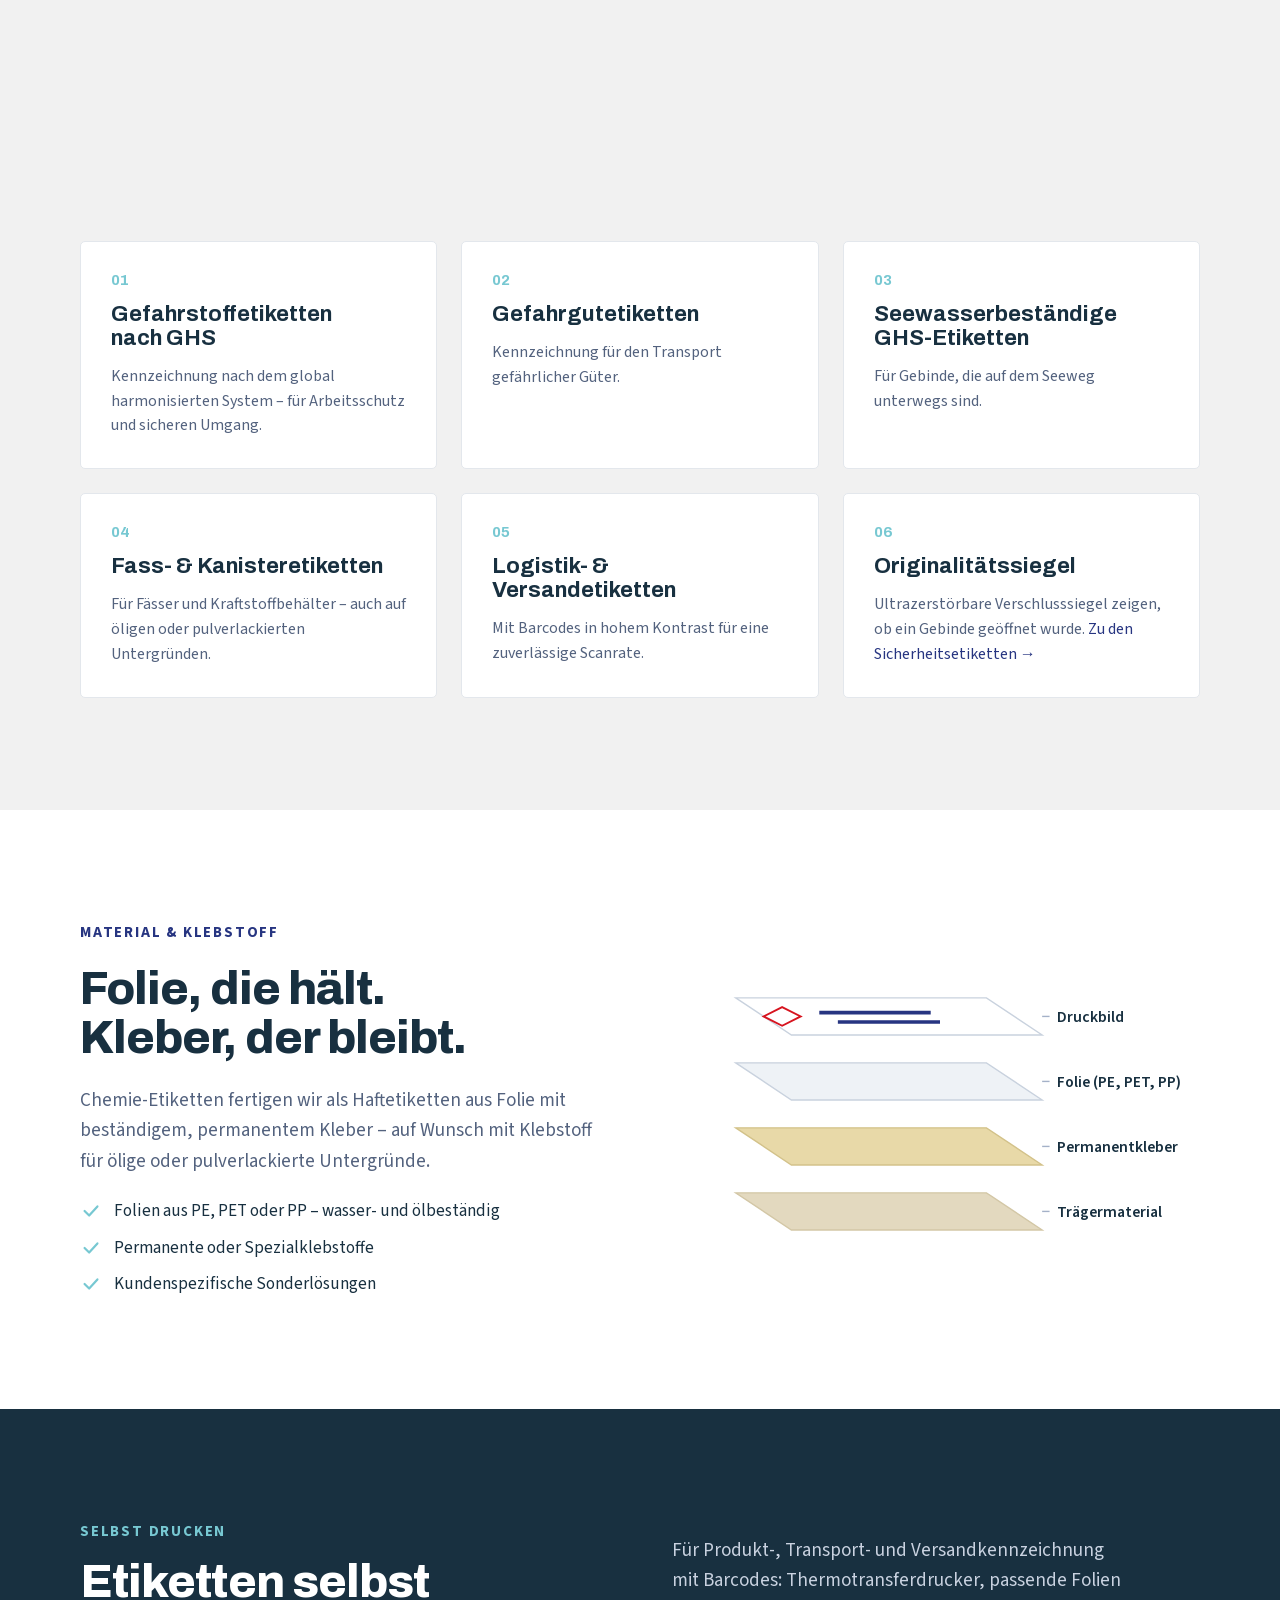
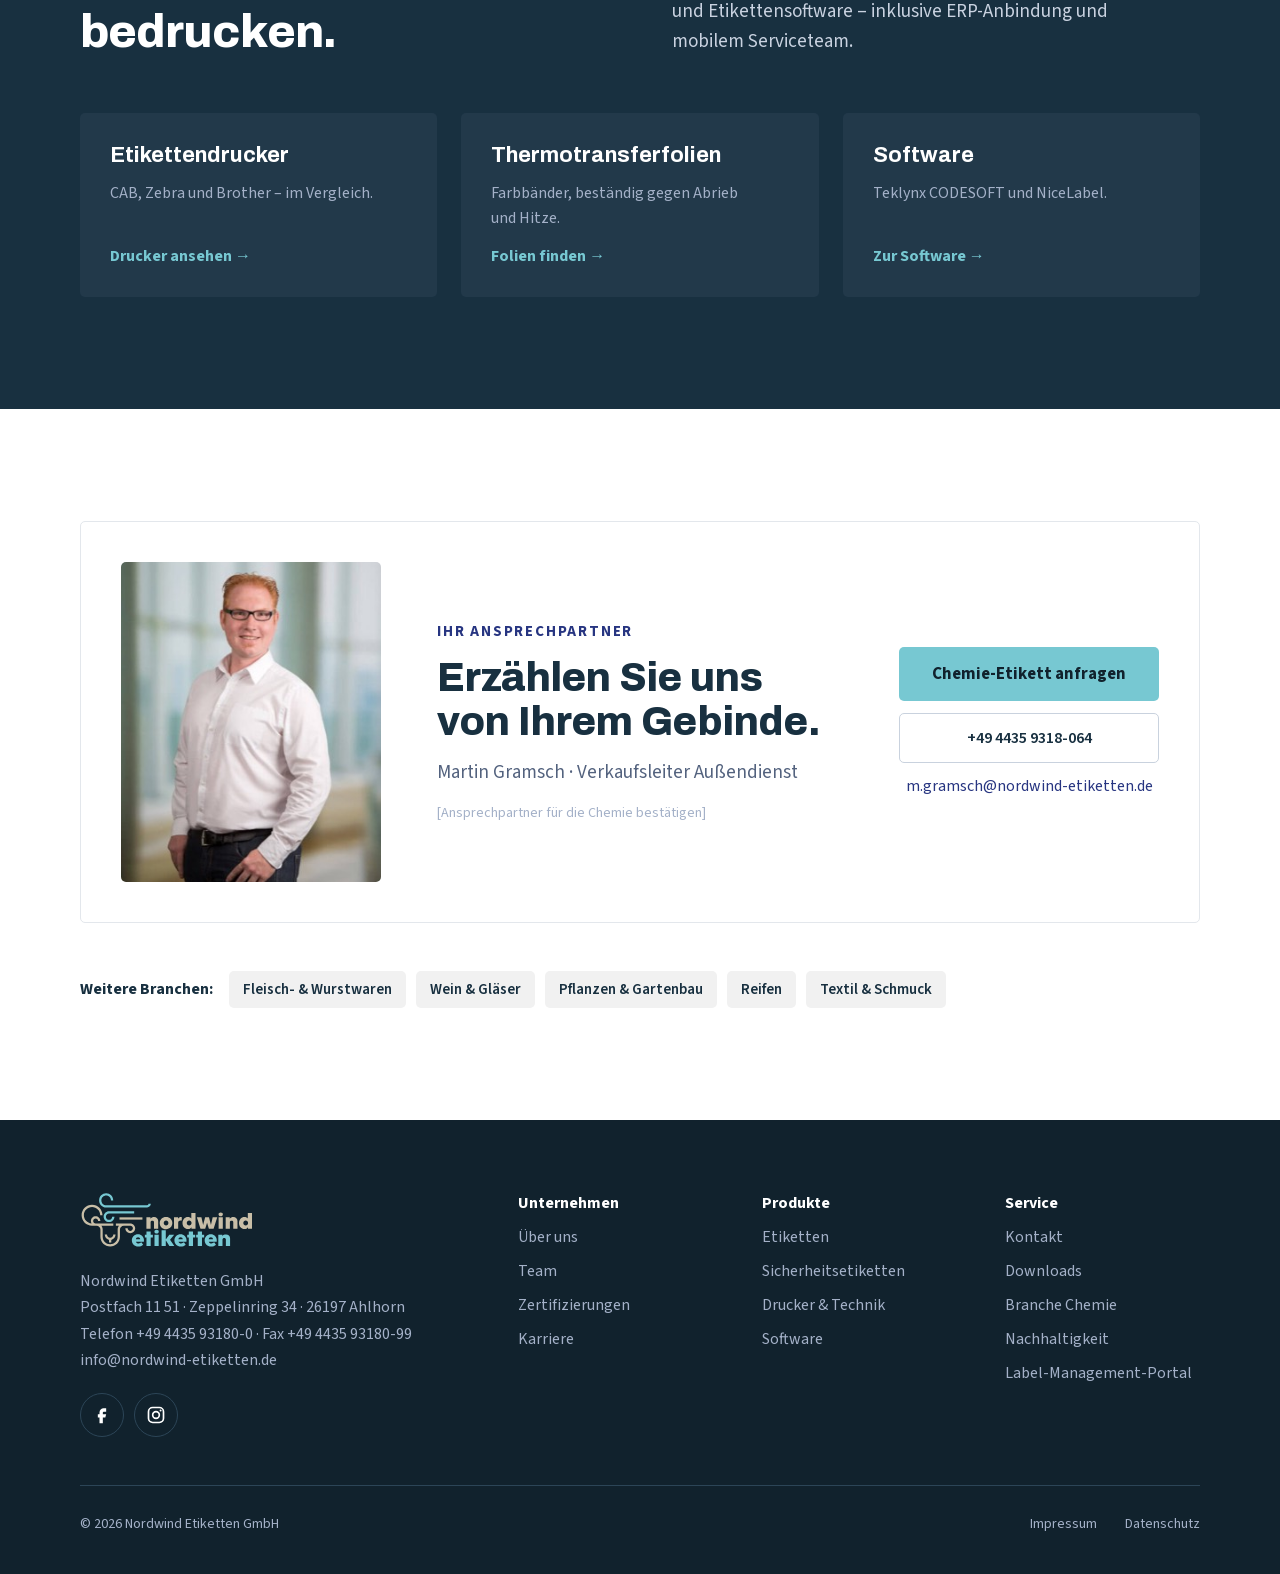
==== commit 637b21a1: "Stärken-Liste im Footer wieder entfernt Co-Authored-By: Claude Opus 5 (1M context) <noreply@anthropi" ====
--- a/branche-chemie.html
+++ b/branche-chemie.html
@@ -259,17 +259,6 @@
 
 <footer class="site-footer">
   <div class="wrap">
-    <ul class="footer-usp" aria-label="Unsere Stärken">
-      <li>Hohe Qualität</li>
-      <li>Kurze Lieferzeiten</li>
-      <li>Flexible Produktion</li>
-      <li>Moderner Maschinenpark</li>
-      <li>Rohmateriallager / Fertigwarenlager</li>
-      <li>In-House Repro mit Klischee-Plattenherstellung</li>
-      <li>Elektronenstrahl-Trocknung / EB-Trocknung</li>
-      <li>Teillackierung, Effektlackierung</li>
-      <li>Kleberbedruckung</li>
-    </ul>
     <div class="footer-grid">
       <div class="footer-brand">
         <img src="img/logo-nordwind.svg" alt="Nordwind Etiketten">
--- a/styles.css
+++ b/styles.css
@@ -493,10 +493,3 @@
   body { padding-bottom: calc(72px + env(safe-area-inset-bottom)); }
 }
 
-/* Stärken-Leiste im Footer */
-.footer-usp { display: flex; flex-wrap: wrap; gap: 10px 28px; margin: 0 0 48px; padding: 0 0 40px; list-style: none; border-bottom: 1px solid #2c4557; }
-.footer-usp li { display: flex; align-items: center; gap: 10px; font-size: 15px; line-height: 1.4; color: #fff; }
-.footer-usp li::before { content: ""; width: 6px; height: 6px; border-radius: 3px; background: var(--teal); flex-shrink: 0; }
-@media (max-width: 760px) {
-  .footer-usp { display: grid; grid-template-columns: minmax(0, 1fr); gap: 10px; margin-bottom: 36px; padding-bottom: 32px; }
-}
